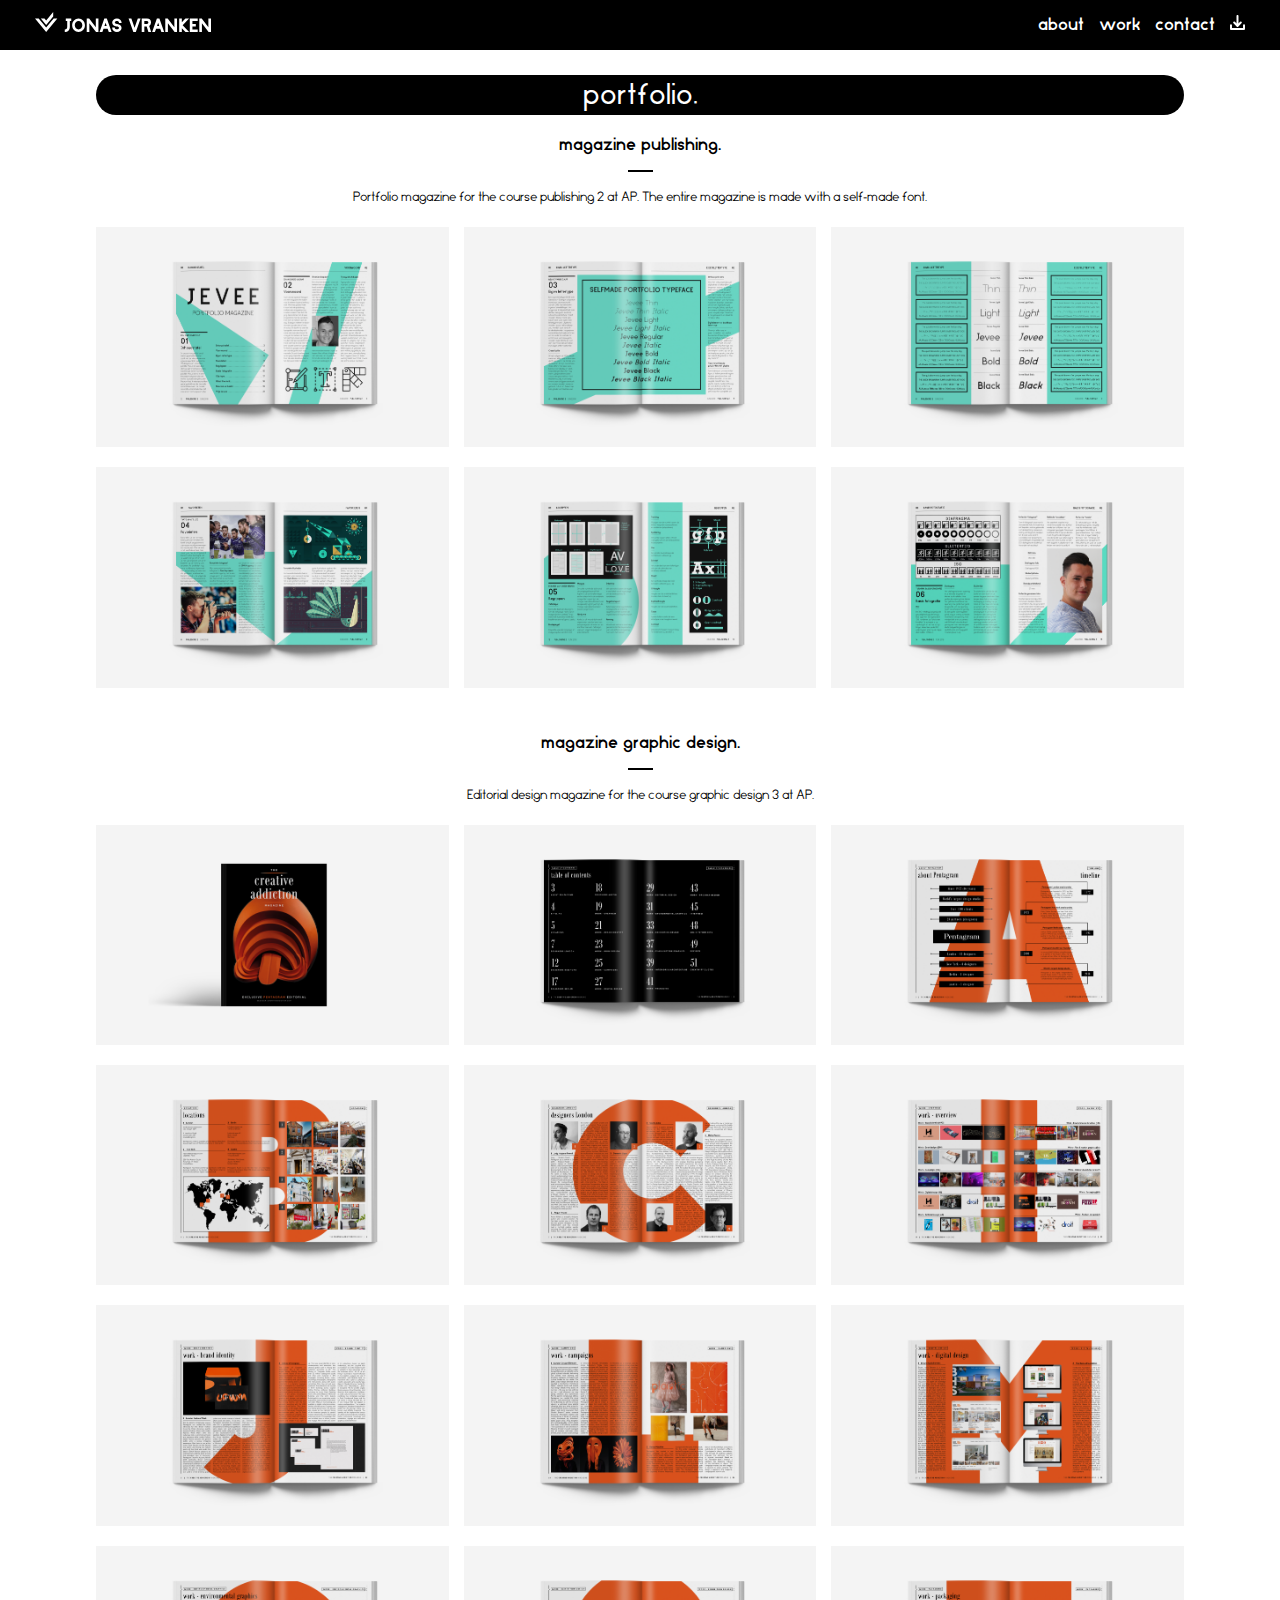
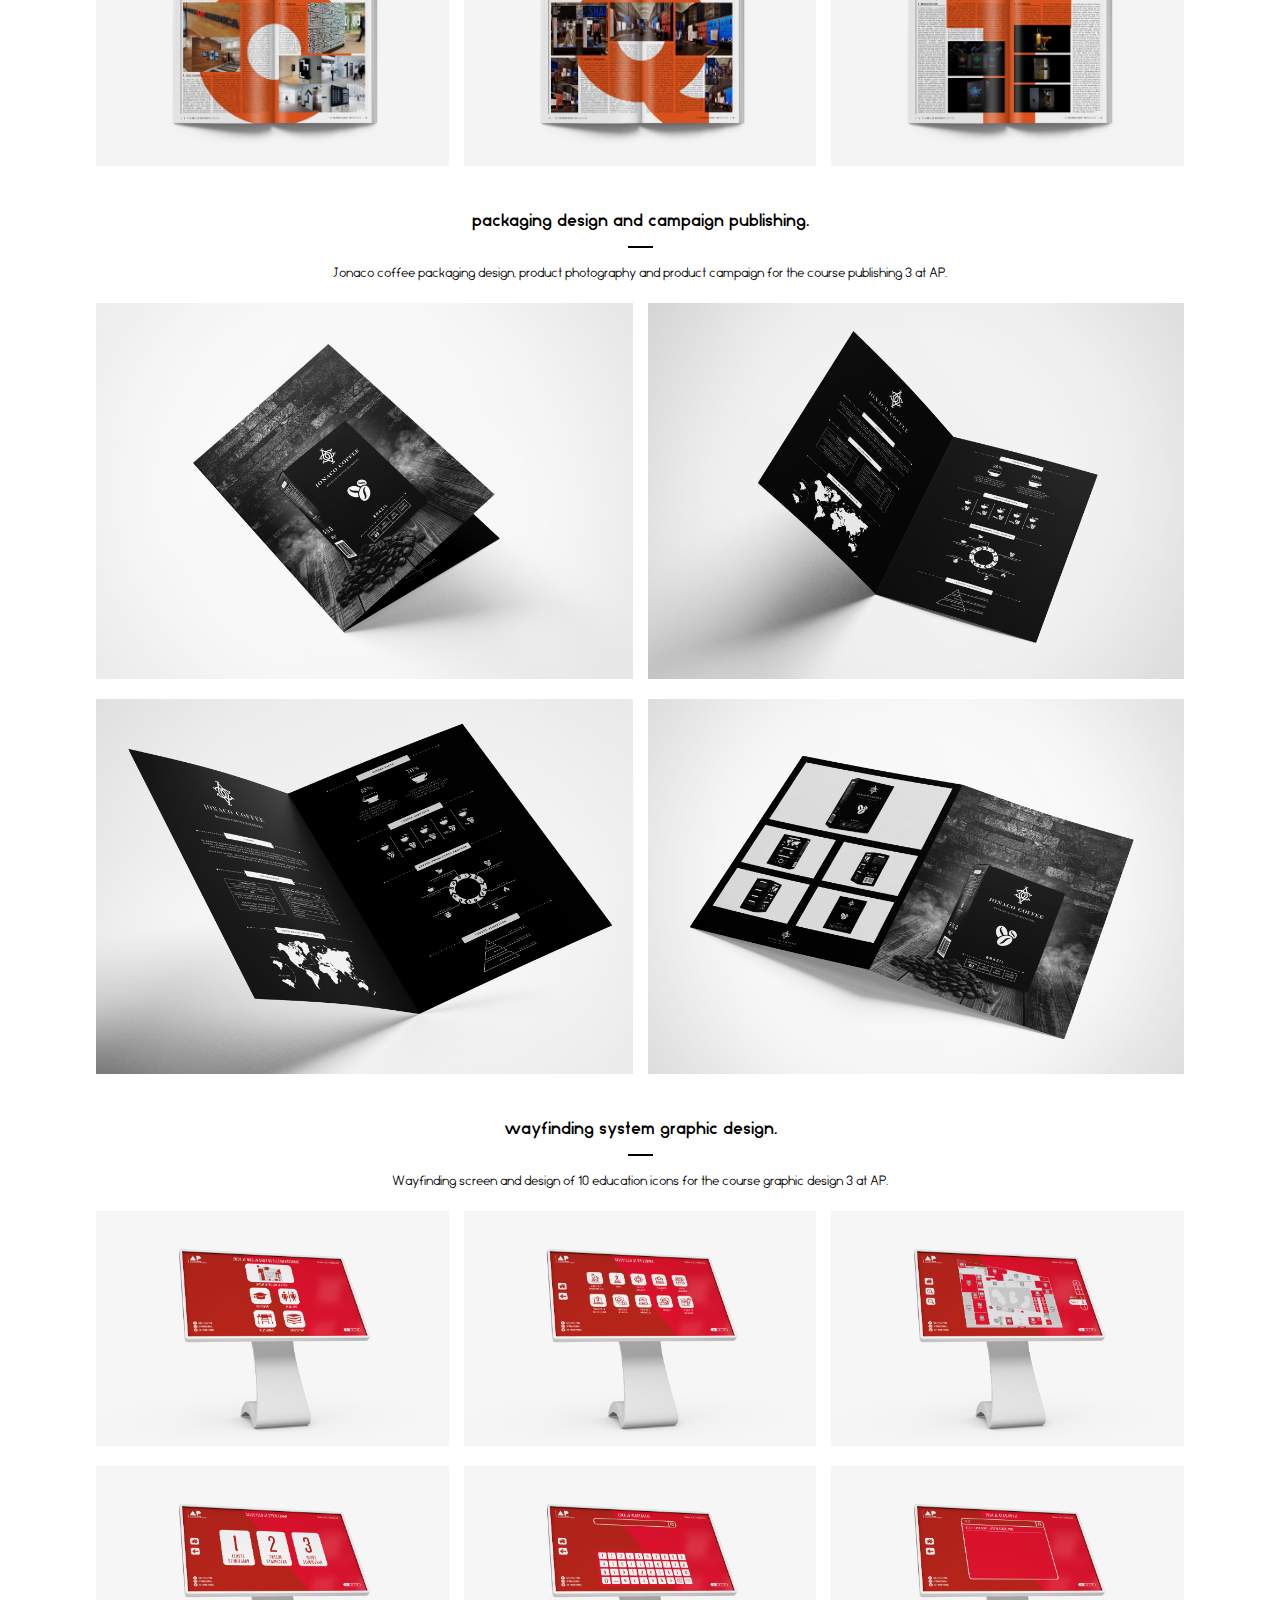
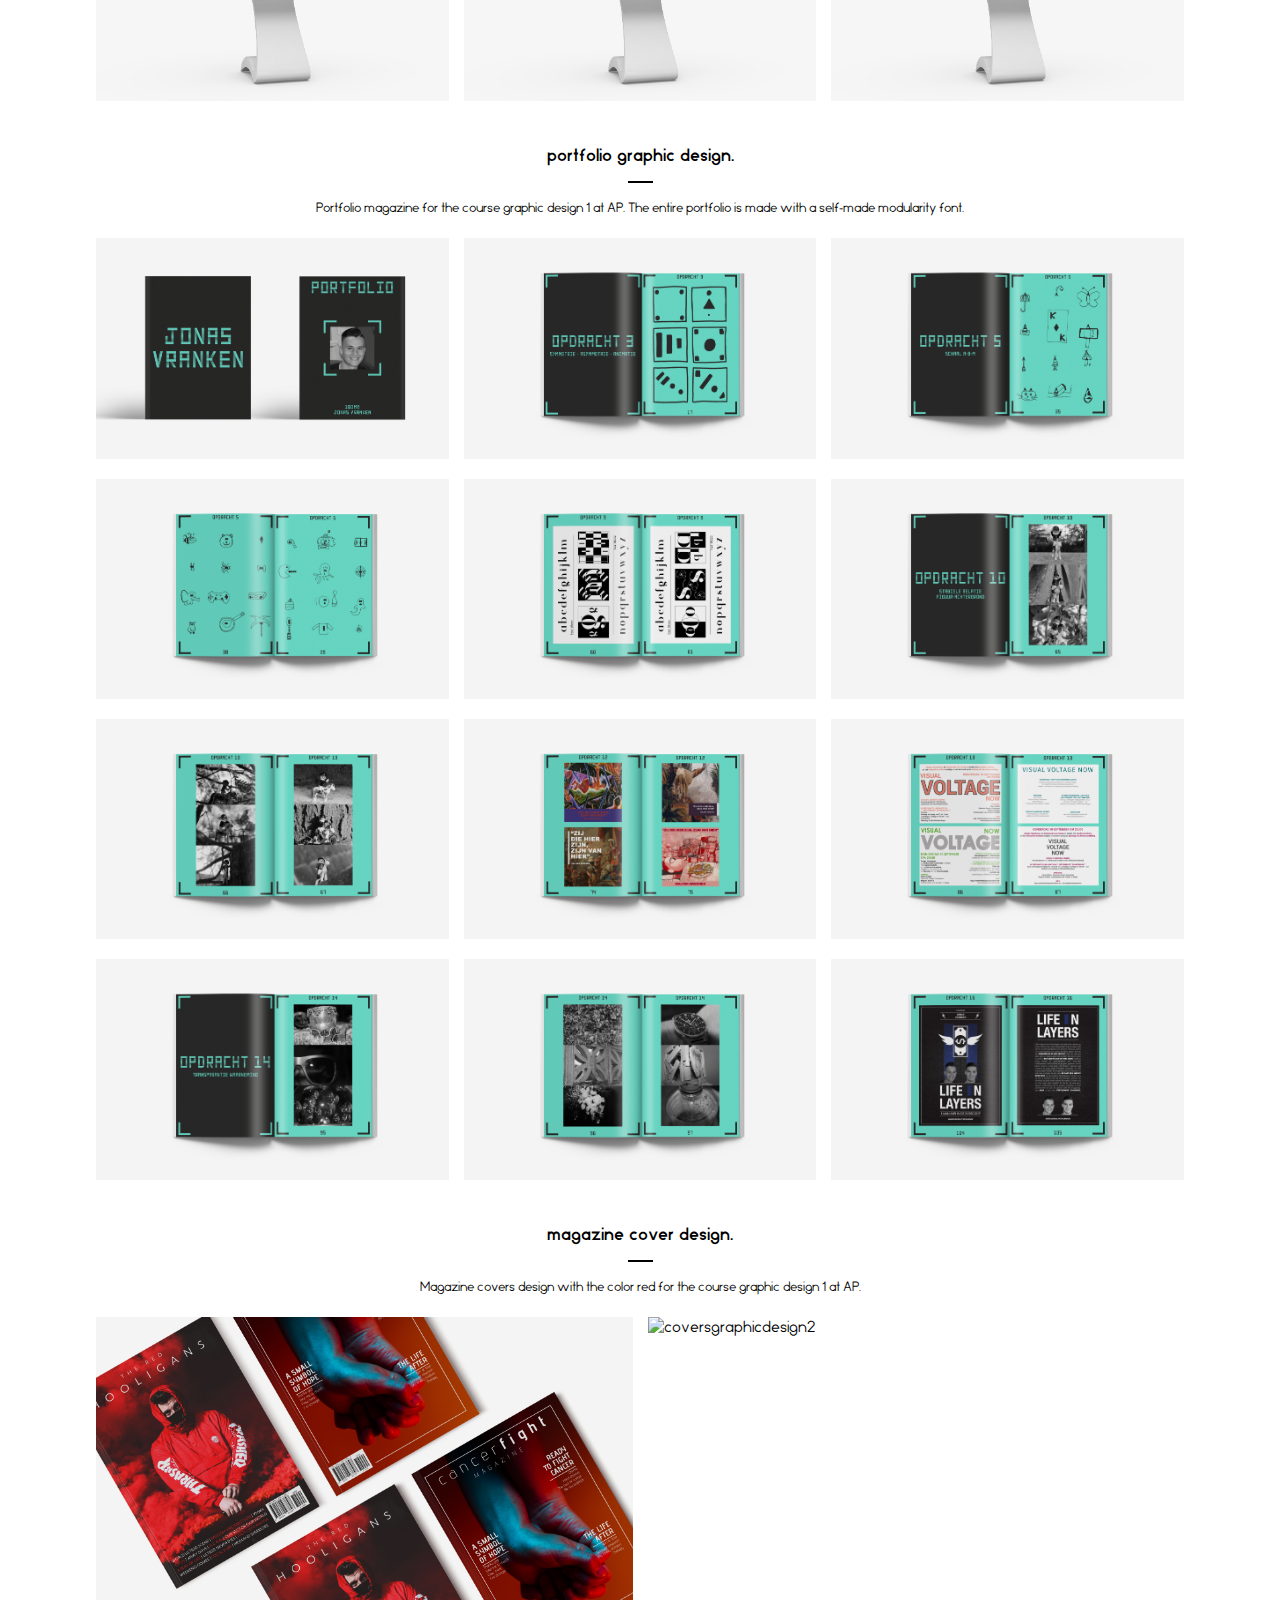
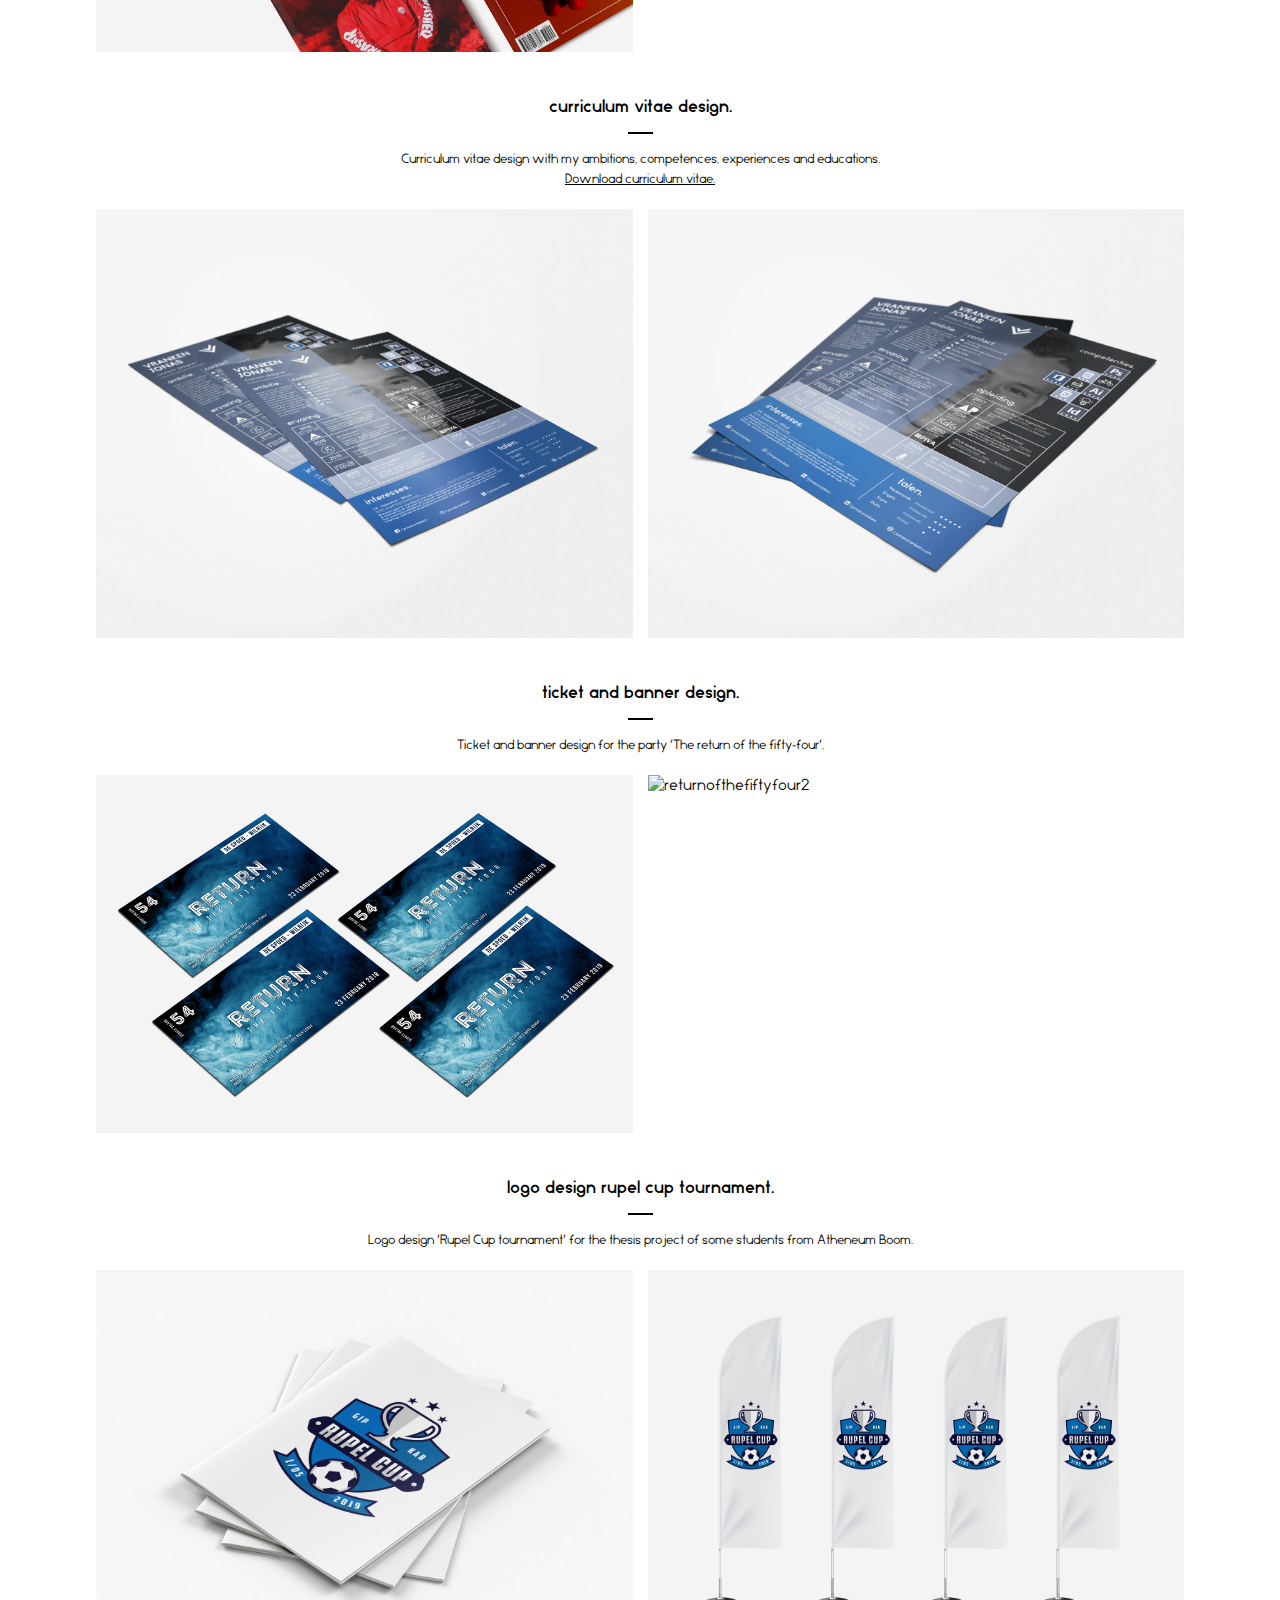
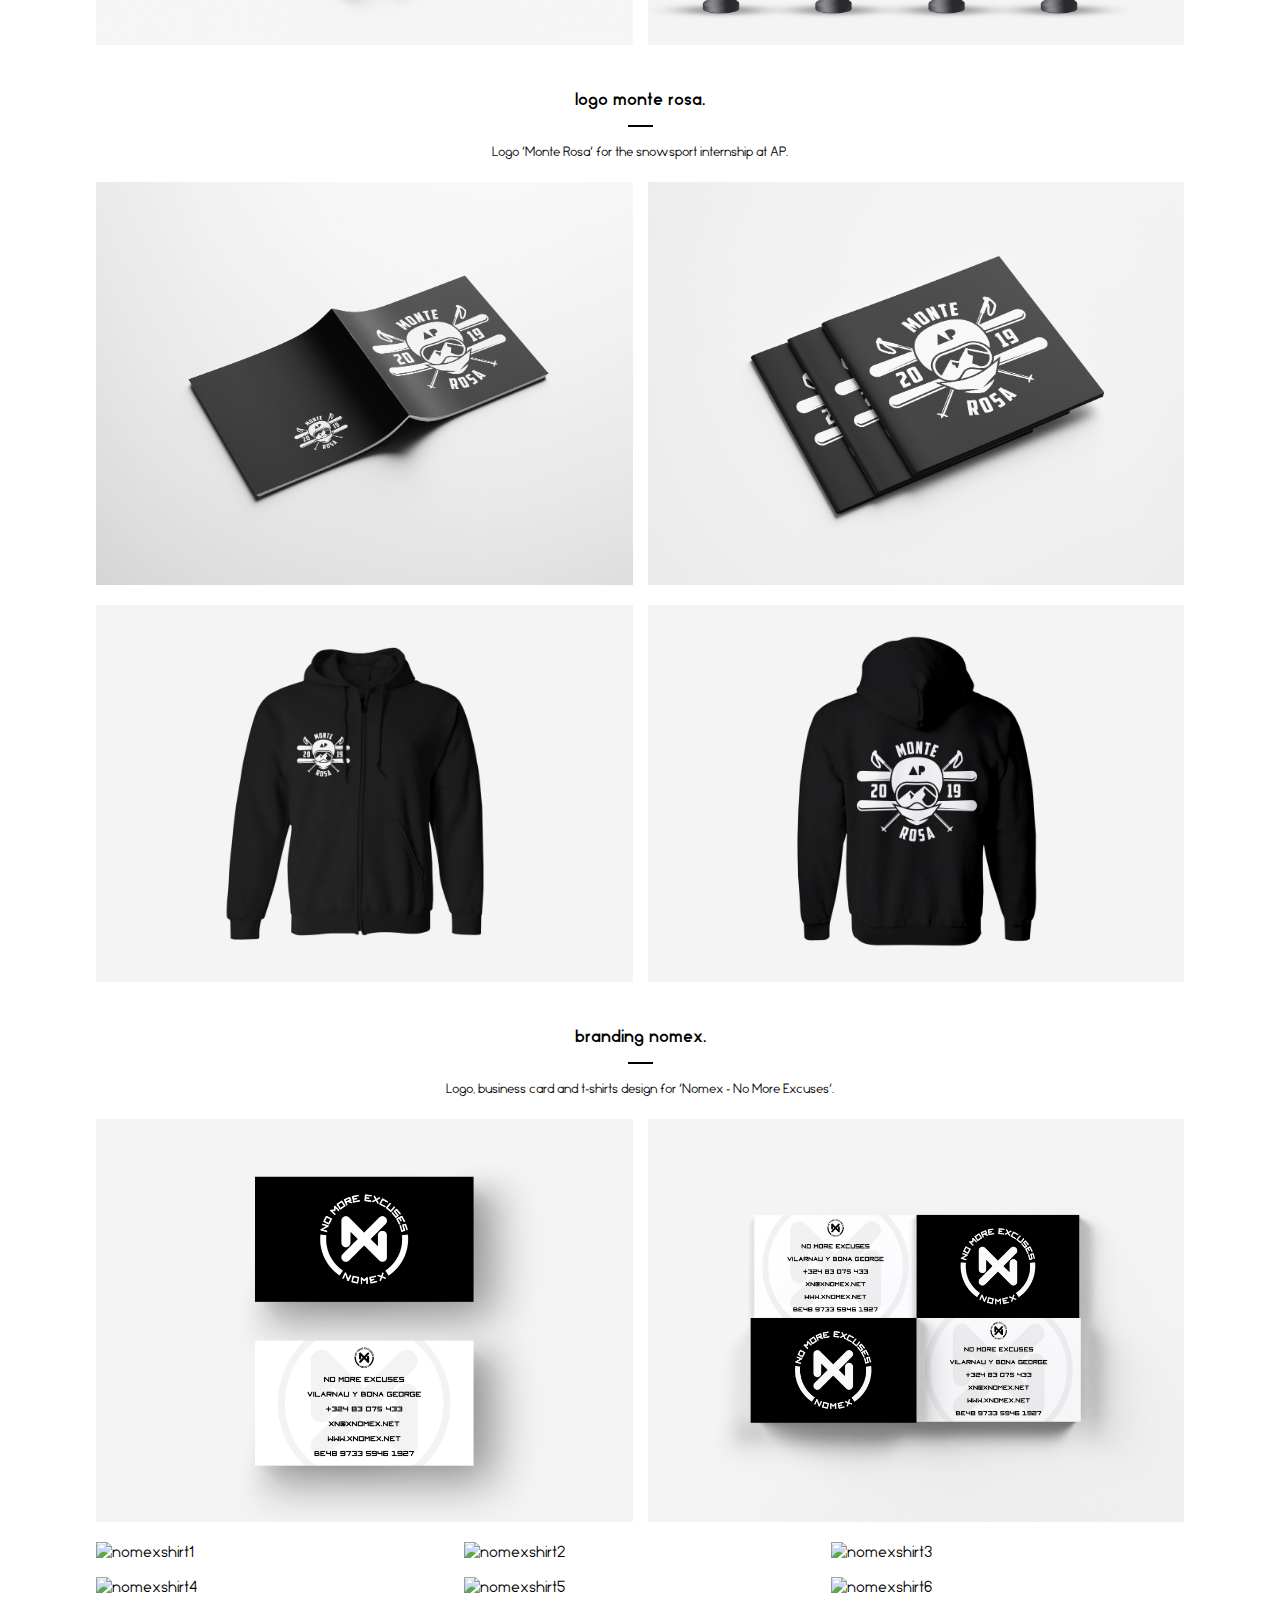
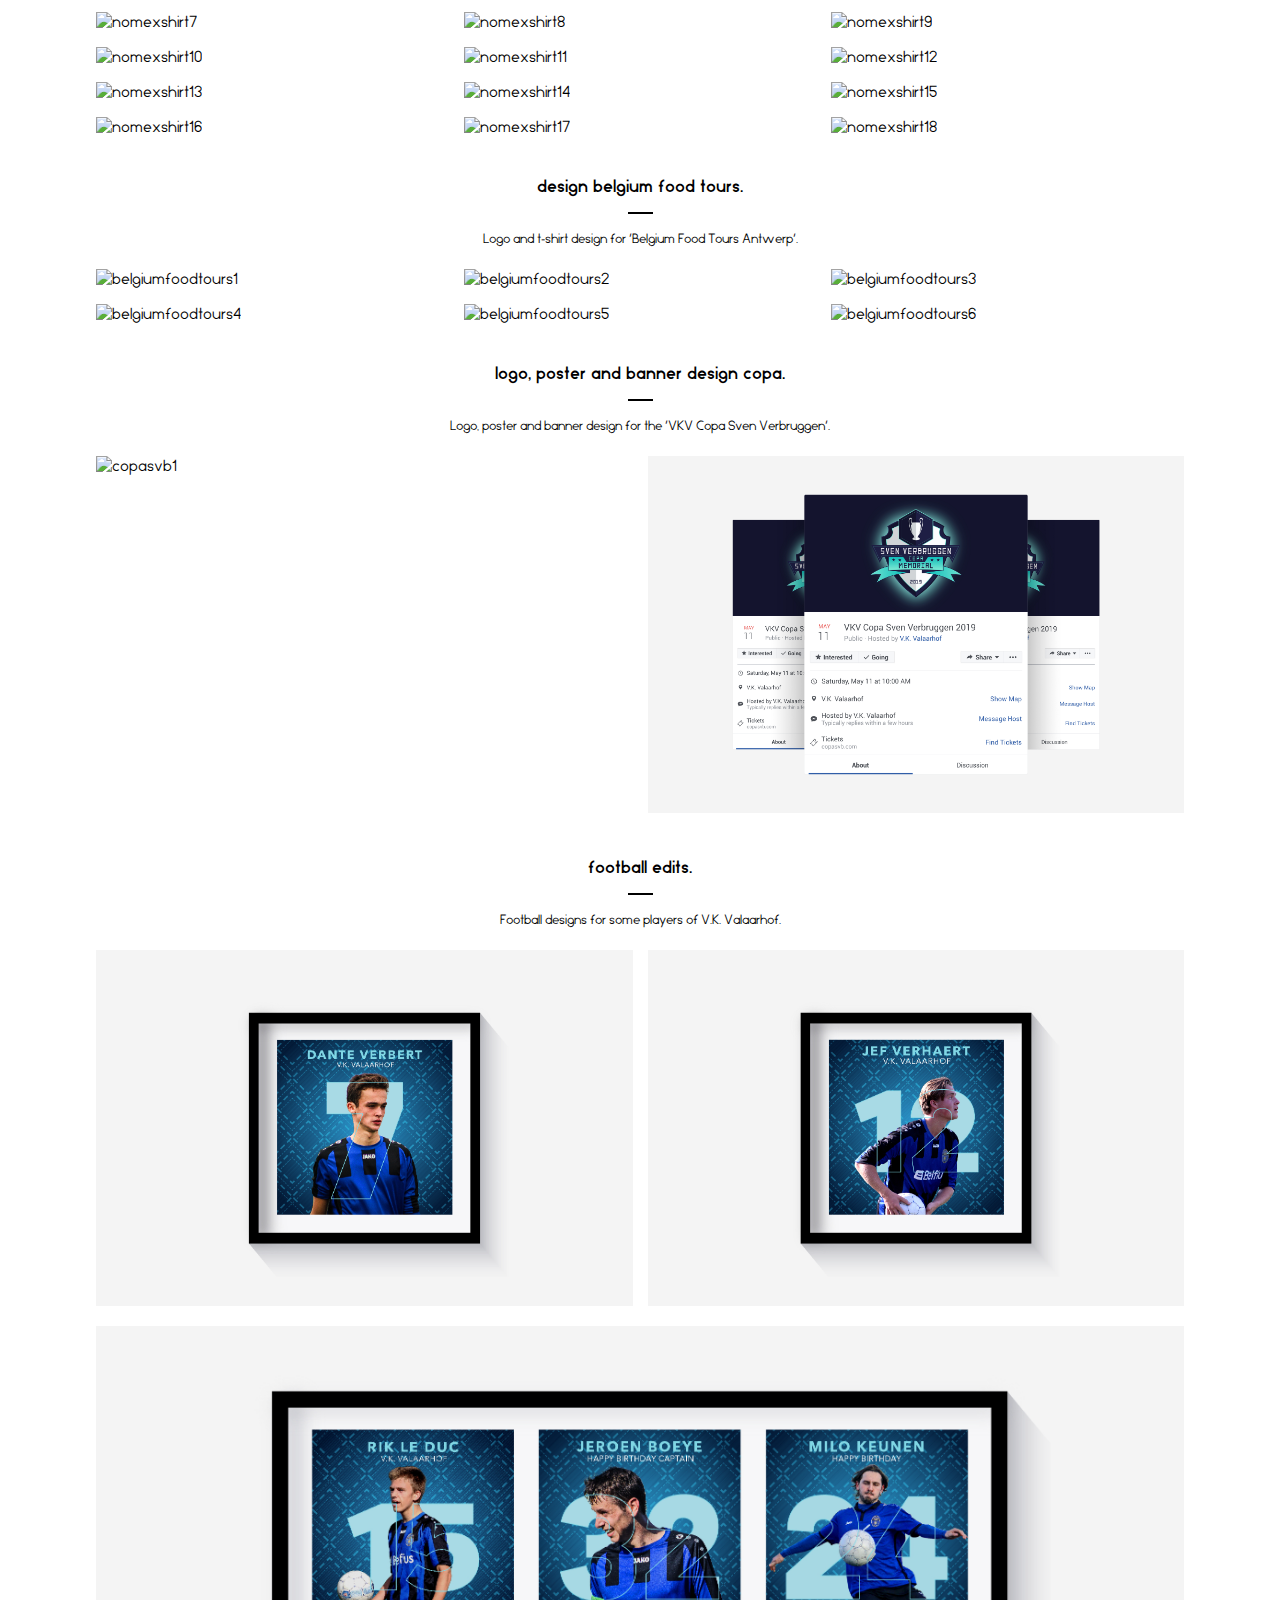
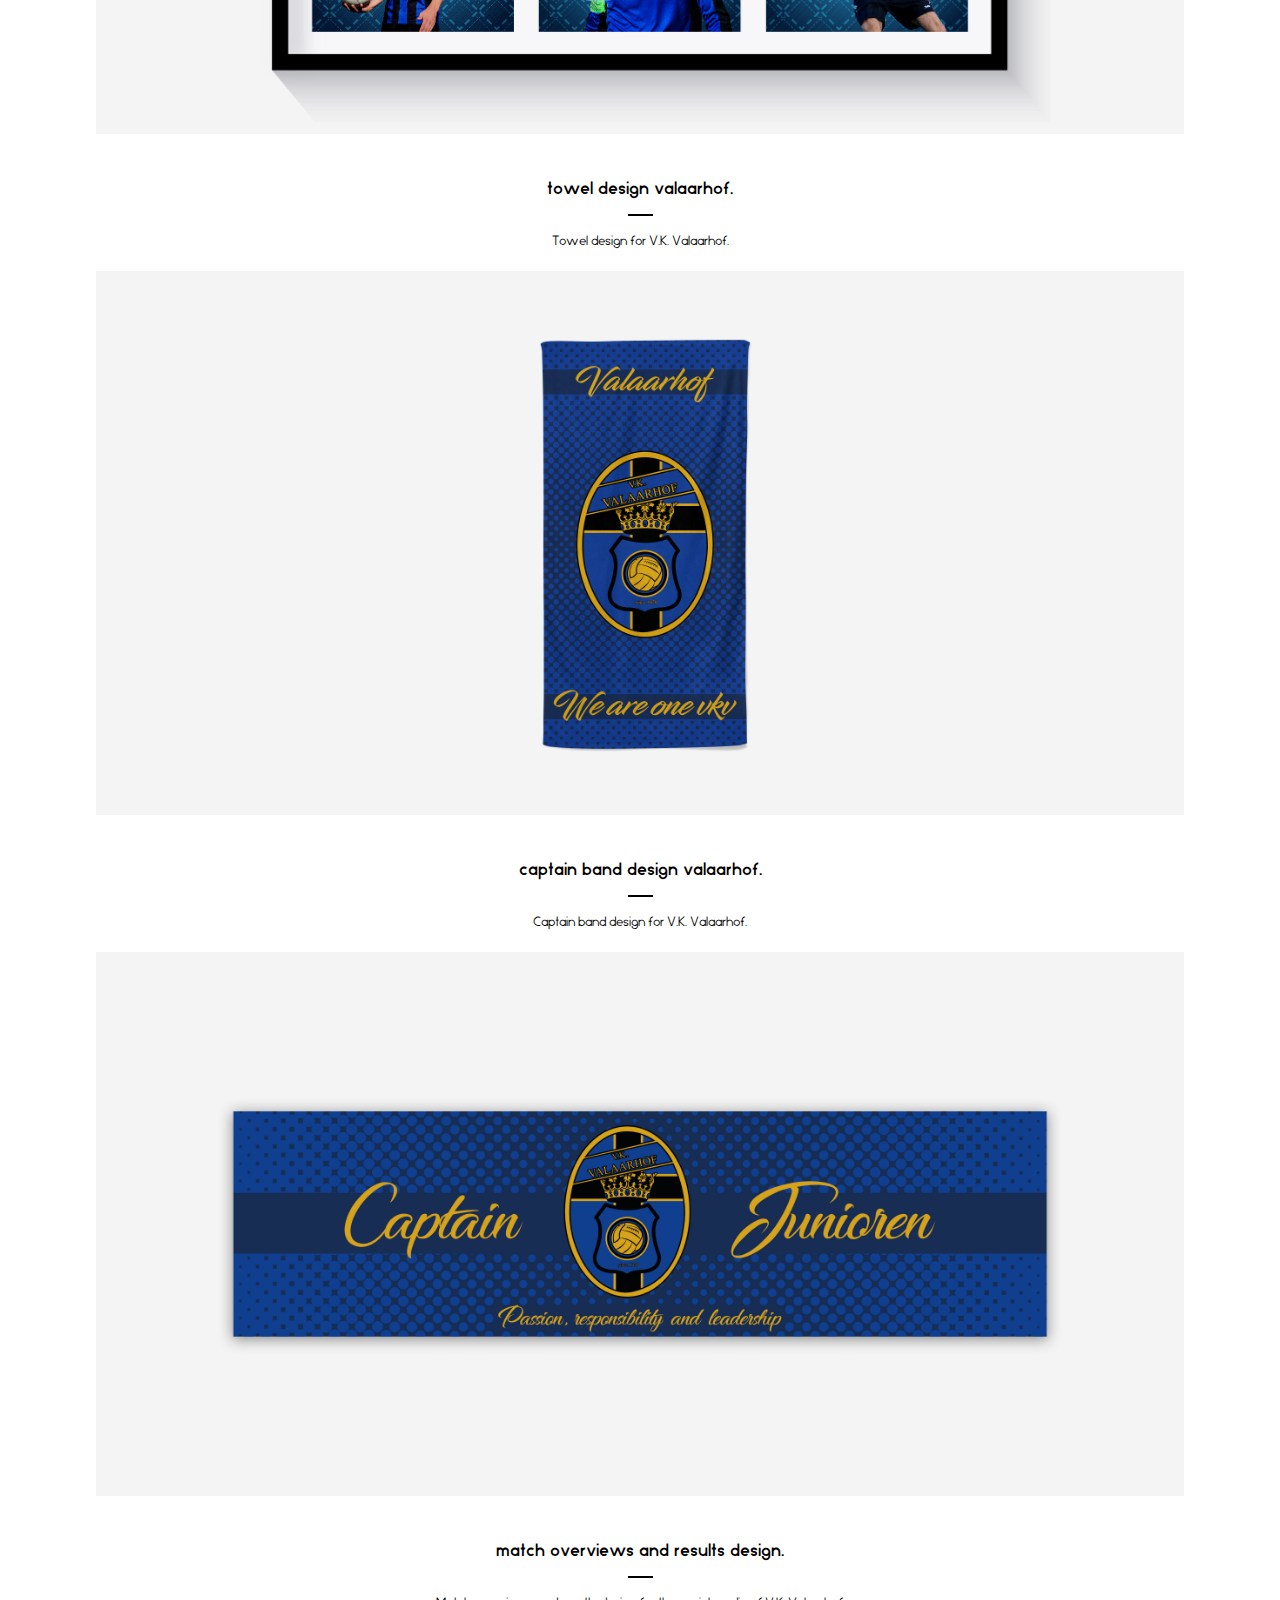
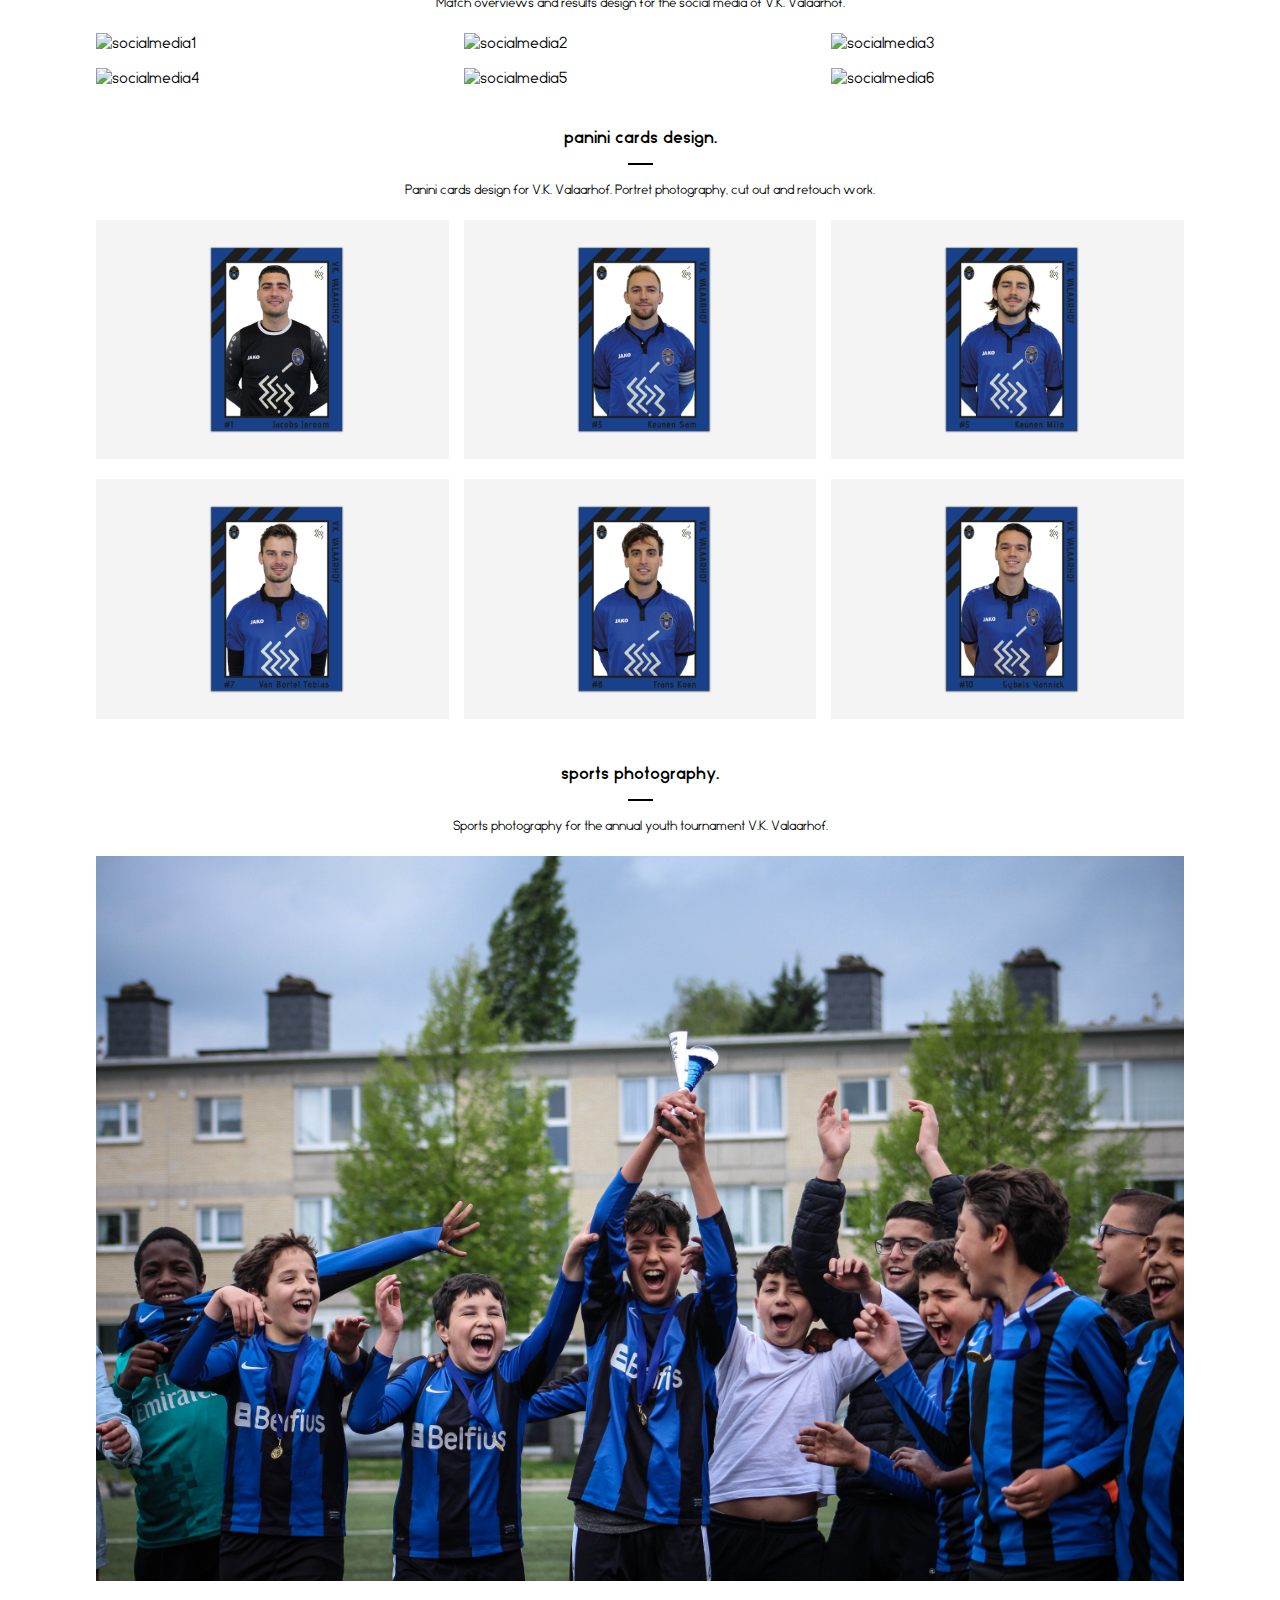
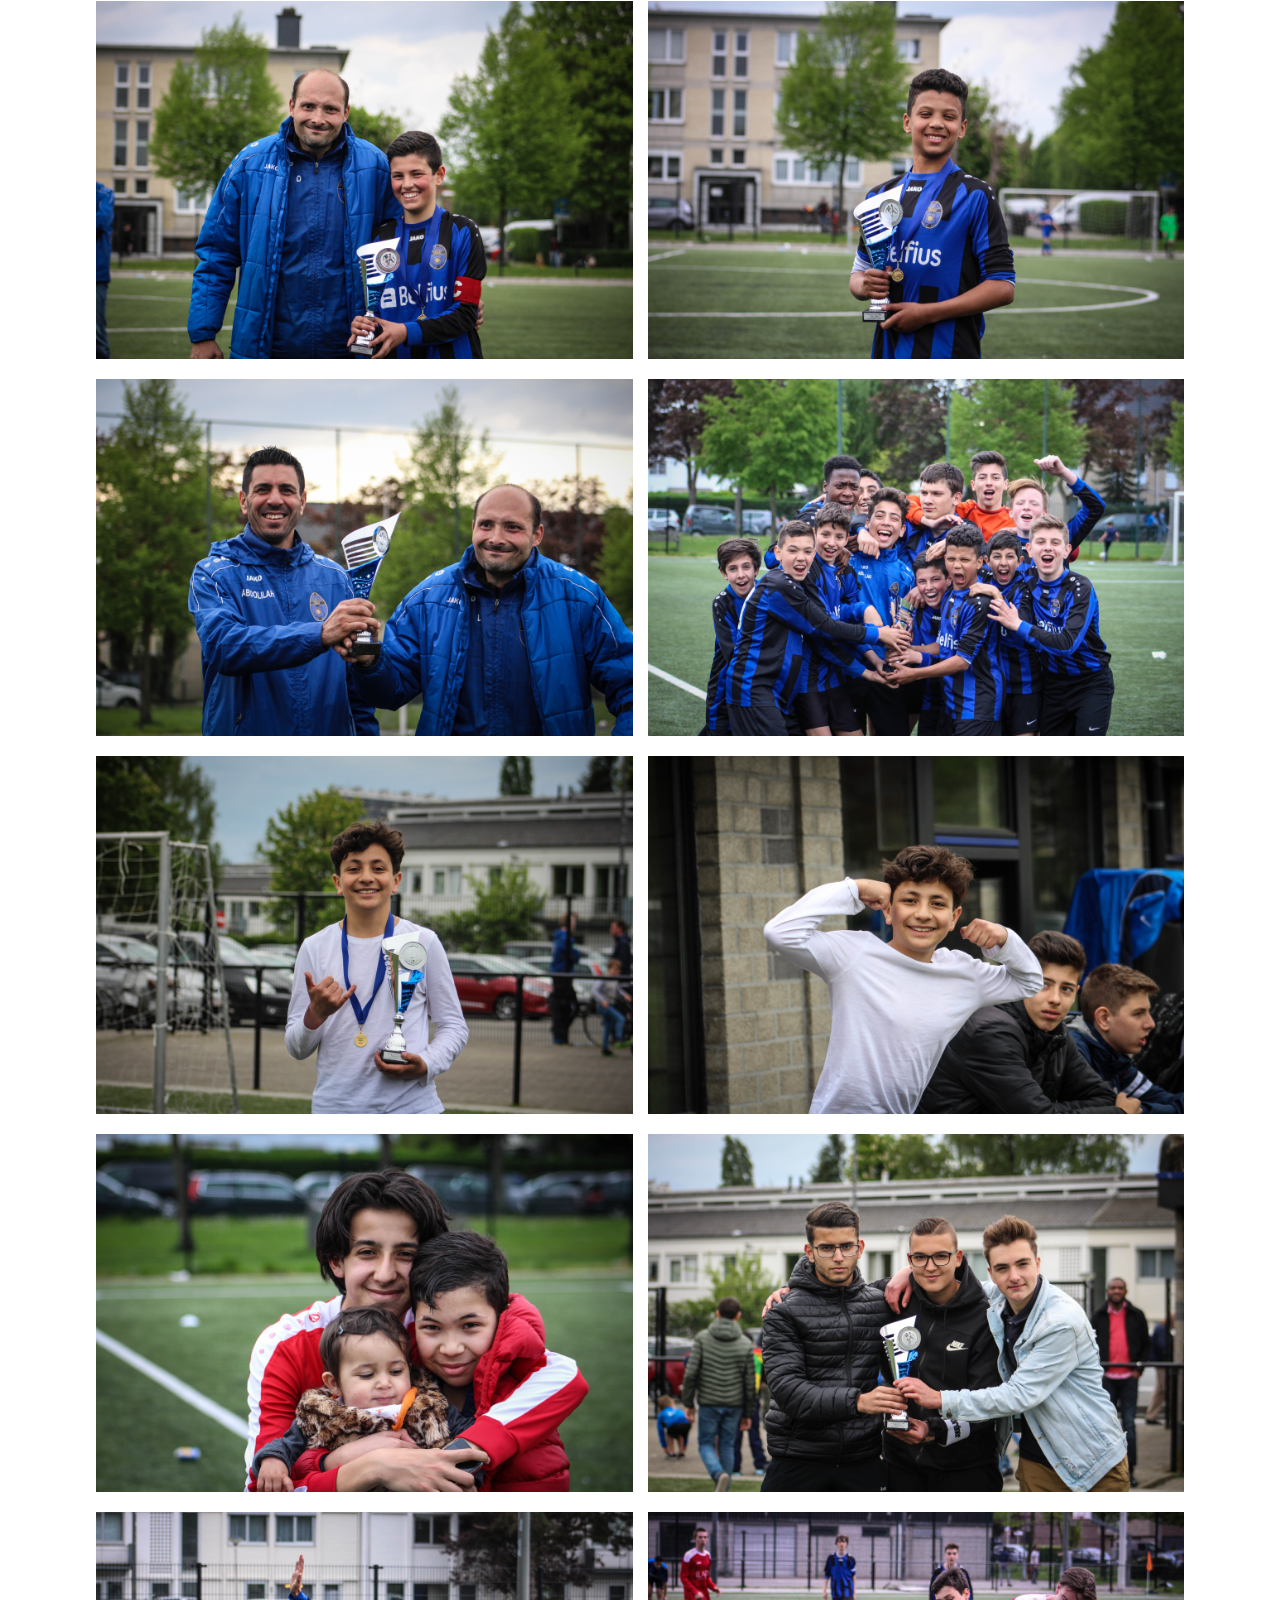
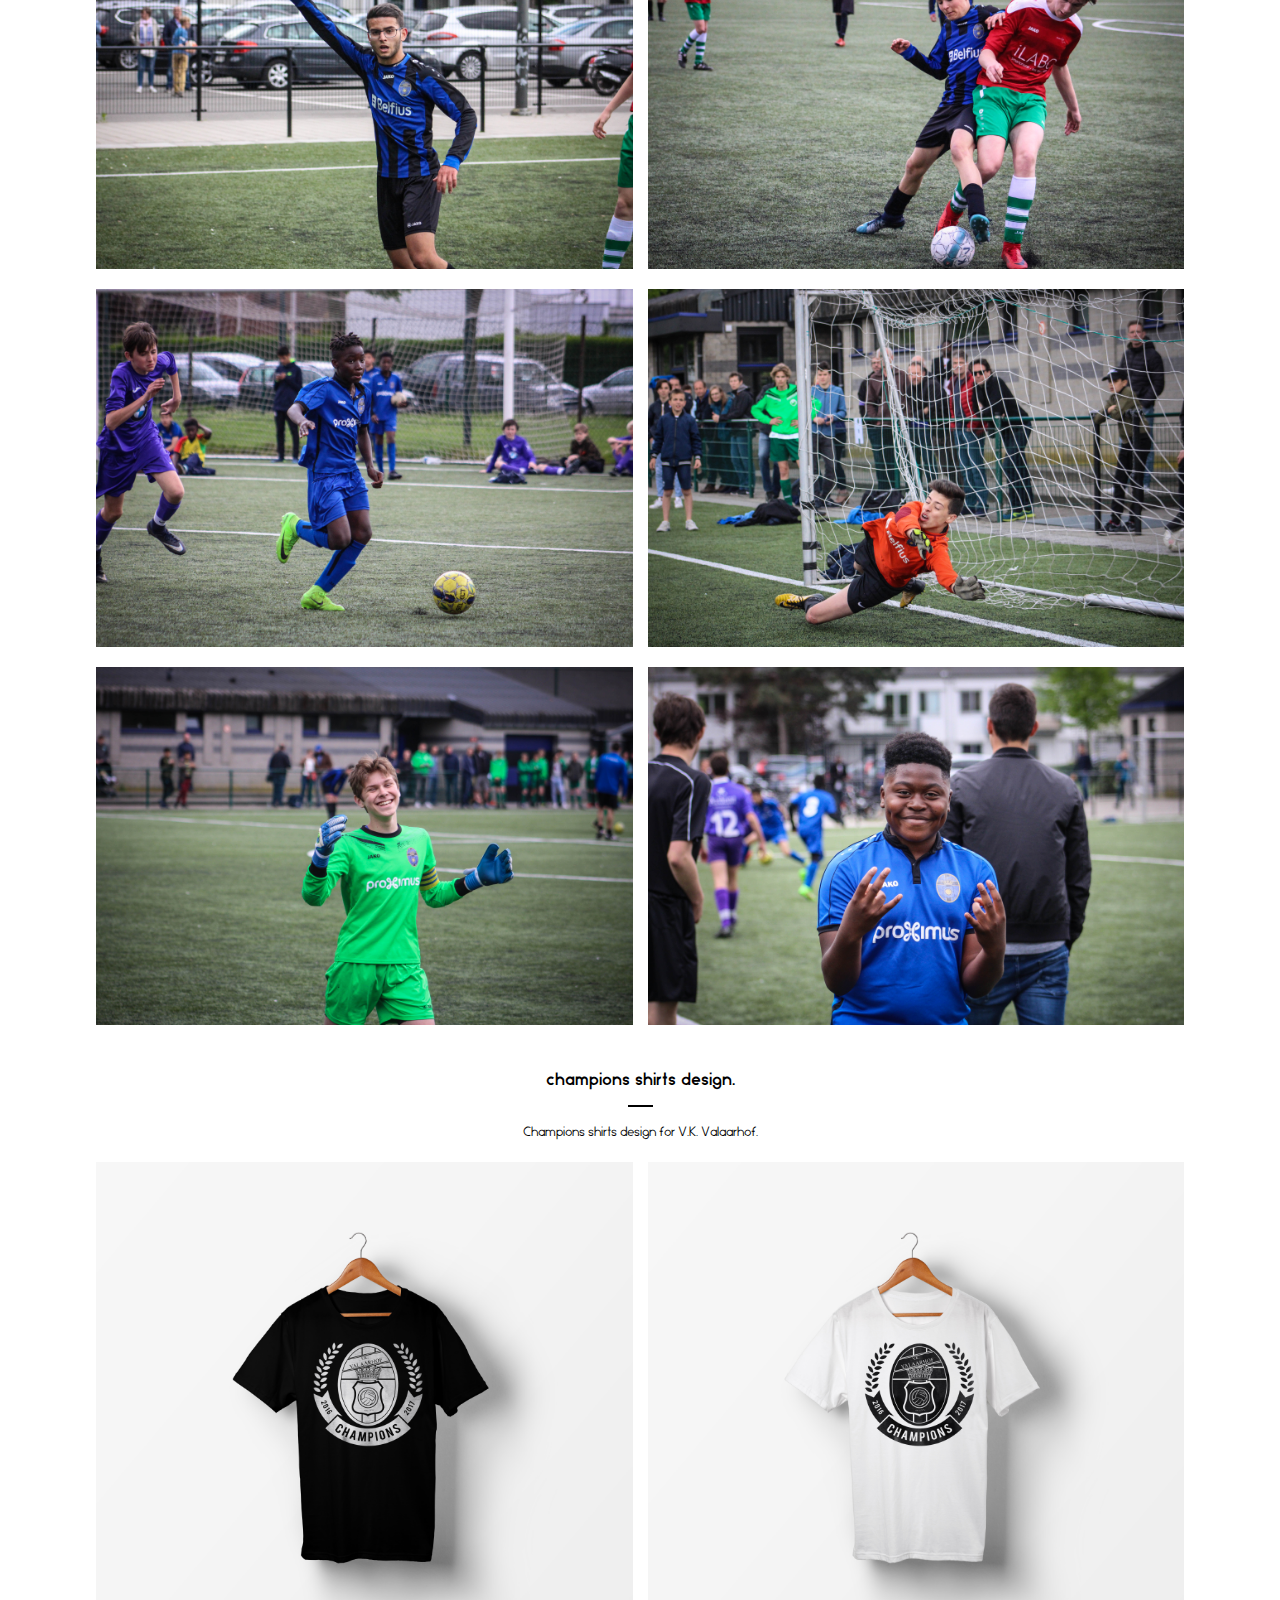
==== portfolio.html @ a748a7fc "First upload" ====
<!doctype html>
<html>
	<head>
		<title>Jonas Vranken | Portfolio</title>
		<link rel="icon" href="icon.ico" type="icon"/>
		<link rel="stylesheet" type="text/css" href="reset.css">
		<link rel="stylesheet" type="text/css" href="portfolio.css">
		<script src="jonasvranken.js" defer></script>
		<meta name="viewport" content="width=device-width, initial-scale=1">
		<meta charset="utf-8">
	</head>
	<body>
	    <header class="header">
					<div class="navigation">
							<a class="logosmall" href="index.html"><img class="grow" src="logosmall.svg" alt="logo" height="25px"></a>
							<a class="logo" href="index.html"><img class="grow2" src="logo.svg" alt="logo" height="20px"></a>
							<ul class="menu">
									<li><a class="underline" href="index.html#about">about</a></li>
									<li><a class="underline" href="index.html#work">work</a></li>
									<li><a class="underline" href="index.html#contact">contact</a></li>
									<li><a href="jonasvranken_curriculumvitae.pdf" download><img class="grow" src="download.svg" alt="download"></a></li>
							</ul>
					</div>
	    </header>
			<main>
					<div class="work">
							<h1>portfolio.</h1>
							<div class="description correction">
									<h2>magazine publishing.</h2>
									<hr>
									<p>Portfolio magazine for the course publishing 2 at AP. The entire magazine is made with a self-made font.</p>
							</div>
							<div class="allwork splitinthree">
									<div class="workelement"><img src="magazinepublishing1.jpg" alt="magazinepublishing1"></div>
									<div class="workelement"><img src="magazinepublishing2.jpg" alt="magazinepublishing2"></div>
									<div class="workelement"><img src="magazinepublishing3.jpg" alt="magazinepublishing3"></div>
									<div class="workelement"><img src="magazinepublishing4.jpg" alt="magazinepublishing4"></div>
									<div class="workelement"><img src="magazinepublishing5.jpg" alt="magazinepublishing5"></div>
									<div class="workelement"><img src="magazinepublishing6.jpg" alt="magazinepublishing6"></div>
							</div>
							<div class="description">
									<h2>magazine graphic design.</h2>
									<hr>
									<p>Editorial design magazine for the course graphic design 3 at AP.</p>
							</div>
							<div class="allwork splitinthree">
									<div class="workelement"><img src="magazinegraphicdesign1.jpg" alt="magazinegraphicdesign1"></div>
									<div class="workelement"><img src="magazinegraphicdesign2.jpg" alt="magazinegraphicdesign2"></div>
									<div class="workelement"><img src="magazinegraphicdesign3.jpg" alt="magazinegraphicdesign3"></div>
									<div class="workelement"><img src="magazinegraphicdesign4.jpg" alt="magazinegraphicdesign4"></div>
									<div class="workelement"><img src="magazinegraphicdesign5.jpg" alt="magazinegraphicdesign5"></div>
									<div class="workelement"><img src="magazinegraphicdesign6.jpg" alt="magazinegraphicdesign6"></div>
									<div class="workelement"><img src="magazinegraphicdesign7.jpg" alt="magazinegraphicdesign7"></div>
									<div class="workelement"><img src="magazinegraphicdesign8.jpg" alt="magazinegraphicdesign8"></div>
									<div class="workelement"><img src="magazinegraphicdesign9.jpg" alt="magazinegraphicdesign9"></div>
									<div class="workelement"><img src="magazinegraphicdesign10.jpg" alt="magazinegraphicdesign10"></div>
									<div class="workelement"><img src="magazinegraphicdesign11.jpg" alt="magazinegraphicdesign11"></div>
									<div class="workelement"><img src="magazinegraphicdesign12.jpg" alt="magazinegraphicdesign12"></div>
							</div>
							<div class="description">
									<h2>packaging design and campaign publishing.</h2>
									<hr>
									<p>Jonaco coffee packaging design, product photography and product campaign for the course publishing 3 at AP.</p>
							</div>
							<div class="allwork splitintwo">
									<div class="workelement"><img src="packagingpublishing1.jpg" alt="packagingpublishing1"></div>
									<div class="workelement"><img src="packagingpublishing2.jpg" alt="packagingpublishing2"></div>
									<div class="workelement"><img src="packagingpublishing3.jpg" alt="packagingpublishing3"></div>
									<div class="workelement"><img src="packagingpublishing4.jpg" alt="packagingpublishing4"></div>
							</div>
							<div class="description">
									<h2>wayfinding system graphic design.</h2>
									<hr>
									<p>Wayfinding screen and design of 10 education icons for the course graphic design 3 at AP.</p>
							</div>
							<div class="allwork splitinthree">
									<div class="workelement"><img src="wayfindingsystem1.jpg" alt="wayfindingsystem1"></div>
									<div class="workelement"><img src="wayfindingsystem2.jpg" alt="wayfindingsystem2"></div>
									<div class="workelement"><img src="wayfindingsystem3.jpg" alt="wayfindingsystem3"></div>
									<div class="workelement"><img src="wayfindingsystem4.jpg" alt="wayfindingsystem4"></div>
									<div class="workelement"><img src="wayfindingsystem5.jpg" alt="wayfindingsystem5"></div>
									<div class="workelement"><img src="wayfindingsystem6.jpg" alt="wayfindingsystem6"></div>
							</div>
							<div class="description">
									<h2>portfolio graphic design.</h2>
									<hr>
									<p>Portfolio magazine for the course graphic design 1 at AP. The entire portfolio is made with a self-made modularity font.</p>
							</div>
							<div class="allwork splitinthree">
									<div class="workelement"><img src="portfoliographicdesign1.jpg" alt="portfoliographicdesign1"></div>
									<div class="workelement"><img src="portfoliographicdesign2.jpg" alt="portfoliographicdesign2"></div>
									<div class="workelement"><img src="portfoliographicdesign3.jpg" alt="portfoliographicdesign3"></div>
									<div class="workelement"><img src="portfoliographicdesign4.jpg" alt="portfoliographicdesign4"></div>
									<div class="workelement"><img src="portfoliographicdesign5.jpg" alt="portfoliographicdesign5"></div>
									<div class="workelement"><img src="portfoliographicdesign6.jpg" alt="portfoliographicdesign6"></div>
									<div class="workelement"><img src="portfoliographicdesign7.jpg" alt="portfoliographicdesign7"></div>
									<div class="workelement"><img src="portfoliographicdesign8.jpg" alt="portfoliographicdesign8"></div>
									<div class="workelement"><img src="portfoliographicdesign9.jpg" alt="portfoliographicdesign9"></div>
									<div class="workelement"><img src="portfoliographicdesign10.jpg" alt="portfoliographicdesign10"></div>
									<div class="workelement"><img src="portfoliographicdesign11.jpg" alt="portfoliographicdesign11"></div>
									<div class="workelement"><img src="portfoliographicdesign12.jpg" alt="portfoliographicdesign12"></div>
							</div>
							<div class="description">
									<h2>magazine cover design.</h2>
									<hr>
									<p>Magazine covers design with the color red for the course graphic design 1 at AP.</p>
							</div>
							<div class="allwork splitintwo">
									<div class="workelement"><img src="coversgraphicdesign1.jpg" alt="coversgraphicdesign1"></div>
									<div class="workelement"><img src="coversgraphicdesign2.jpg" alt="coversgraphicdesign2"></div>
							</div>
							<div class="description">
									<h2>curriculum vitae design.</h2>
									<hr>
									<p>Curriculum vitae design with my ambitions, competences, experiences and educations.</p>
									<a class="sitelink" href="jonasvranken_curriculumvitae.pdf" download><p>Download curriculum vitae.</p></a>
							</div>
							<div class="allwork splitintwo">
									<div class="workelement"><img src="curriculumvitae1.jpg" alt="curriculumvitae1"></div>
									<div class="workelement"><img src="curriculumvitae2.jpg" alt="curriculumvitae2"></div>
							</div>
							<div class="description">
									<h2>ticket and banner design.</h2>
									<hr>
									<p>Ticket and banner design for the party 'The return of the fifty-four'.</p>
							</div>
							<div class="allwork splitintwo">
									<div class="workelement"><img src="returnofthefiftyfour1.jpg" alt="returnofthefiftyfour1"></div>
									<div class="workelement"><img src="returnofthefiftyfour2.jpg" alt="returnofthefiftyfour2"></div>
							</div>
							<div class="description">
									<h2>logo design rupel cup tournament.</h2>
									<hr>
									<p>Logo design 'Rupel Cup tournament' for the thesis project of some students from Atheneum Boom.</p>
							</div>
							<div class="allwork splitintwo">
									<div class="workelement"><img src="rupelcup1.jpg" alt="rupelcup1"></div>
									<div class="workelement"><img src="rupelcup2.jpg" alt="rupelcup2"></div>
							</div>
							<div class="description">
									<h2>logo monte rosa.</h2>
									<hr>
									<p>Logo 'Monte Rosa' for the snowsport internship at AP.</p>
							</div>
							<div class="allwork splitintwo">
									<div class="workelement"><img src="monterosa1.jpg" alt="monterosa1"></div>
									<div class="workelement"><img src="monterosa2.jpg" alt="monterosa2"></div>
									<div class="workelement"><img src="monterosa3.jpg" alt="monterosa3"></div>
									<div class="workelement"><img src="monterosa4.jpg" alt="monterosa4"></div>
							</div>
							<div class="description">
									<h2>branding nomex.</h2>
									<hr>
									<p>Logo, business card and t-shirts design for 'Nomex - No More Excuses'.</p>
							</div>
							<div class="allwork splitintwo nomex">
									<div class="workelement"><img src="nomexcards1.jpg" alt="nomexcards1"></div>
									<div class="workelement"><img src="nomexcards2.jpg" alt="nomexcards2"></div>
							</div>
							<div class="allwork splitinthree">
									<div class="workelement"><img src="nomexshirt1.jpg" alt="nomexshirt1"></div>
									<div class="workelement"><img src="nomexshirt2.jpg" alt="nomexshirt2"></div>
									<div class="workelement"><img src="nomexshirt3.jpg" alt="nomexshirt3"></div>
									<div class="workelement"><img src="nomexshirt4.jpg" alt="nomexshirt4"></div>
									<div class="workelement"><img src="nomexshirt5.jpg" alt="nomexshirt5"></div>
									<div class="workelement"><img src="nomexshirt6.jpg" alt="nomexshirt6"></div>
									<div class="workelement"><img src="nomexshirt7.jpg" alt="nomexshirt7"></div>
									<div class="workelement"><img src="nomexshirt8.jpg" alt="nomexshirt8"></div>
									<div class="workelement"><img src="nomexshirt9.jpg" alt="nomexshirt9"></div>
									<div class="workelement"><img src="nomexshirt10.jpg" alt="nomexshirt10"></div>
									<div class="workelement"><img src="nomexshirt11.jpg" alt="nomexshirt11"></div>
									<div class="workelement"><img src="nomexshirt12.jpg" alt="nomexshirt12"></div>
									<div class="workelement"><img src="nomexshirt13.jpg" alt="nomexshirt13"></div>
									<div class="workelement"><img src="nomexshirt14.jpg" alt="nomexshirt14"></div>
									<div class="workelement"><img src="nomexshirt15.jpg" alt="nomexshirt15"></div>
									<div class="workelement"><img src="nomexshirt16.jpg" alt="nomexshirt16"></div>
									<div class="workelement"><img src="nomexshirt17.jpg" alt="nomexshirt17"></div>
									<div class="workelement"><img src="nomexshirt18.jpg" alt="nomexshirt18"></div>
							</div>
							<div class="description">
									<h2>design belgium food tours.</h2>
									<hr>
									<p>Logo and t-shirt design for 'Belgium Food Tours Antwerp'.</p>
							</div>
							<div class="allwork splitinthree">
									<div class="workelement"><img src="belgiumfoodtours1.jpg" alt="belgiumfoodtours1"></div>
									<div class="workelement"><img src="belgiumfoodtours2.jpg" alt="belgiumfoodtours2"></div>
									<div class="workelement"><img src="belgiumfoodtours3.jpg" alt="belgiumfoodtours3"></div>
									<div class="workelement"><img src="belgiumfoodtours4.jpg" alt="belgiumfoodtours4"></div>
									<div class="workelement"><img src="belgiumfoodtours5.jpg" alt="belgiumfoodtours5"></div>
									<div class="workelement"><img src="belgiumfoodtours6.jpg" alt="belgiumfoodtours6"></div>
							</div>
							<div class="description">
									<h2>logo, poster and banner design copa.</h2>
									<hr>
									<p>Logo, poster and banner design for the 'VKV Copa Sven Verbruggen'.</p>
							</div>
							<div class="allwork splitintwo">
									<div class="workelement"><img src="copasvb1.jpg" alt="copasvb1"></div>
									<div class="workelement"><img src="copasvb2.jpg" alt="copasvb2"></div>
							</div>
							<div class="description">
									<h2>football edits.</h2>
									<hr>
									<p>Football designs for some players of V.K. Valaarhof.</p>
							</div>
							<div class="allwork splitintwo">
									<div class="workelement"><img src="footballedit1.jpg" alt="footballedit1"></div>
									<div class="workelement"><img src="footballedit2.jpg" alt="footballedit2"></div>
									<div class="workelement span"><img src="footballedit3.jpg" alt="footballedit3"></div>
							</div>
							<div class="description">
									<h2>towel design valaarhof.</h2>
									<hr>
									<p>Towel design for V.K. Valaarhof.</p>
							</div>
							<div class="allwork">
									<div class="workelement"><img src="handdoekvkv1.jpg" alt="handdoekvkv1"></div>
							</div>
							<div class="description">
									<h2>captain band design valaarhof.</h2>
									<hr>
									<p>Captain band design for V.K. Valaarhof.</p>
							</div>
							<div class="allwork">
									<div class="workelement"><img src="kapiteinsband1.jpg" alt="kapiteinsband1"></div>
							</div>
							<div class="description">
									<h2>match overviews and results design.</h2>
									<hr>
									<p>Match overviews and results design for the social media of V.K. Valaarhof.</p>
							</div>
							<div class="allwork splitinthree">
									<div class="workelement"><img src="socialmedia1.jpg" alt="socialmedia1"></div>
									<div class="workelement"><img src="socialmedia2.jpg" alt="socialmedia2"></div>
									<div class="workelement"><img src="socialmedia3.jpg" alt="socialmedia3"></div>
									<div class="workelement"><img src="socialmedia4.jpg" alt="socialmedia4"></div>
									<div class="workelement"><img src="socialmedia5.jpg" alt="socialmedia5"></div>
									<div class="workelement"><img src="socialmedia6.jpg" alt="socialmedia6"></div>
							</div>
							<div class="description">
									<h2>panini cards design.</h2>
									<hr>
									<p>Panini cards design for V.K. Valaarhof. Portret photography, cut out and retouch work.</p>
							</div>
							<div class="allwork splitinthree">
									<div class="workelement"><img src="paninicards1.jpg" alt="paninicards1"></div>
									<div class="workelement"><img src="paninicards2.jpg" alt="paninicards2"></div>
									<div class="workelement"><img src="paninicards3.jpg" alt="paninicards3"></div>
									<div class="workelement"><img src="paninicards4.jpg" alt="paninicards4"></div>
									<div class="workelement"><img src="paninicards5.jpg" alt="paninicards5"></div>
									<div class="workelement"><img src="paninicards6.jpg" alt="paninicards6"></div>
							</div>
							<div class="description">
									<h2>sports photography.</h2>
									<hr>
									<p>Sports photography for the annual youth tournament V.K. Valaarhof.</p>
							</div>
							<div class="allwork splitintwo">
									<div class="workelement span"><img src="photography1.jpg" alt="photography1"></div>
									<div class="workelement"><img src="photography2.jpg" alt="photography2"></div>
									<div class="workelement"><img src="photography3.jpg" alt="photography3"></div>
									<div class="workelement"><img src="photography4.jpg" alt="photography4"></div>
									<div class="workelement"><img src="photography5.jpg" alt="photography5"></div>
									<div class="workelement"><img src="photography6.jpg" alt="photography6"></div>
									<div class="workelement"><img src="photography7.jpg" alt="photography7"></div>
									<div class="workelement"><img src="photography8.jpg" alt="photography8"></div>
									<div class="workelement"><img src="photography9.jpg" alt="photography9"></div>
									<div class="workelement"><img src="photography10.jpg" alt="photography10"></div>
									<div class="workelement"><img src="photography11.jpg" alt="photography11"></div>
									<div class="workelement"><img src="photography12.jpg" alt="photography12"></div>
									<div class="workelement"><img src="photography13.jpg" alt="photography13"></div>
									<div class="workelement"><img src="photography14.jpg" alt="photography14"></div>
									<div class="workelement"><img src="photography15.jpg" alt="photography15"></div>
							</div>
							<div class="description">
									<h2>champions shirts design.</h2>
									<hr>
									<p>Champions shirts design for V.K. Valaarhof.</p>
							</div>
							<div class="allwork splitintwo">
									<div class="workelement"><img src="champions1.jpg" alt="champions1"></div>
									<div class="workelement"><img src="champions2.jpg" alt="champions2"></div>
							</div>
							<div class="description">
									<h2>vinyl covers and website oriënterend project.</h2>
									<hr>
									<p>Vinyl covers and website design of our own record label for the course oriënterend project 2 at AP.
									<a class="sitelink" href="https://jonasvranken.github.io/alphaglamrecords/home.html" target="blank"><p>View full website.</p></a>
							</div>
							<div class="allwork splitintwo">
									<div class="workelement"><img src="opcovers1.jpg" alt="opcovers1"></div>
									<div class="workelement"><img src="opcovers2.jpg" alt="opcovers2"></div>
									<div class="workelement"><img src="opcovers3.jpg" alt="opcovers3"></div>
									<div class="workelement"><img src="opcovers4.jpg" alt="opcovers4"></div>
									<div class="workelement"><img src="opsite1.jpg" alt="opsite1"></div>
									<div class="workelement"><img src="opsite2.jpg" alt="opsite2"></div>
									<div class="workelement span"><img src="opsite3.jpg" alt="opsite3"></div>
							</div>
							<div class="description">
									<h2>tattoo design.</h2>
									<hr>
									<p>Tattoo design for a libra.</p>
							</div>
							<div class="allwork">
									<div class="workelement"><img src="tattoo1.jpg" alt="tattoo1"></div>
							</div>
							<div class="description">
									<h2>logo design frikandellemans.</h2>
									<hr>
									<p>Logo design for 'Frikandellemans en vrienden'.</p>
							</div>
							<div class="allwork">
									<div class="workelement"><img src="frikandellemans1.jpg" alt="frikandellemans1"></div>
							</div>
							<div class="description">
									<h2>card design.</h2>
									<hr>
									<p>Lover and birthday card design.</p>
							</div>
							<div class="allwork splitintwo">
									<div class="workelement"><img src="carddesign1.jpg" alt="carddesign1"></div>
									<div class="workelement"><img src="carddesign2.jpg" alt="carddesign2"></div>
							</div>
							<div class="description">
									<h2>logo and giftcard design gellyns.</h2>
									<hr>
									<p>Logo and giftcard design for nails specialst 'Gellyns'.</p>
							</div>
							<div class="allwork splitintwo">
									<div class="workelement"><img src="gellyns1.jpg" alt="gellyns1"></div>
									<div class="workelement"><img src="gellyns2.jpg" alt="gellyns2"></div>
									<div class="workelement"><img src="gellyns3.jpg" alt="gellyns3"></div>
									<div class="workelement"><img src="gellyns4.jpg" alt="gellyns4"></div>
									<div class="workelement"><img src="gellyns5.jpg" alt="gellyns5"></div>
									<div class="workelement"><img src="gellyns6.jpg" alt="gellyns6"></div>
							</div>
							<div class="description">
									<h2>multiple page layout.</h2>
									<hr>
									<p>The five big truths of Lynsey Bytrap.</p>
							</div>
							<div class="allwork splitinthree">
									<div class="workelement"><img src="fivetruths1.jpg" alt="fivetruths1"></div>
									<div class="workelement"><img src="fivetruths2.jpg" alt="fivetruths2"></div>
									<div class="workelement"><img src="fivetruths3.jpg" alt="fivetruths3"></div>
									<div class="workelement"><img src="fivetruths4.jpg" alt="fivetruths4"></div>
									<div class="workelement"><img src="fivetruths5.jpg" alt="fivetruths5"></div>
									<div class="workelement"><img src="fivetruths6.jpg" alt="fivetruths6"></div>
							</div>
							<div class="description">
									<h2>poster and banner design aper'eau.</h2>
									<hr>
									<p>Poster and banner design for the third edition of 'VKV Aper'eau'.</p>
							</div>
							<div class="allwork splitintwo">
									<div class="workelement"><img src="apereau1.jpg" alt="apereau1"></div>
									<div class="workelement"><img src="apereau2.jpg" alt="apereau2"></div>
							</div>
							<div class="description">
									<h2>poster and banner design brunch.</h2>
									<hr>
									<p>Poster and banner design for the 'VKV Brunch'.</p>
							</div>
							<div class="allwork splitintwo">
									<div class="workelement"><img src="brunch1.jpg" alt="brunch1"></div>
									<div class="workelement"><img src="brunch2.jpg" alt="brunch2"></div>
							</div>
							<div class="description">
									<h2>moving card design.</h2>
									<hr>
									<p>Moving card design and photography for my grandparents.</p>
							</div>
							<div class="allwork splitintwo">
									<div class="workelement"><img src="eennieuwethuis1.jpg" alt="eennieuwethuis1"></div>
									<div class="workelement"><img src="eennieuwethuis2.jpg" alt="eennieuwethuis2"></div>
							</div>
							<div class="description">
									<h2>movie design.</h2>
									<hr>
									<p>Posters, blu-ray cover and popcorn box design for the course graphic design 2 at AP.</p>
							</div>
							<div class="allwork splitintwo">
									<div class="workelement"><img src="atruethrillerstory1.jpg" alt="atruethrillerstory1"></div>
									<div class="workelement"><img src="atruethrillerstory2.jpg" alt="atruethrillerstory2"></div>
									<div class="workelement"><img src="atruethrillerstory3.jpg" alt="atruethrillerstory3"></div>
									<div class="workelement"><img src="atruethrillerstory4.jpg" alt="atruethrillerstory4"></div>
							</div>
							<div class="description">
									<h2>poster company match.</h2>
									<hr>
									<p>A poster for a friend's school project for the course research skills at KdG - Human Resources.</p>
							</div>
							<div class="allwork">
									<div class="workelement"><img src="companymatchunique1.jpg" alt="companymatchunique1"></div>
							</div>
							<div class="description">
									<h2>folder solidariteit voor het gezin.</h2>
									<hr>
									<p>Tasks homecare folder proposal for 'Solidariteit voor het Gezin'.</p>
							</div>
							<div class="allwork splitintwo">
									<div class="workelement"><img src="solidariteit1.jpg" alt="solidariteit1"></div>
									<div class="workelement"><img src="solidariteit2.jpg" alt="solidariteit2"></div>
							</div>
							<div class="description">
									<h2>logo and banner design eprokings.</h2>
									<hr>
									<p>logo and banner design for online gaming platform 'Eprokings'.</p>
							</div>
							<div class="allwork">
									<div class="workelement"><img src="eprokings1.jpg" alt="eprokings1"></div>
							</div>
							<div class="description">
									<h2>poster and banner design closet sale.</h2>
									<hr>
									<p>Poster and banner design for the 'Closet Sale' in Wilrijk.</p>
							</div>
							<div class="allwork splitintwo">
									<div class="workelement"><img src="closetsale1.jpg" alt="closetsale1"></div>
									<div class="workelement"><img src="closetsale2.jpg" alt="closetsale2"></div>
									<div class="workelement"><img src="closetsale3.jpg" alt="closetsale3"></div>
									<div class="workelement"><img src="closetsale4.jpg" alt="closetsale4"></div>
							</div>
							<div class="description">
									<h2>quiz cards design.</h2>
									<hr>
									<p>Quiz cards design 'de slimste sneeuwsporter in Monte Rosa' for the snowsport internship at AP.</p>
							</div>
							<div class="allwork splitintwo">
									<div class="workelement"><img src="slimstesneeuwsporter1.jpg" alt="slimstesneeuwsporter1"></div>
									<div class="workelement"><img src="slimstesneeuwsporter2.jpg" alt="slimstesneeuwsporter2"></div>
							</div>
							<div class="description">
									<h2>photoshop morphing technique.</h2>
									<hr>
									<p>Photoshop morphing technique for the course software 1 at AP.</p>
							</div>
							<div class="allwork splitintwo">
									<div class="workelement"><img src="photoshop1.jpg" alt="photoshop1"></div>
									<div class="workelement"><img src="photoshop2.jpg" alt="photoshop2"></div>
							</div>
							<div class="description">
									<h2>logo design abba queens.</h2>
									<hr>
									<p>Logo design for the coverband 'Abba Queens'.</p>
							</div>
							<div class="allwork">
									<div class="workelement"><img src="abbaqueens1.jpg" alt="abbaqueens1"></div>
							</div>
							<div class="description">
									<h2>money wallpaper design.</h2>
									<hr>
									<p>The 'if i was rich man' money wallpaper design.</p>
							</div>
							<div class="allwork splitintwo">
									<div class="workelement"><img src="wallpaper1.jpg" alt="wallpaper1"></div>
									<div class="workelement"><img src="wallpaper2.jpg" alt="wallpaper2"></div>
							</div>
							<div class="description">
									<h2>poster tussen nu en morgen.</h2>
									<hr>
									<p>Poster proposal for the short film 'Tussen nu en morgen'.</p>
							</div>
							<div class="allwork">
									<div class="workelement"><img src="tussennuenmorgen1.jpg" alt="tussennuenmorgen1"></div>
							</div>
							<div class="description">
									<h2>poster design degrees of comparison.</h2>
									<hr>
									<p>Poster design 'degrees of comparison' positive, comparative and superlative.</p>
							</div>
							<div class="allwork">
									<div class="workelement"><img src="trappenvanvergelijking1.jpg" alt="trappenvanvergelijking1"></div>
							</div>
							<div class="description">
									<h2>scientific poster design.</h2>
									<hr>
									<p>Scientific poster design about curiosity research.</p>
							</div>
							<div class="allwork">
									<div class="workelement"><img src="wetenschappelijkeposter1.jpg" alt="wetenschappelijkeposter1"></div>
							</div>
							<div class="description">
									<h2>workflow poster design.</h2>
									<hr>
									<p>Workflow poster design for the course workflow 3 at AP.</p>
							</div>
							<div class="allwork">
									<div class="workelement"><img src="workflowposter1.jpg" alt="workflowposter1"></div>
							</div>
							<div class="description">
									<h2>workflow schedule design.</h2>
									<hr>
									<p>Workflow schedule design for the course workflow 2 at AP.</p>
							</div>
							<div class="allwork">
									<div class="workelement"><img src="workflowschema1.jpg" alt="workflowschema1"></div>
							</div>
							<div class="description">
									<h2>poster design raven.</h2>
									<hr>
									<p>Poster design illustration of 'Raven' from Teen Titans Go .</p>
							</div>
							<div class="allwork">
									<div class="workelement"><img src="posterraven1.jpg" alt="posterraven1"></div>
							</div>
					</div>
			</main>
			<footer class="footer">
					<h2>jonasvranken.</h2>
					<hr>
					<p>&copy; Copyright 2019 - All rights reserved</p>
					<div class="footericons">
										<div class="footericonssocial">
										<a href="https://www.facebook.com/jonasvranken"><img class="grow" src="facebookwhite.svg" alt="facebookwhite"></a>
										<a href="https://www.instagram.com/jonasvranken"><img class="grow" src="instagramwhite.svg" alt="instagramwhite"></a>
										<a href="https://www.linkedin.com/in/jonasvranken"><img class="grow" src="linkedinwhite.svg" alt="linkedinwhite"></a>
										<a href="https://www.behance.net/jonasvranken"><img class="behance grow" src="behancewhite.svg" alt="behancewhite"></a>
							</div>
					</div>
			</footer>
	</body>
</html>
---- portfolio.css ----
/* ALGEMENE STYLING*/
/* ALGEMENE STYLING*/
/* ALGEMENE STYLING*/
          @font-face {
                font-family: Jevee-Black;
                src: url('Jevee-Black.otf');
          }

          @font-face {
                font-family: Jevee-Regular;
                src: url('Jevee.otf');
          }

          @font-face {
                font-family: Jevee-Bold;
                src: url('Jevee-Bold.otf');
          }

          * {
                box-sizing: border-box;
                font-family: 'Jevee-Regular', sans-serif;
                line-height: 125%;
          }

          a {
                text-decoration: none;
                color: white;
          }

          p {
                text-align: center;
                font-size: 13.5px;
                font-family: 'Jevee-Regular', sans-serif;
          }

          h1 {
                text-align: center;
                font-family: 'Jevee-Bold', sans-serif;
                font-size: 30px;
                display: block;
                background-color: black;
                color: white;
                padding: 10px;
                border-radius: 100px;
          }

          h2 {
                text-align: center;
                font-family: 'Jevee-Black', sans-serif;
                font-size: 18px;
          }

          hr {
                width: 25px;
                color: black;
                background-color: black;
                border: 0;
                border-top: 2px solid black;
                margin: 15px auto;
          }

/* HEADER STYLING*/
/* HEADER STYLING*/
/* HEADER STYLING*/
          header {
                width: 100%;
                background-color: black;
                font-family: 'Jevee-Black', sans-serif;
                font-size: 18px;
          }

          .navigation {
                display: block;
                margin: 0 auto;
                height: 100%;
          }

          .logo {
                display: none;
          }

          .logosmall {
                display: block;
                padding: 15px 25px;
                margin: 0 auto;
          }

          .logo img, .logosmall img {
                display: block;
                margin: 0 auto;
          }

          header ul {
                display: none;
          }

          .banner {
                height: 250px;
                background-image: url(banner.jpg);
                background-size: 450px;
                background-position: bottom center;
                background-repeat: no-repeat;
          }

          .navigation {
                top: 0;
                width: 100%;
                position: fixed;
                z-index: 1;
                background-color: black;
                height: 50px;
          }


/* MAIN STYLING*/
/* MAIN STYLING*/
/* MAIN STYLING*/
          main {
                width: 85%;
                margin: 0 auto;
          }

          .about, .work, .contact {
                padding-top: 75px;
          }

          .ambition, .personality, .competences, .contactkeys, .workall, .description {
                padding: 40px 0 20px;
          }

          .about img {
                display: block;
                margin: 10px auto 25px auto;
                height: 75px;
          }

          .illustrator img, .photoshop img, .indesign img, .lightroom img {
                height: 65px;
          }

          .buttonlink {
                display: block;
                margin: 20px auto 40px;
                text-align: center;
          }

          .button {
                font-family: 'Jevee-Black', sans-serif;
                line-height: 100%;
                font-size: 18px;
                background-color: black;
                color: white;
                border: 3px solid black;
                padding: 5px 30px;
                display: inline;
                text-align: center;
                border-radius: 100px;
          }

          .button:hover {
                background-color: white;
                color: black;
                cursor: pointer;
          }

          .button {
                transform: perspective(1px) translateZ(0);
                overflow: hidden;
                transition-duration: 0.4s;
                transition-property: color, background-color;
          }

          .workall {
                width: 100%;
                margin: 0 auto;
                display: grid;
                grid-template-columns: 1fr;
                grid-gap: 15px;
          }

          .workelement {
                width: 100%;
          }

          .workelement img {
                width: 100%;
          }

          .work {
                padding-bottom: 35px;
          }

/*PORTFOLIO*/
/*PORTFOLIO*/
/*PORTFOLIO*/
/*PORTFOLIO*/
/*PORTFOLIO*/
/*PORTFOLIO*/
/*PORTFOLIO*/
/*PORTFOLIO*/
/*PORTFOLIO*/
/*PORTFOLIO*/
/*PORTFOLIO*/
/*PORTFOLIO*/
/*PORTFOLIO*/
/*PORTFOLIO*/
/*PORTFOLIO*/
          .correction {
                padding: 20px 0;
          }

          .span {
                grid-column: 1 / 3;
          }

          .sitelink {
                color: black;
                text-decoration: underline;
          }

          .nomex {
                margin-bottom: 15px;
          }


/* FOOTER STYLING*/
/* FOOTER STYLING*/
/* FOOTER STYLING*/
          .footer {
                width: 100%;
                background-color: black;
                color: white;
                padding: 25px 0;
                margin: 0 auto;
          }

          .footer hr {
                color: white;
                background-color: white;
                border-top: 2px solid white;
          }

          .contactkeysinfo img {
                display: block;
                margin: 0 auto;
                height: 15px;
                margin: 10px auto;
          }

          .telephone, .mail {
                margin-bottom: 25px;
          }


          .contacticons, .footericons {
                display: inline;
                width: 100%;
                margin: auto;
                align-items: center;
                text-align: center;
          }

          .contacticons a, .footericons a {
                display: inline;
                width: 100%;
                margin: 0 auto;
                align-items: center;
                text-align: center;
          }

          .contacticons img, .footericons img {
                height: 15px;
                display: inline;
                margin: 0 auto;
                align-items: center;
                text-align: center;
                margin: 5px 10px;
          }

          .contacticons .behance, .footericons .behance {
                height: 13px;
          }

          .footericonssocial {
                margin: 25px auto 5px;
          }

/* BREAKPOINT STYLING 300px*/
/* BREAKPOINT STYLING 300px*/
/* BREAKPOINT STYLING 300px*/
          @media (min-width: 300px) {
                .logosmall {
                      display: none;
                }

                .logo {
                      display: block;
                      padding: 12px 35px 18px 35px;
                      margin: 0 auto;
                }

                .personalitykeys, .competenceskeys {
                      display: grid;
                      grid-template-columns: 1fr 1fr;
                }
          }


/* BREAKPOINT STYLING 350px*/
/* BREAKPOINT STYLING 350px*/
/* BREAKPOINT STYLING 350px*/
          @media (min-width: 350px) {
                .workall {
                      grid-template-columns: 1fr 1fr;
                }
          }

/* BREAKPOINT STYLING 450px*/
/* BREAKPOINT STYLING 450px*/
/* BREAKPOINT STYLING 450px*/
          @media (min-width: 450px) {
                .banner {
                      height: 350px;
                      background-size: 690px;
                }

                .personalitykeys, .competenceskeys {
                      display: grid;
                      grid-template-columns: 1fr 1fr 1fr;
                }
          }


/* BREAKPOINT STYLING 650px*/
/* BREAKPOINT STYLING 650px*/
/* BREAKPOINT STYLING 650px*/
          @media (min-width: 650px) {
                .banner {
                      height: 450px;
                      background-size: 900px;
                }

                .contactkeysinfo {
                      display: grid;
                      grid-template-columns: 1fr 1fr 1fr;
                }

                .workall {
                      grid-template-columns: 1fr 1fr 1fr;
                }
          }


/* BREAKPOINT STYLING 700px*/
/* BREAKPOINT STYLING 700px*/
/* BREAKPOINT STYLING 700px*/
          @media (min-width: 700px) {
                .header ul {
                      display: inline;
                      padding: 15px 35px;
                      text-align: right;

                }

                .header ul li {
                      display: inline;
                      margin-left: 10px;
                }

                .header ul li {
                      display: inline;
                      margin-left: 10px;
                }

                .header ul li img {
                      height: 15px;
                }

                .navigation {
                      display: grid;
                      grid-template-columns: 1fr 1fr;
                }

                .logo, .logo img {
                      margin: 0;
                }

                .splitintwo {
                      display: grid;
                      grid-template-columns: 1fr 1fr;
                      grid-gap: 15px;
                }

                .splitinthree {
                      display: grid;
                      grid-template-columns: 1fr 1fr;
                      grid-gap: 15px;
                }
          }

/* BREAKPOINT STYLING 850px*/
/* BREAKPOINT STYLING 850px*/
/* BREAKPOINT STYLING 850px*/
          @media (min-width: 850px) {
                .workall {
                      grid-template-columns: 1fr 1fr 1fr 1fr;
                }
          }

/* BREAKPOINT STYLING 1000px*/
/* BREAKPOINT STYLING 1000px*/
/* BREAKPOINT STYLING 1000px*/
          @media (min-width: 1000px) {
                .banner {
                      height: 550px;
                      background-size: 1150px;
                }

                .about img {
                      margin: 10px auto 0 auto;
                }

                .personalitykeys, .competenceskeys {
                      display: grid;
                      grid-template-columns: 1fr 1fr 1fr 1fr 1fr 1fr;
                }
          }

/* BREAKPOINT STYLING 1150px*/
/* BREAKPOINT STYLING 1150px*/
/* BREAKPOINT STYLING 1150px*/
          @media (min-width: 1150px) {
                .workall {
                      grid-template-columns: 1fr 1fr 1fr 1fr 1fr 1fr;
                }

                .splitinthree {
                      grid-template-columns: 1fr 1fr 1fr;
                }
          }

  /* BREAKPOINT STYLING 1350px*/
  /* BREAKPOINT STYLING 1350px*/
  /* BREAKPOINT STYLING 1350px*/
            @media (min-width: 1350px) {
                  .workall {
                        grid-template-columns: 1fr 1fr 1fr 1fr 1fr 1fr;
                  }
            }


/* ANIMATIE UNDERLINE STYLING*/
/* ANIMATIE UNDERLINE STYLING*/
/* ANIMATIE UNDERLINE STYLING*/
          .underline:after {
                content: '';
                display: inline-block;
                height: 2px;
                width: 0px;
                background: transparent;
                transition: width .5s ease, background-color .5s ease;
          }

          .underline:hover:after {
                width: 25px;
                background: white;
          }

/* ANIMATIE GROW STYLING*/
/* ANIMATIE GROW STYLING*/
/* ANIMATIE GROW STYLING*/
          .grow {
                transform: perspective(1px) translateZ(0);
                transition-duration: 0.4s;
                transition-property: transform;
          }

          .grow:hover {
                transform: scale(1.25);
          }

          .grow2 {
                transform: perspective(1) translateZ(0);
                transition-duration: 0.4s;
                transition-property: transform;
          }

          .grow2:hover {
                transform: scale(1.05);
          }

          .grow3 {
                transform: perspective(1) translateZ(0);
                transition-duration: 0.3s;
                transition-property: transform;
          }

          .grow3:hover {
                transform: scale(1.10);
          }

/* ANIMATIE SHAKE STYLING*/
/* ANIMATIE SHAKE STYLING*/
/* ANIMATIE SHAKE STYLING*/
          @keyframes shake {
            16.65% {
              -webkit-transform: translateX(8px);
              transform: translateX(8px);
            }
            33.3% {
              -webkit-transform: translateX(-6px);
              transform: translateX(-6px);
            }
            49.95% {
              -webkit-transform: translateX(4px);
              transform: translateX(4px);
            }
            66.6% {
              -webkit-transform: translateX(-2px);
              transform: translateX(-2px);
            }
            83.25% {
              -webkit-transform: translateX(1px);
              transform: translateX(1px);
            }
            100% {
              -webkit-transform: translateX(0);
              transform: translateX(0);
            }
          }
          .artistlogo img {
            transform: perspective(1px) translateZ(0);
          }
          .about img:hover, .about img:focus, .about img:active {
            animation-name: shake;
            animation-duration: 1s;
            animation-timing-function: ease-in-out;
            animation-iteration-count: 1;
          }
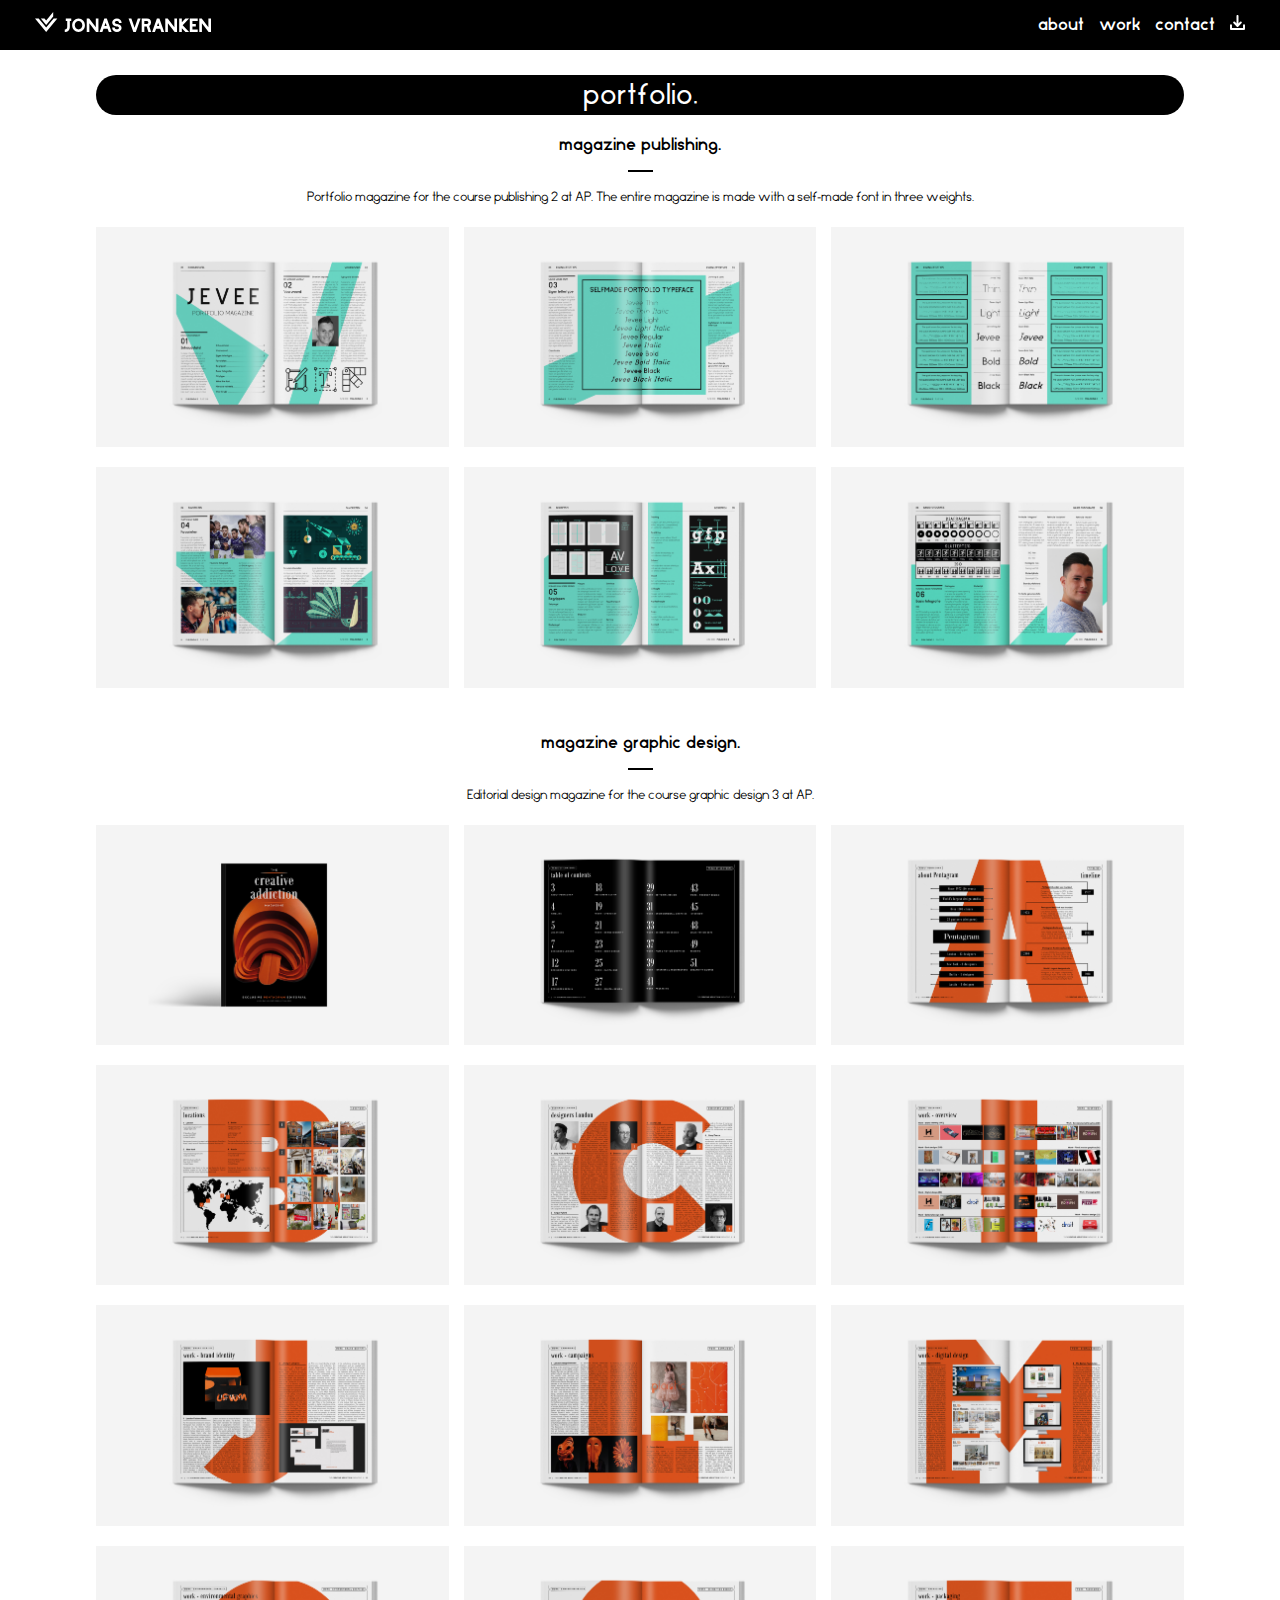
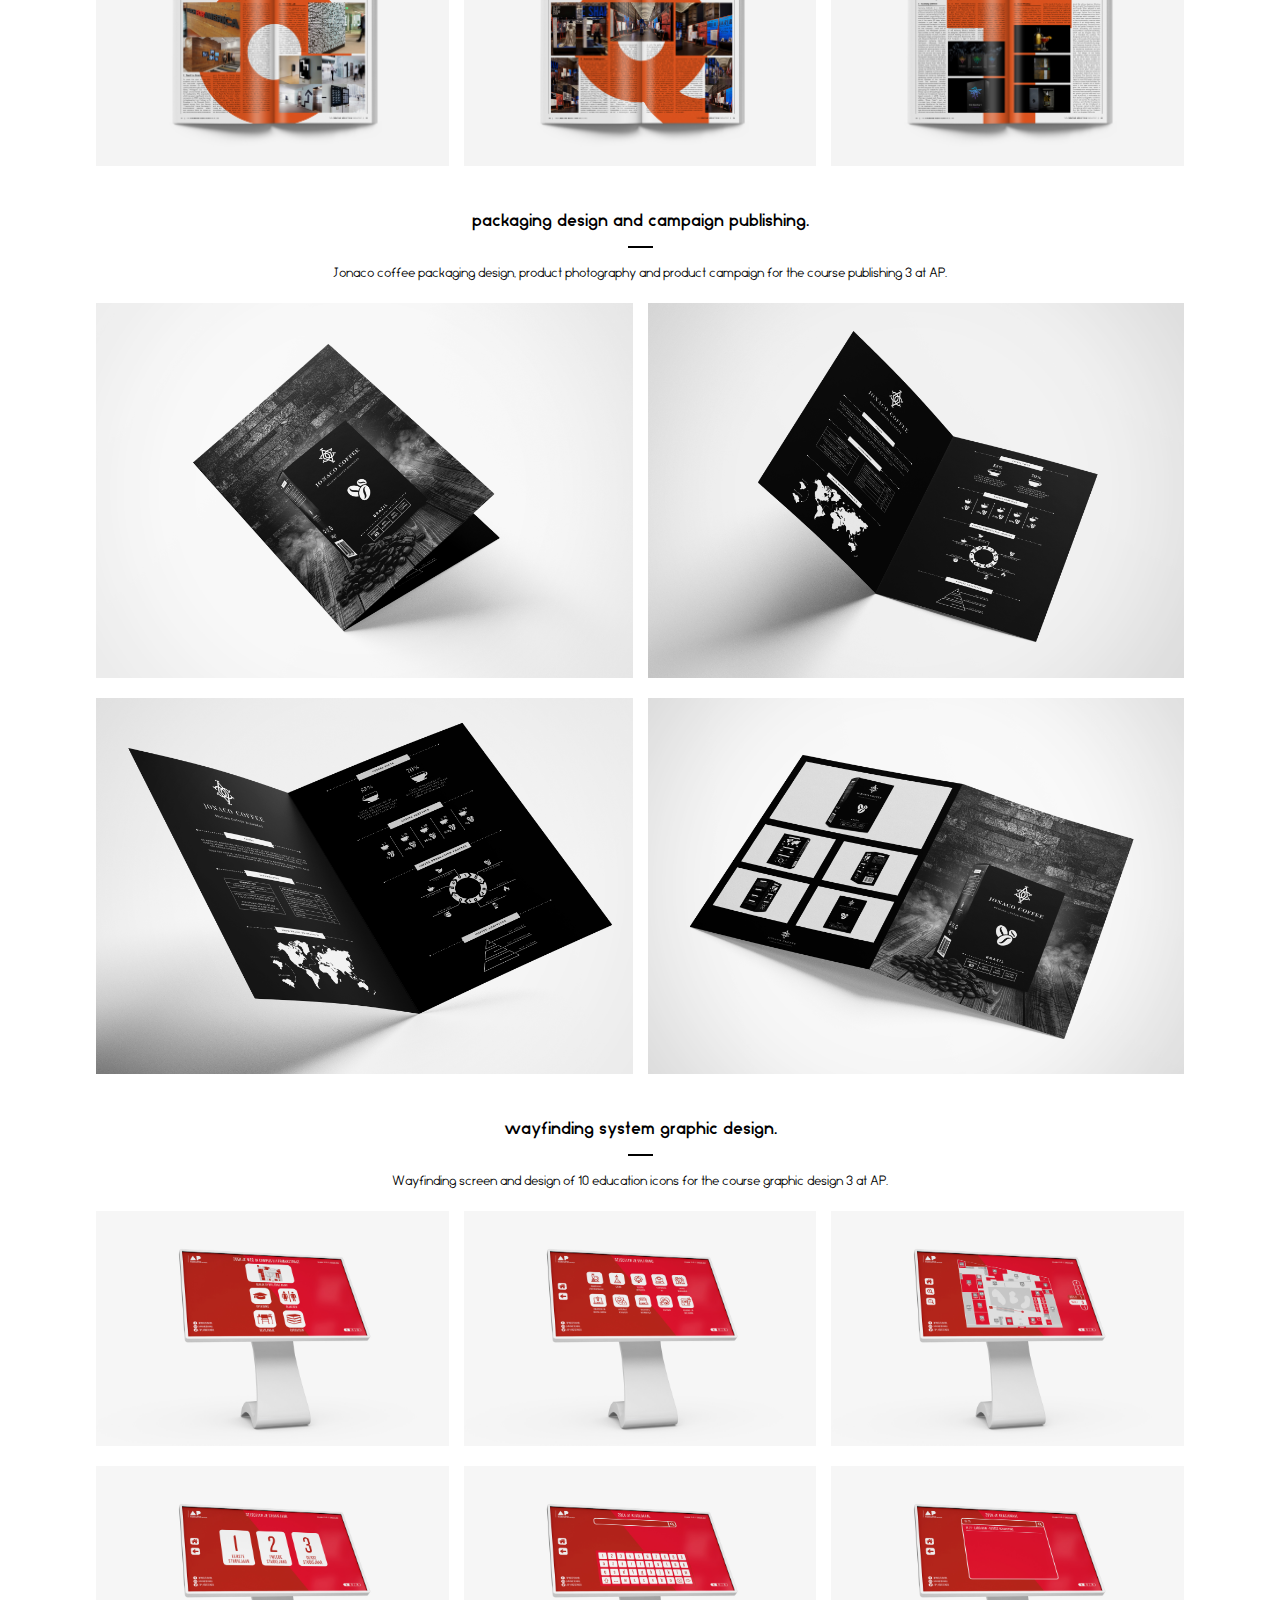
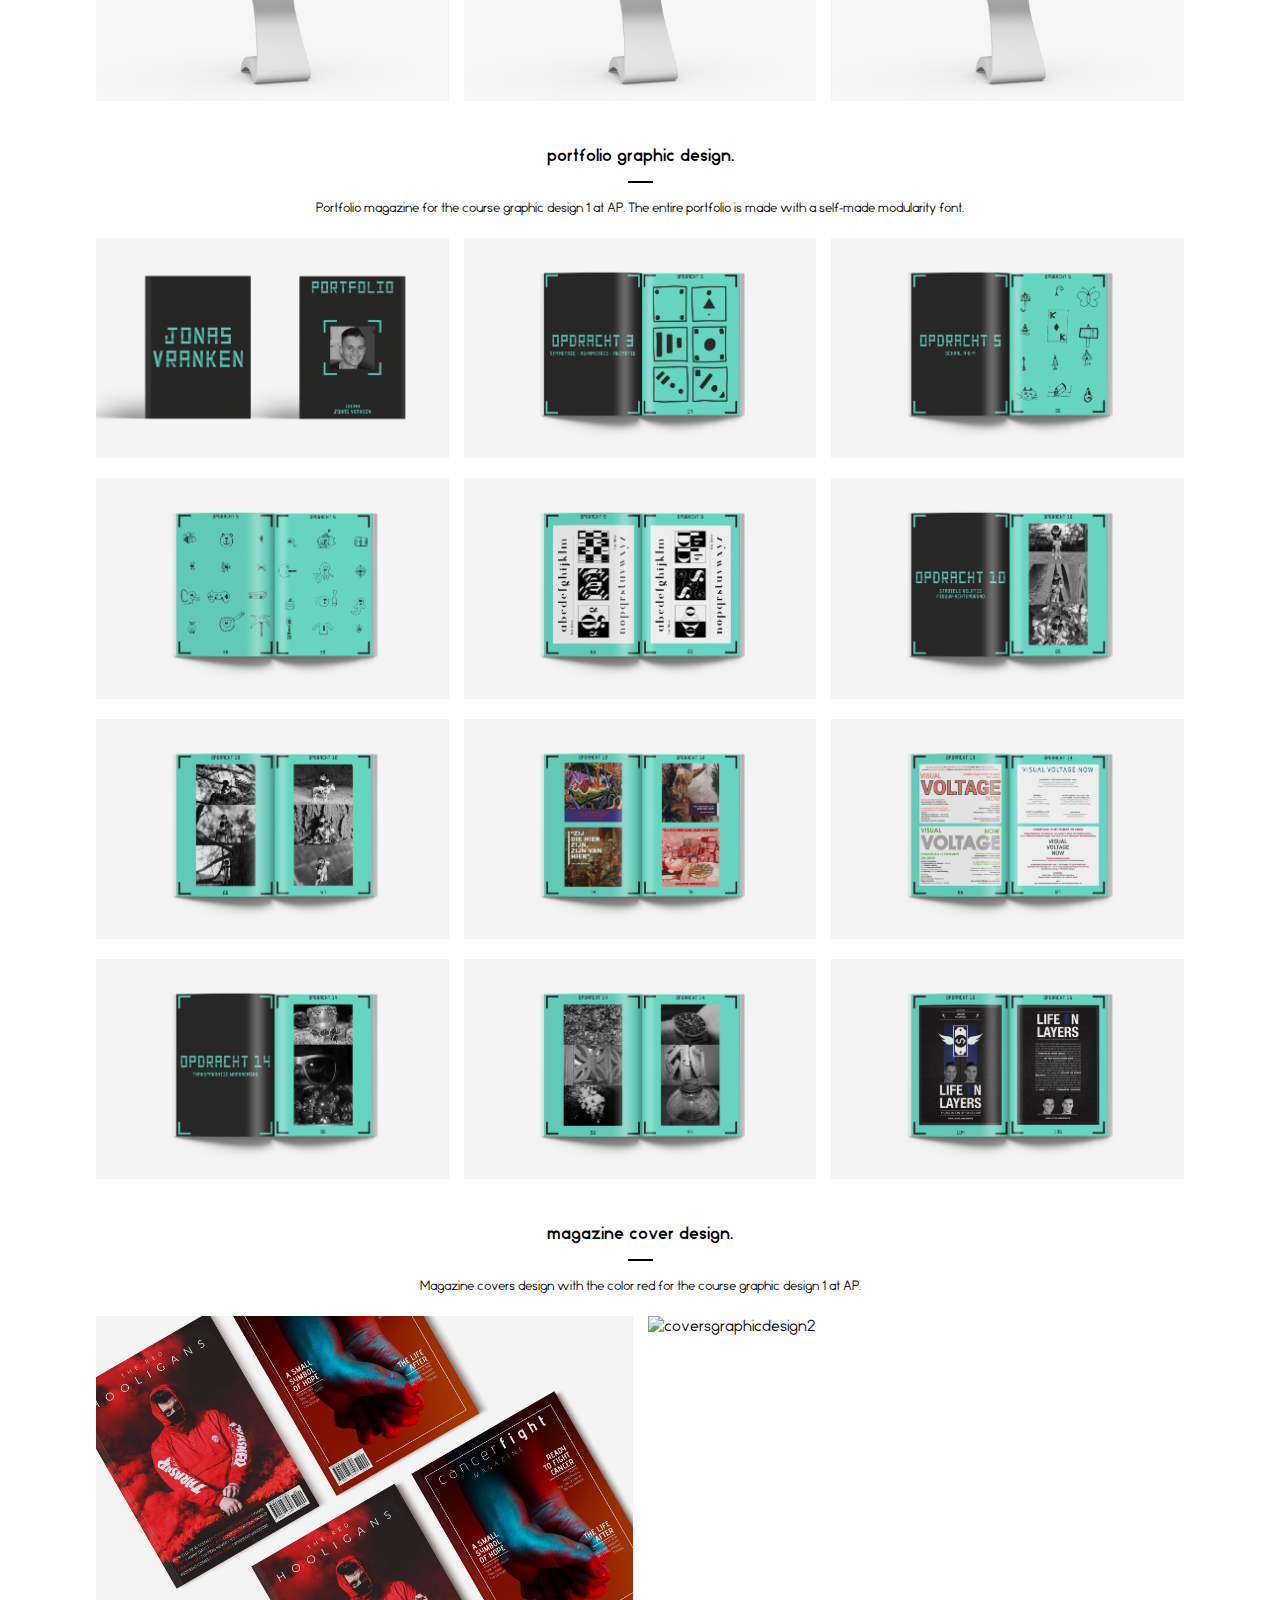
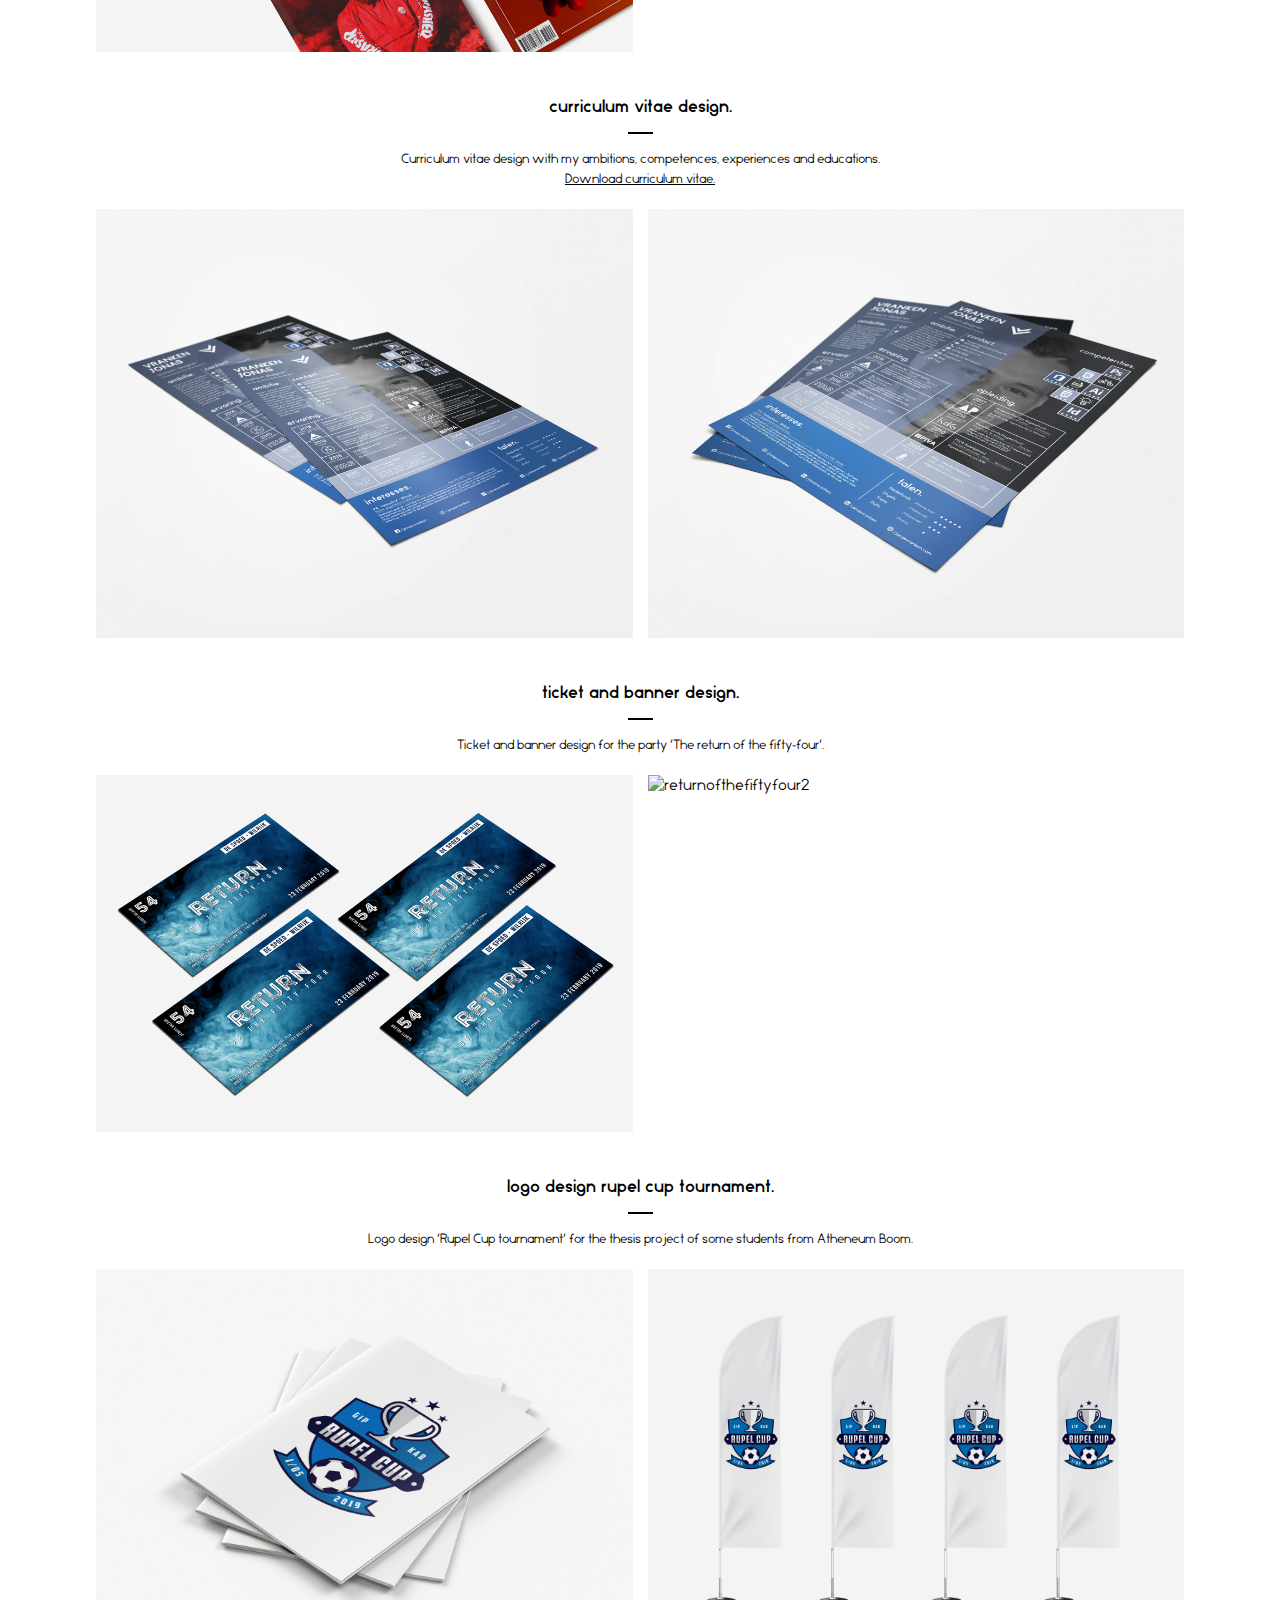
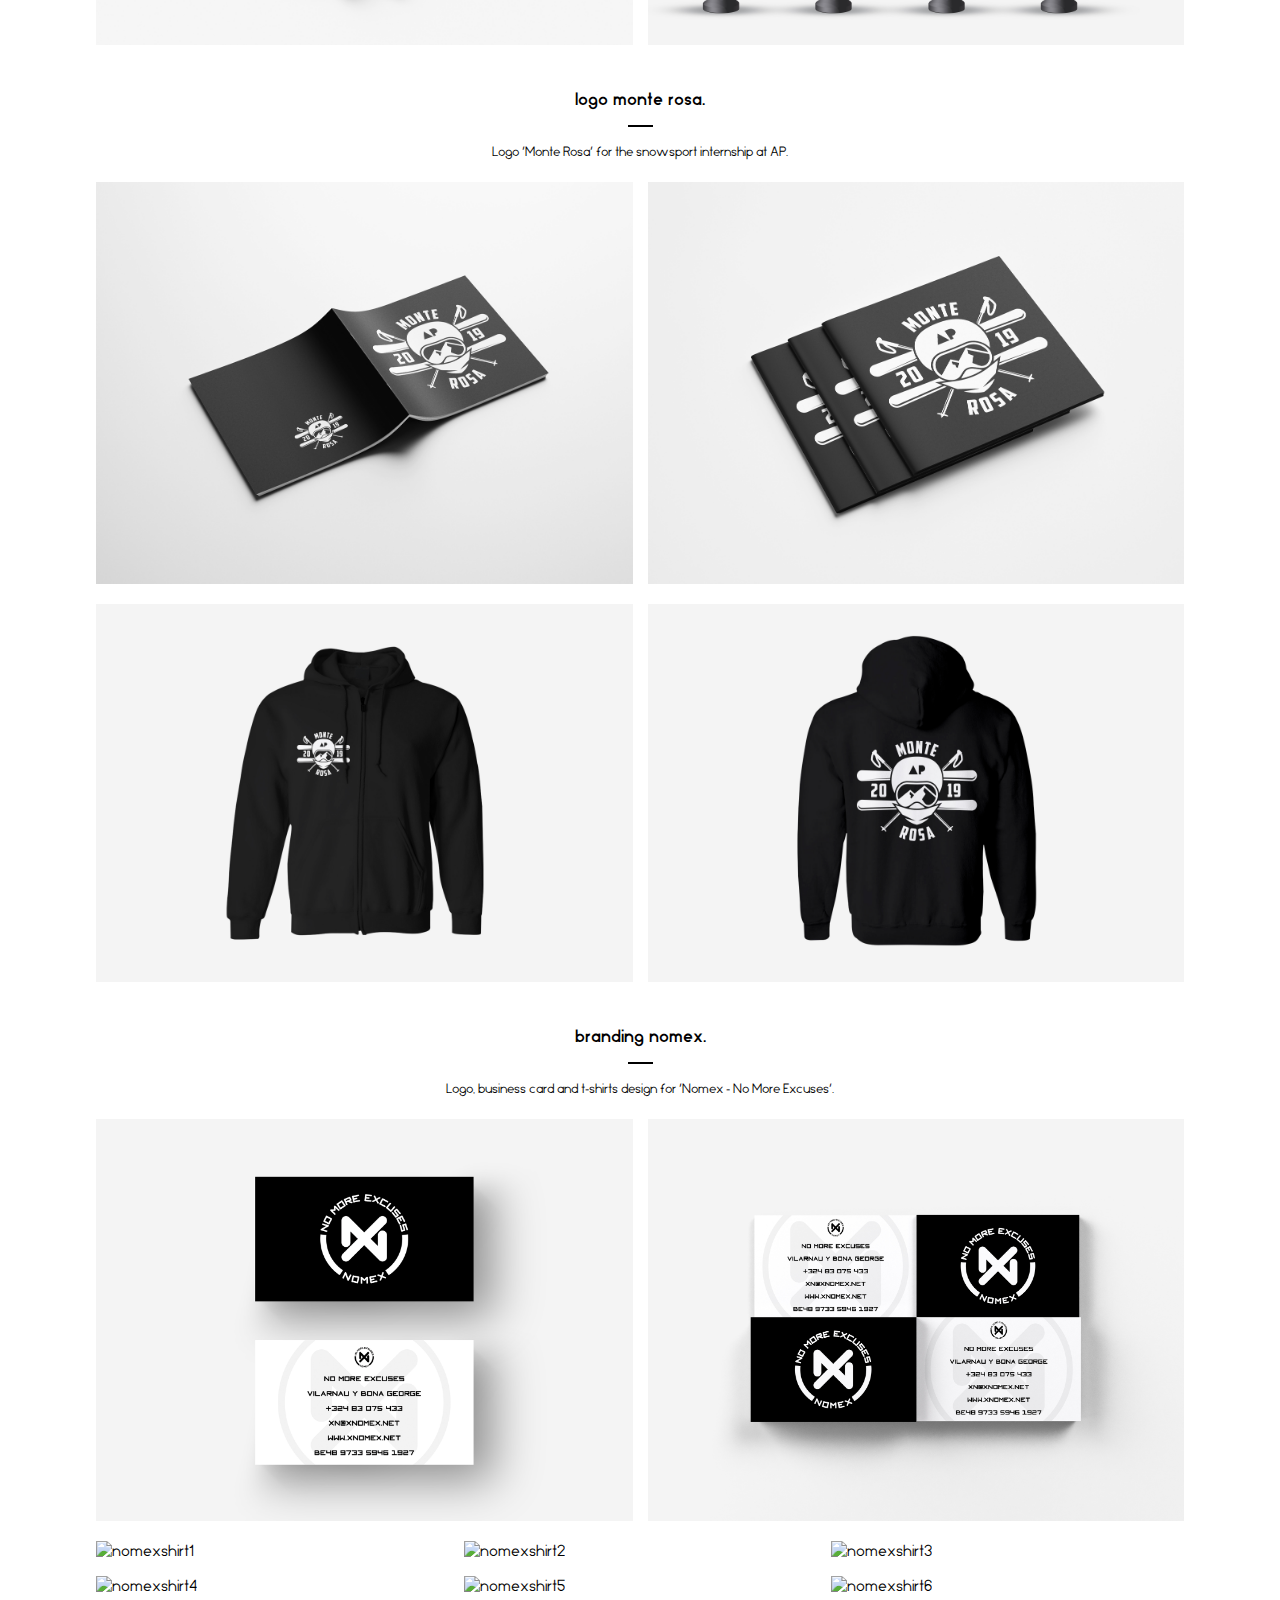
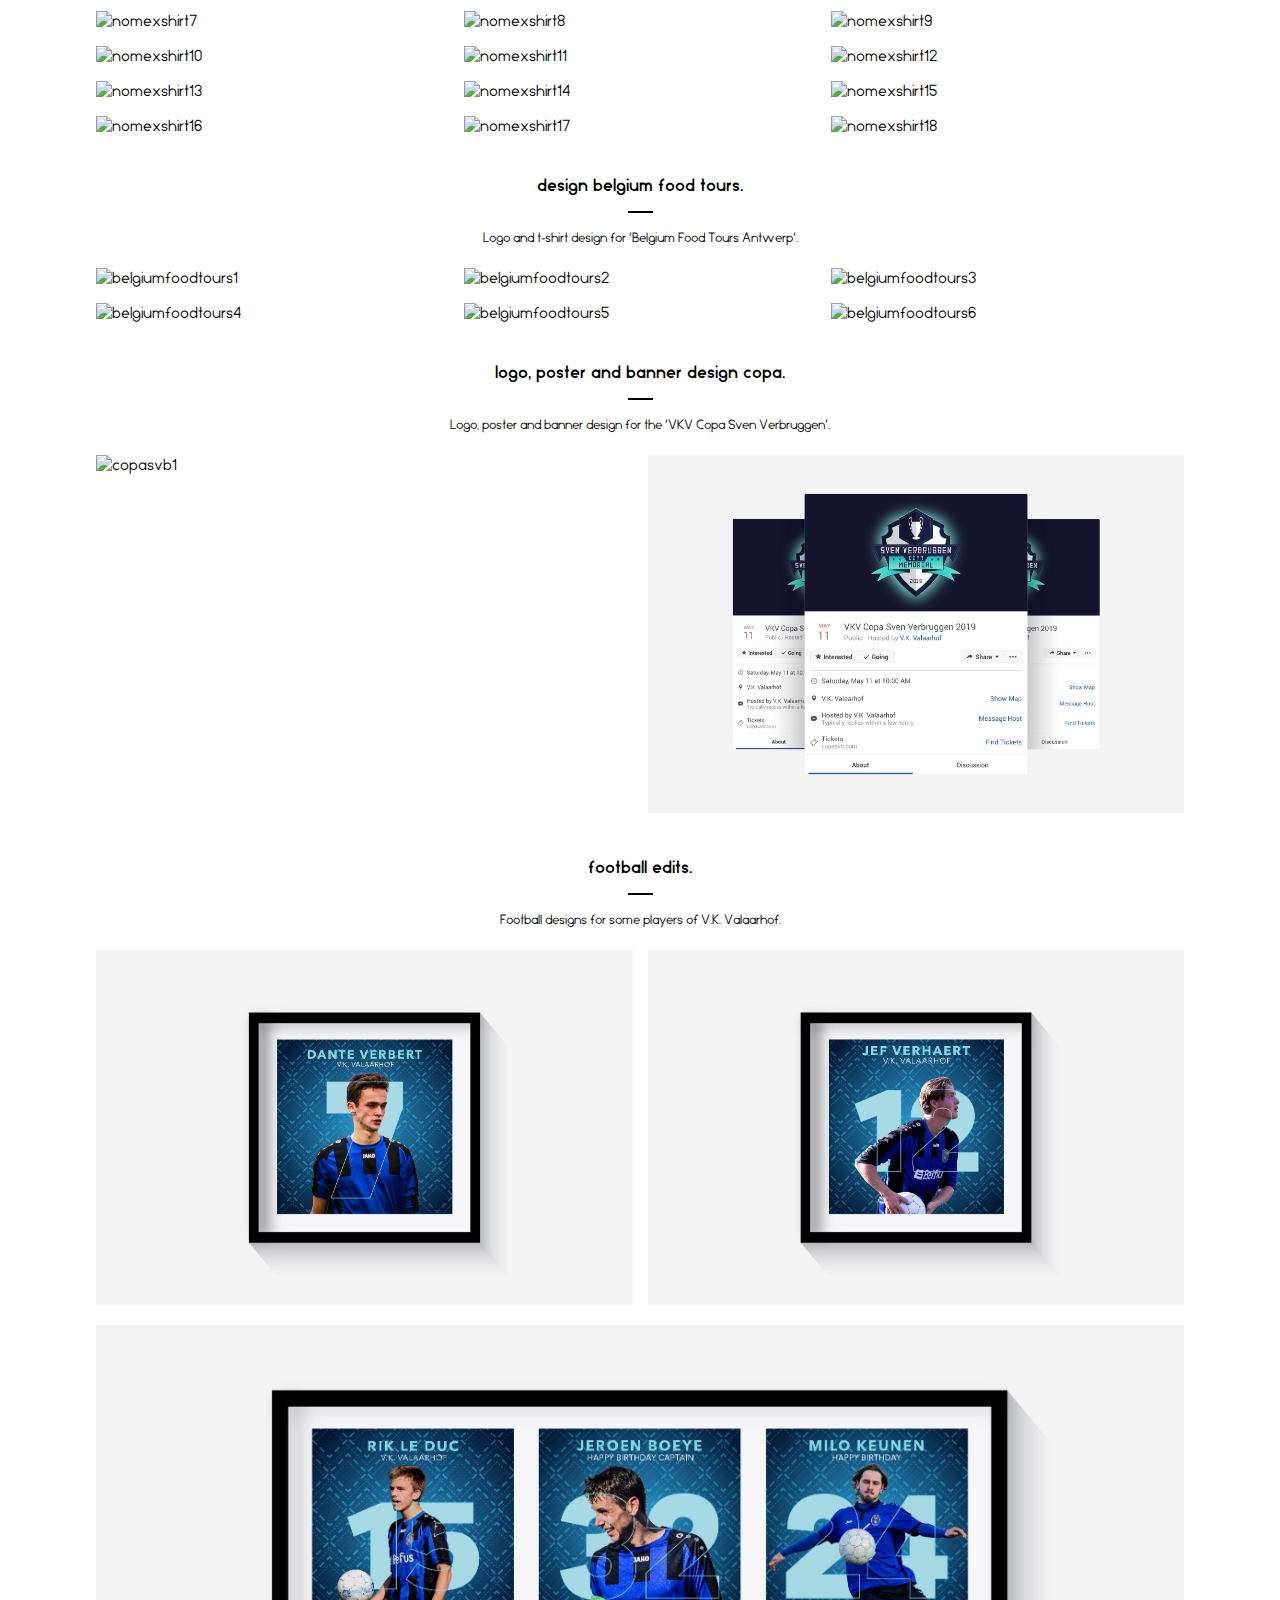
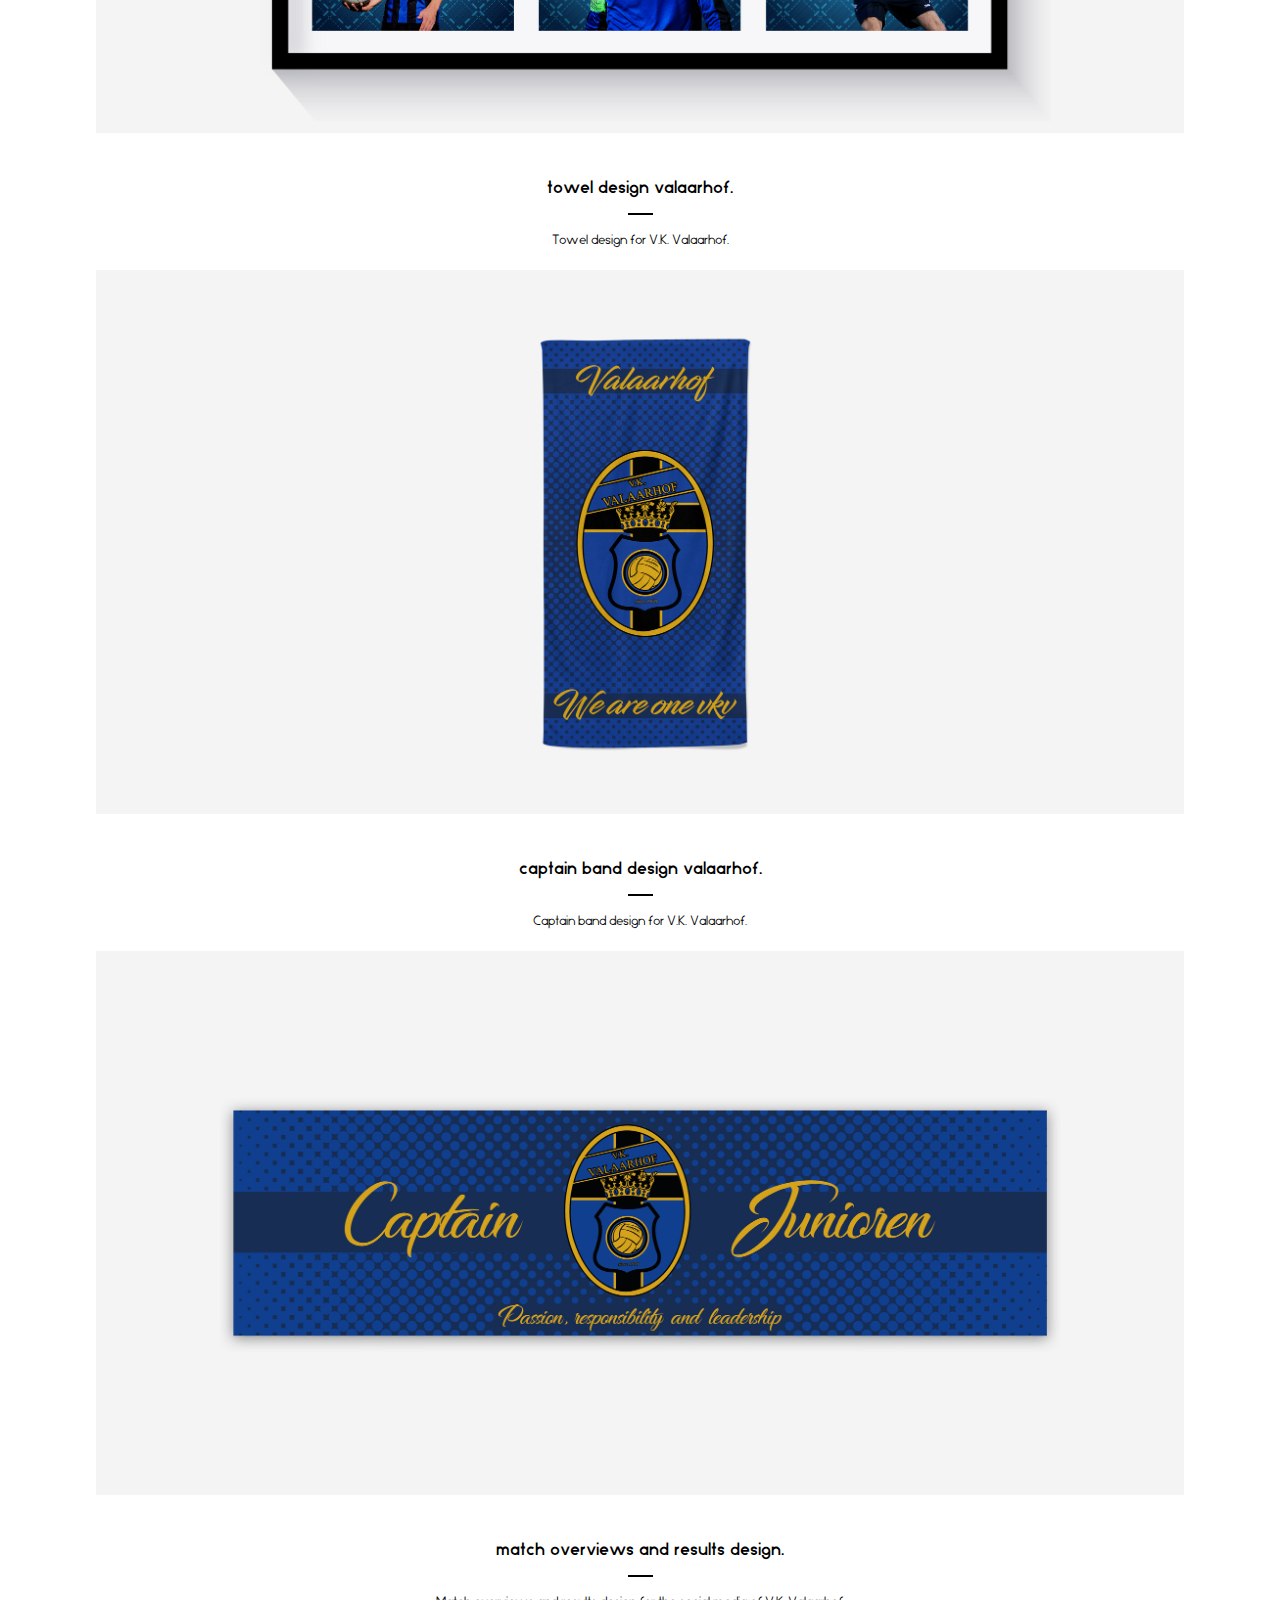
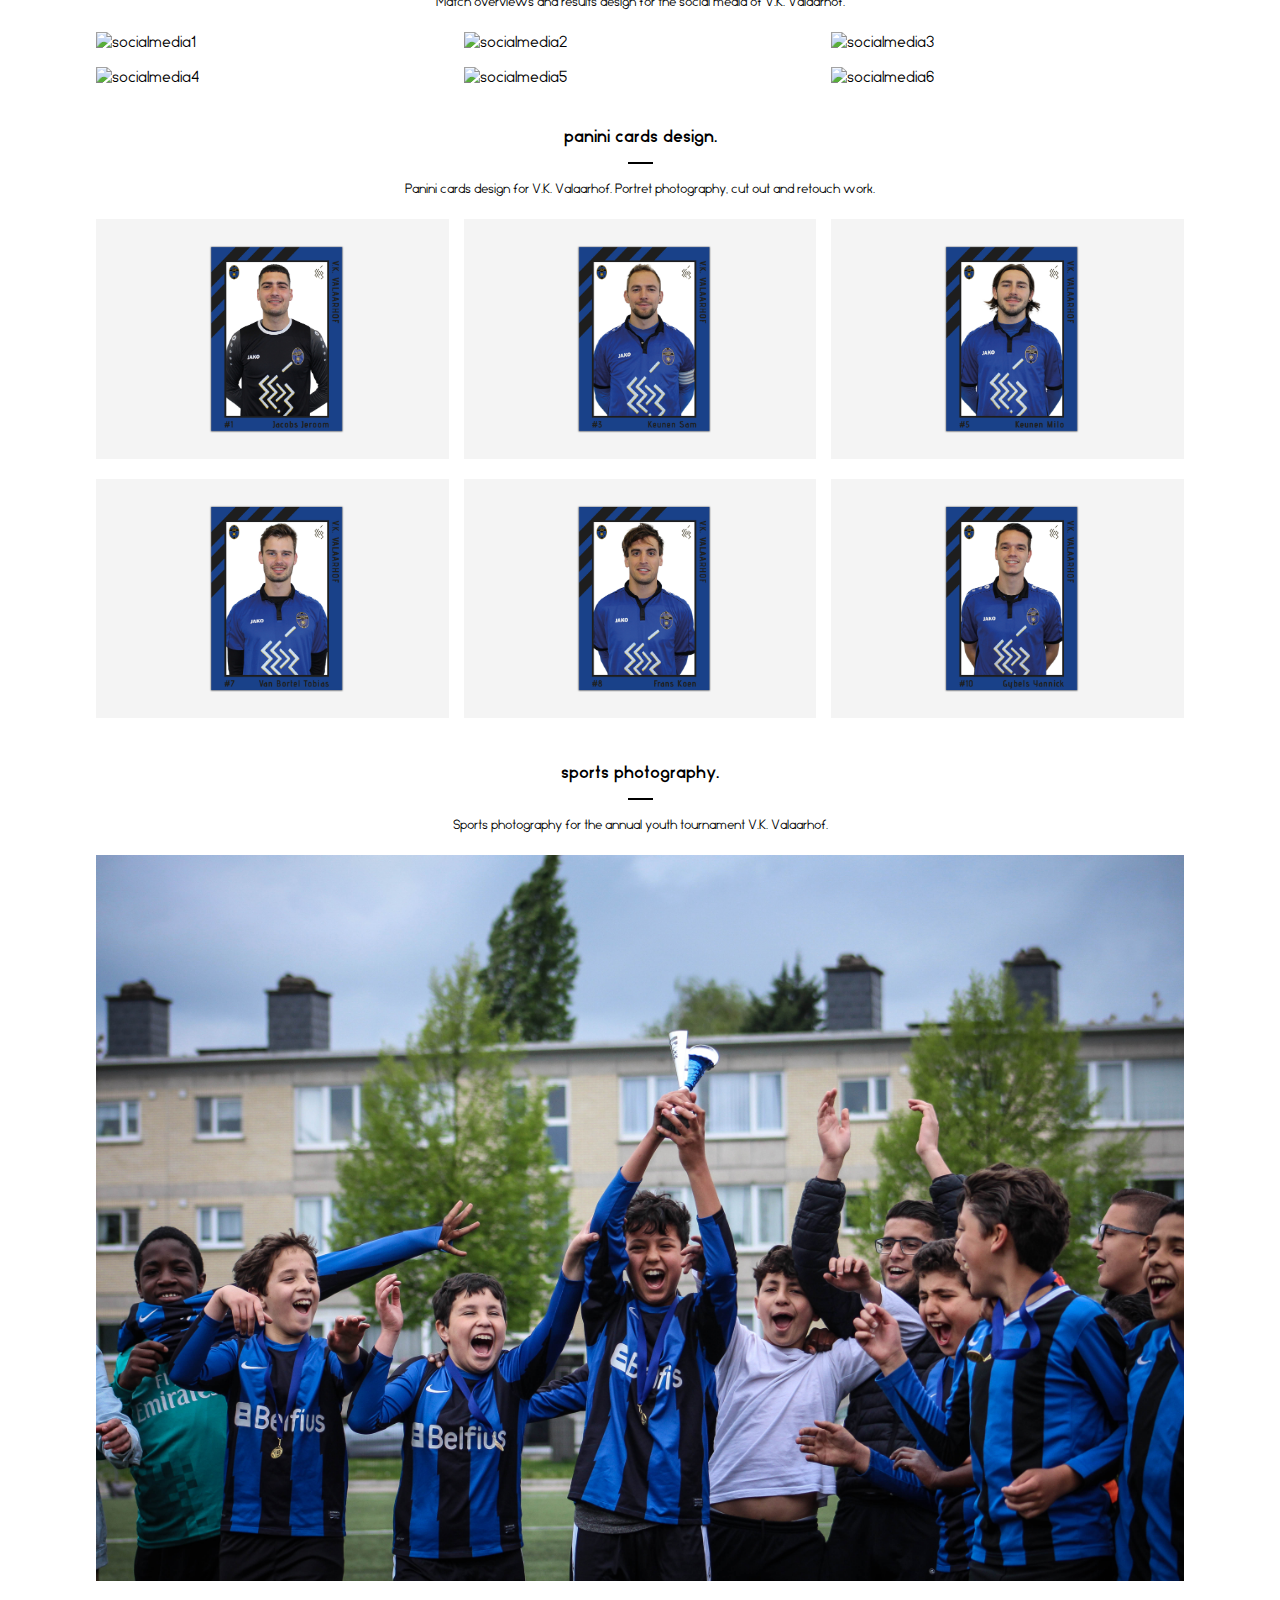
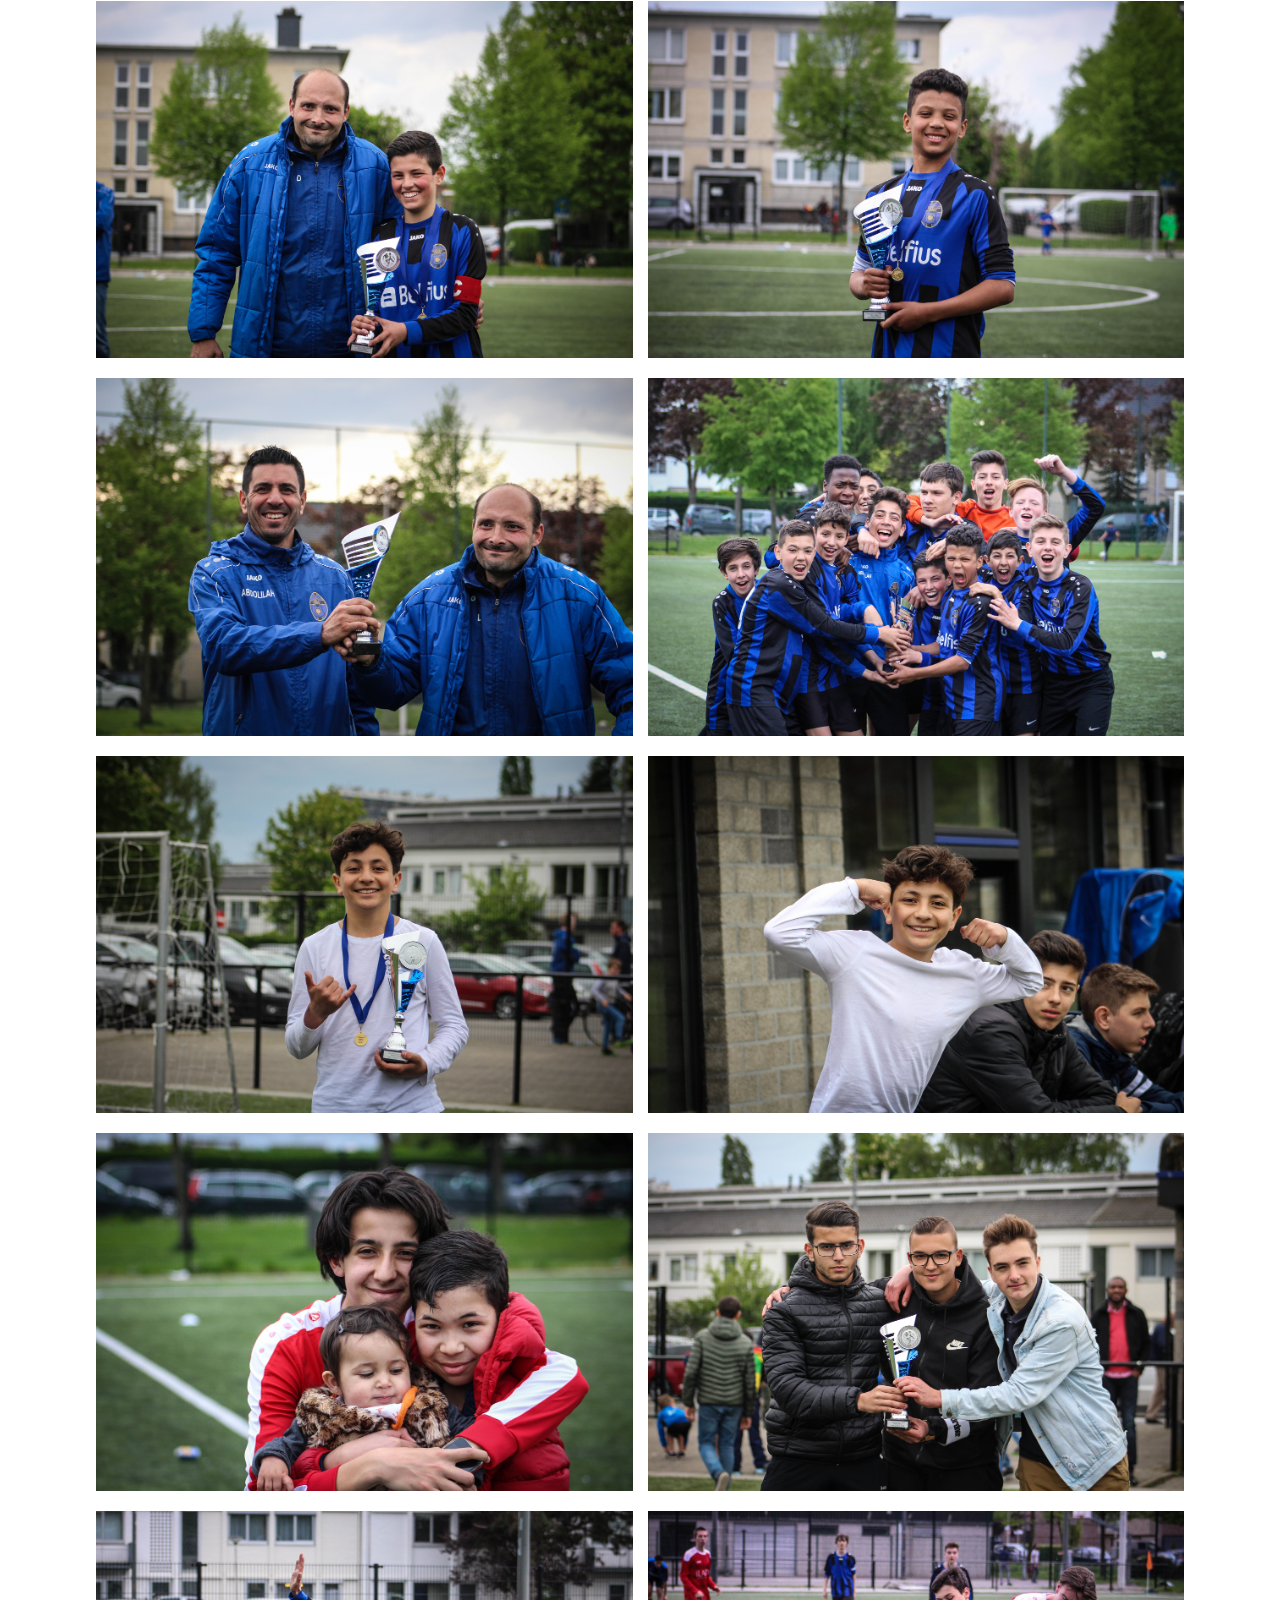
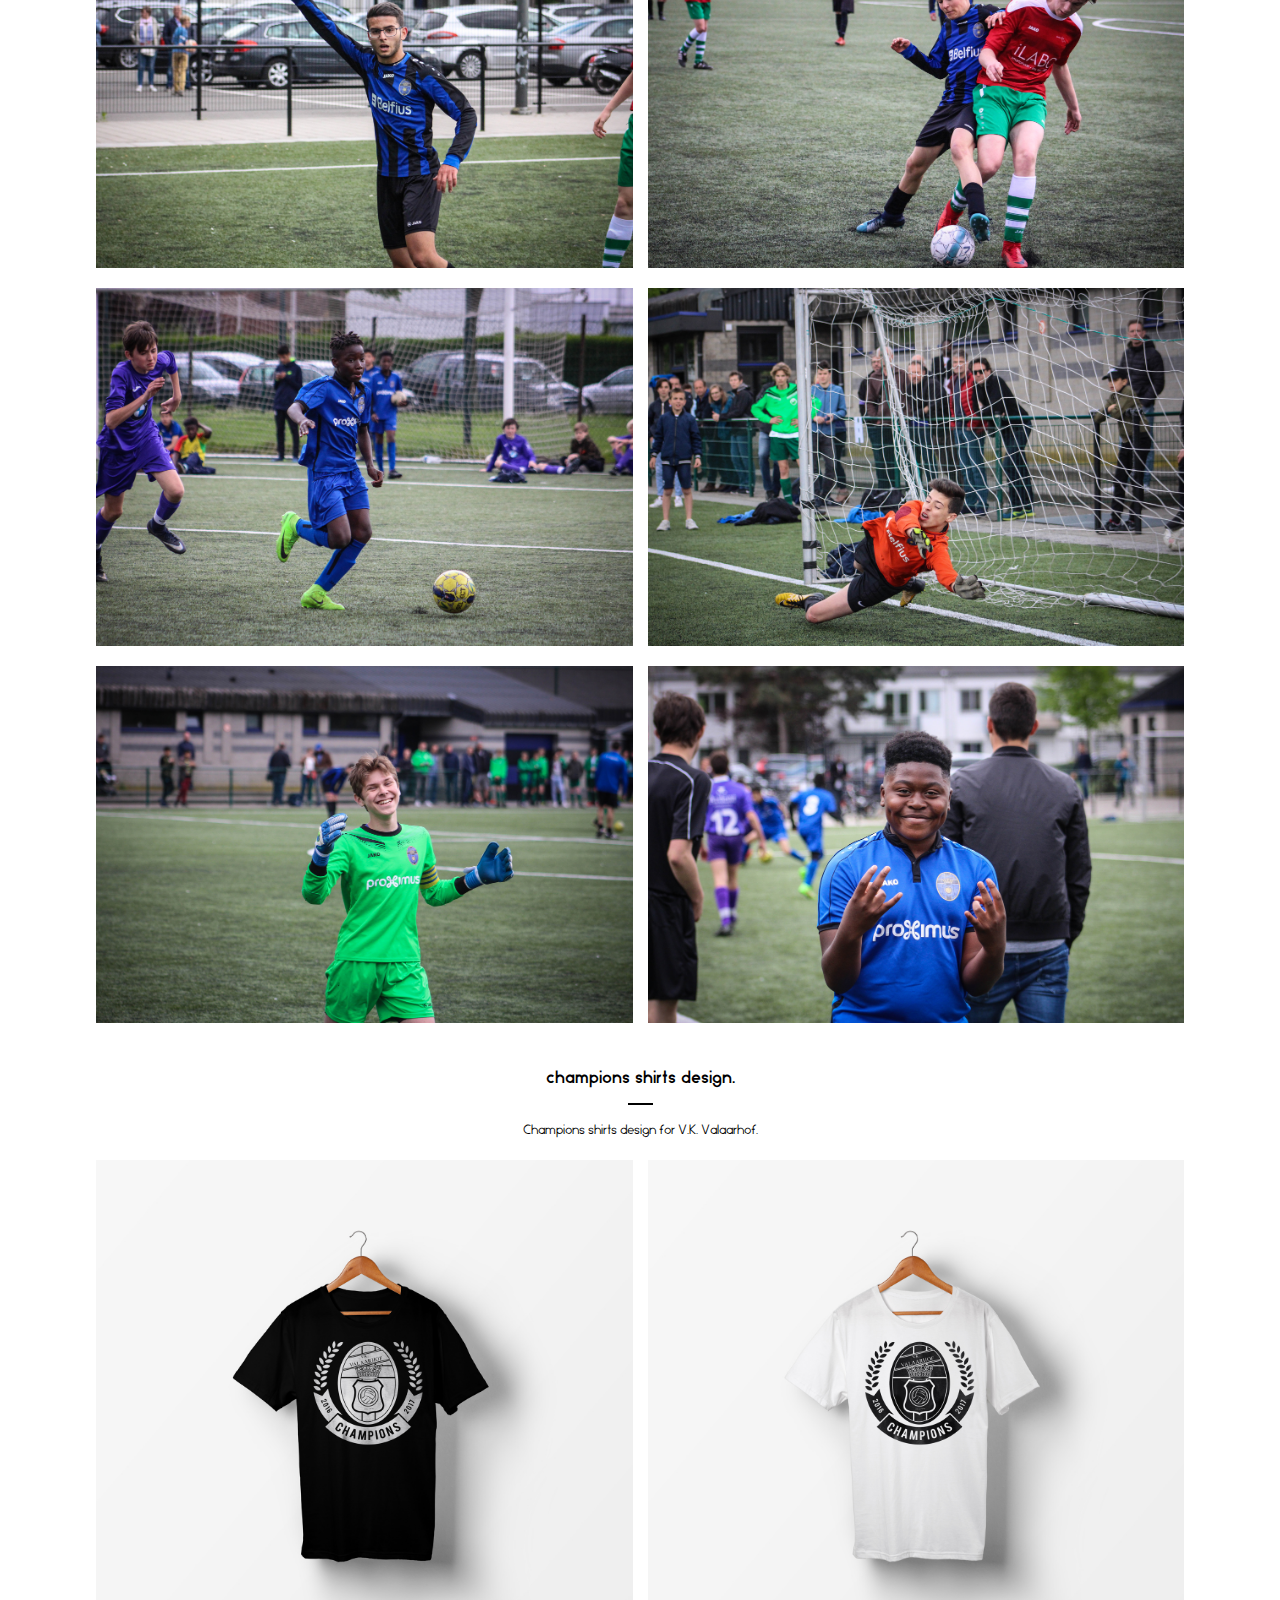
==== commit 2c382662: "Images for web version" ====
--- a/portfolio.html
+++ b/portfolio.html
@@ -28,7 +28,7 @@
 							<div class="description correction">
 									<h2>magazine publishing.</h2>
 									<hr>
-									<p>Portfolio magazine for the course publishing 2 at AP. The entire magazine is made with a self-made font.</p>
+									<p>Portfolio magazine for the course publishing 2 at AP. The entire magazine is made with a self-made font in three weights.</p>
 							</div>
 							<div class="allwork splitinthree">
 									<div class="workelement"><img src="magazinepublishing1.jpg" alt="magazinepublishing1"></div>
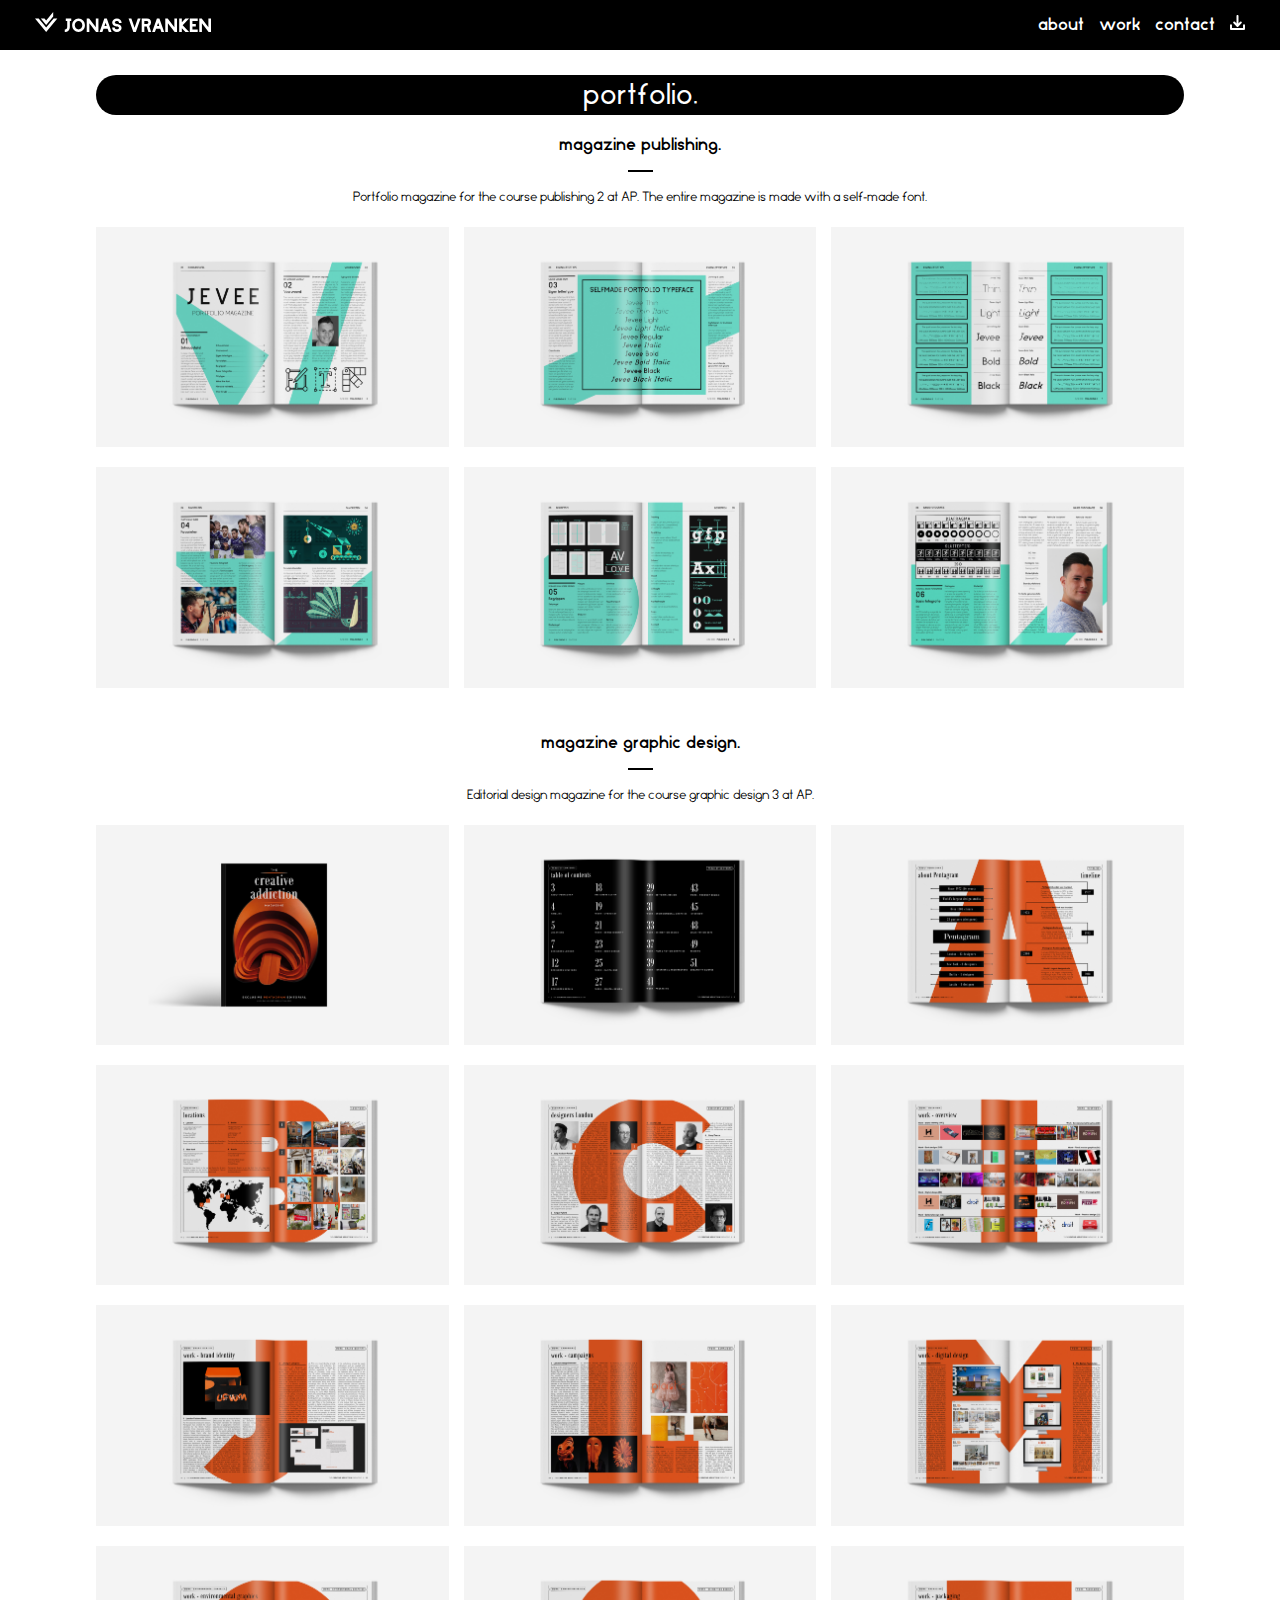
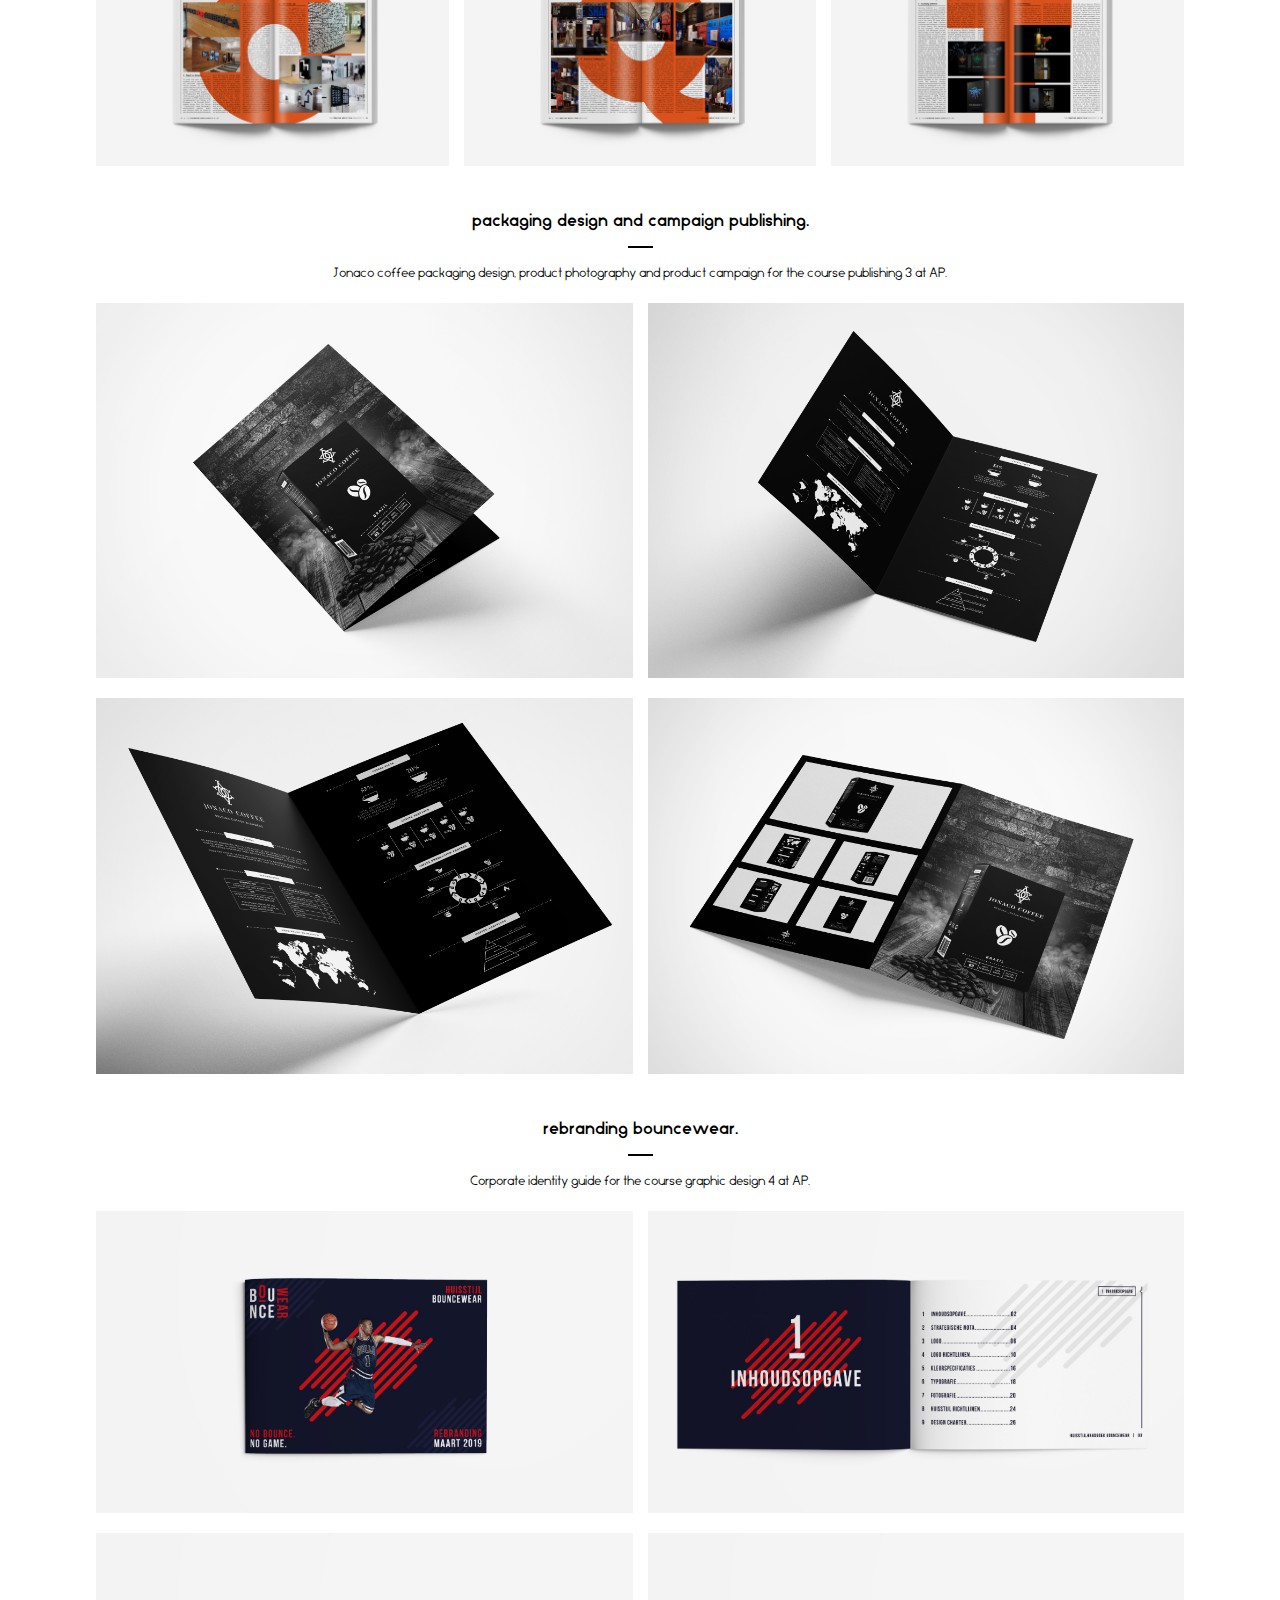
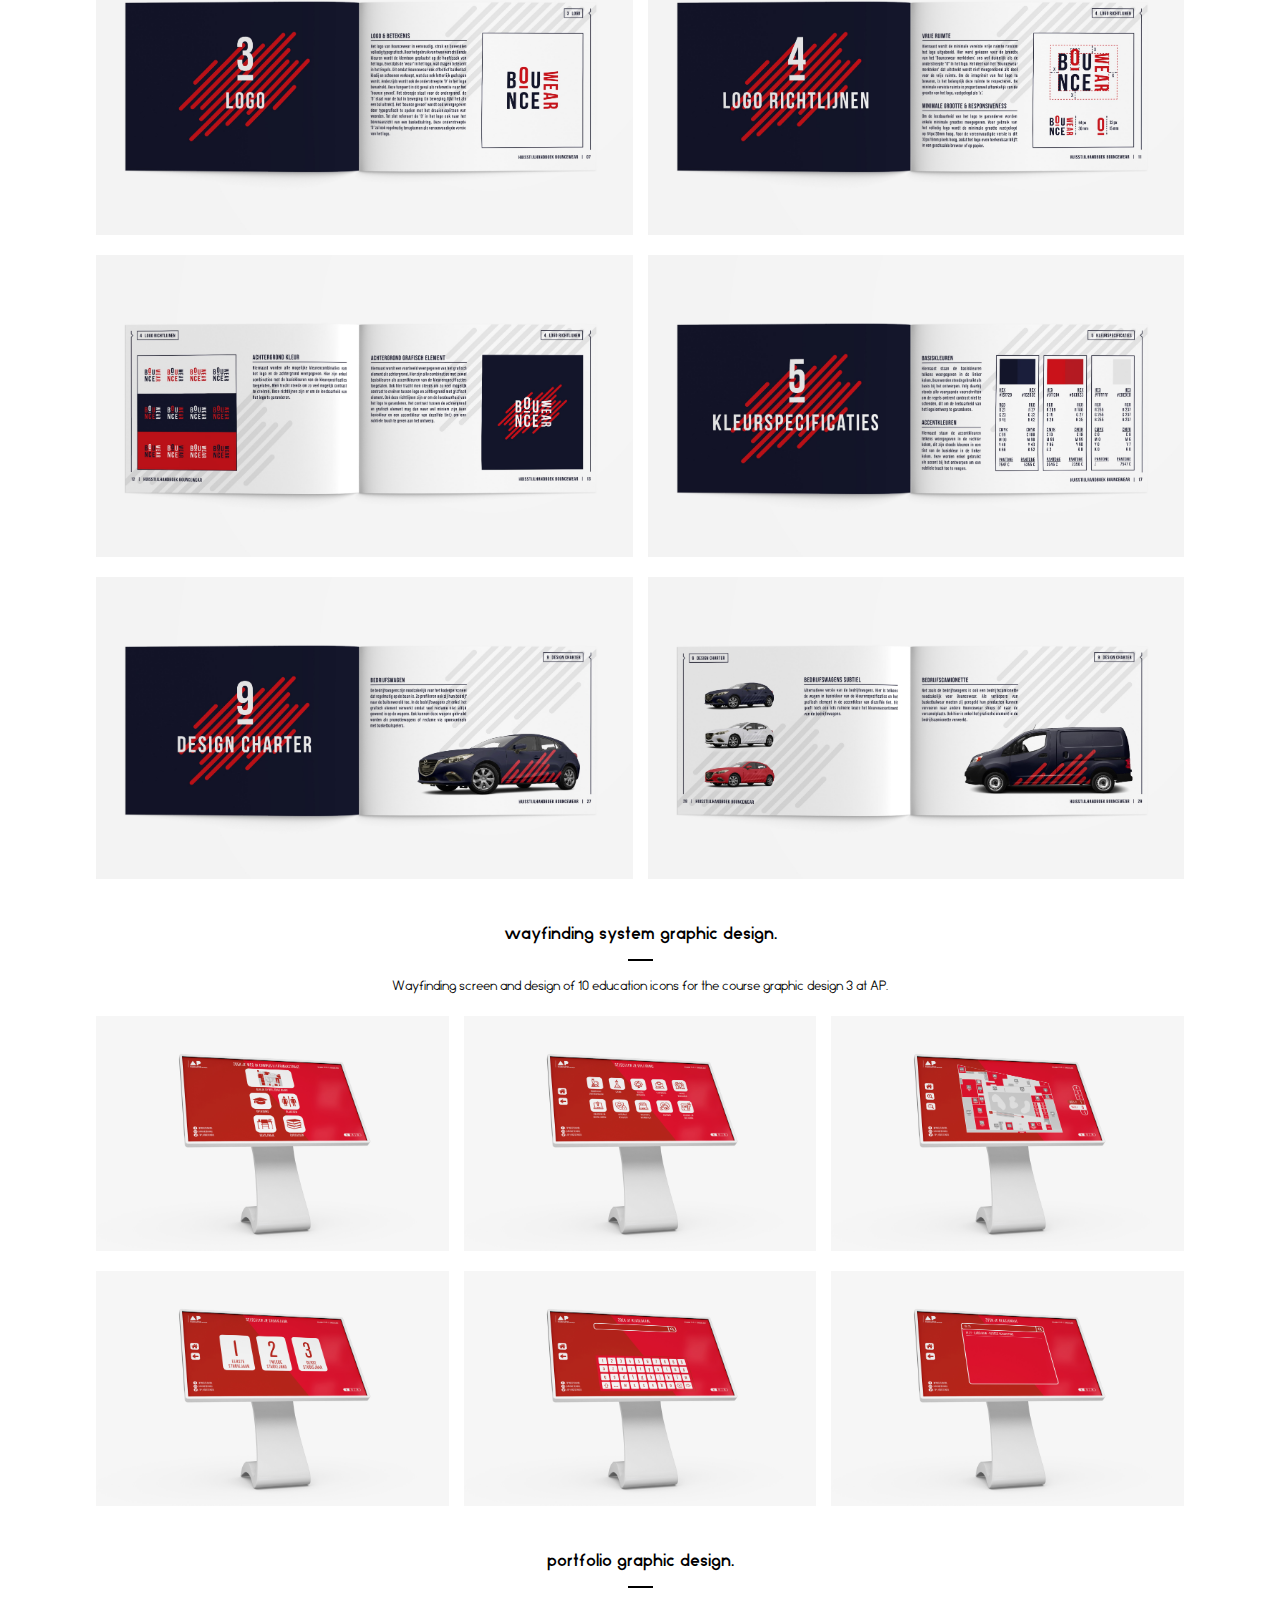
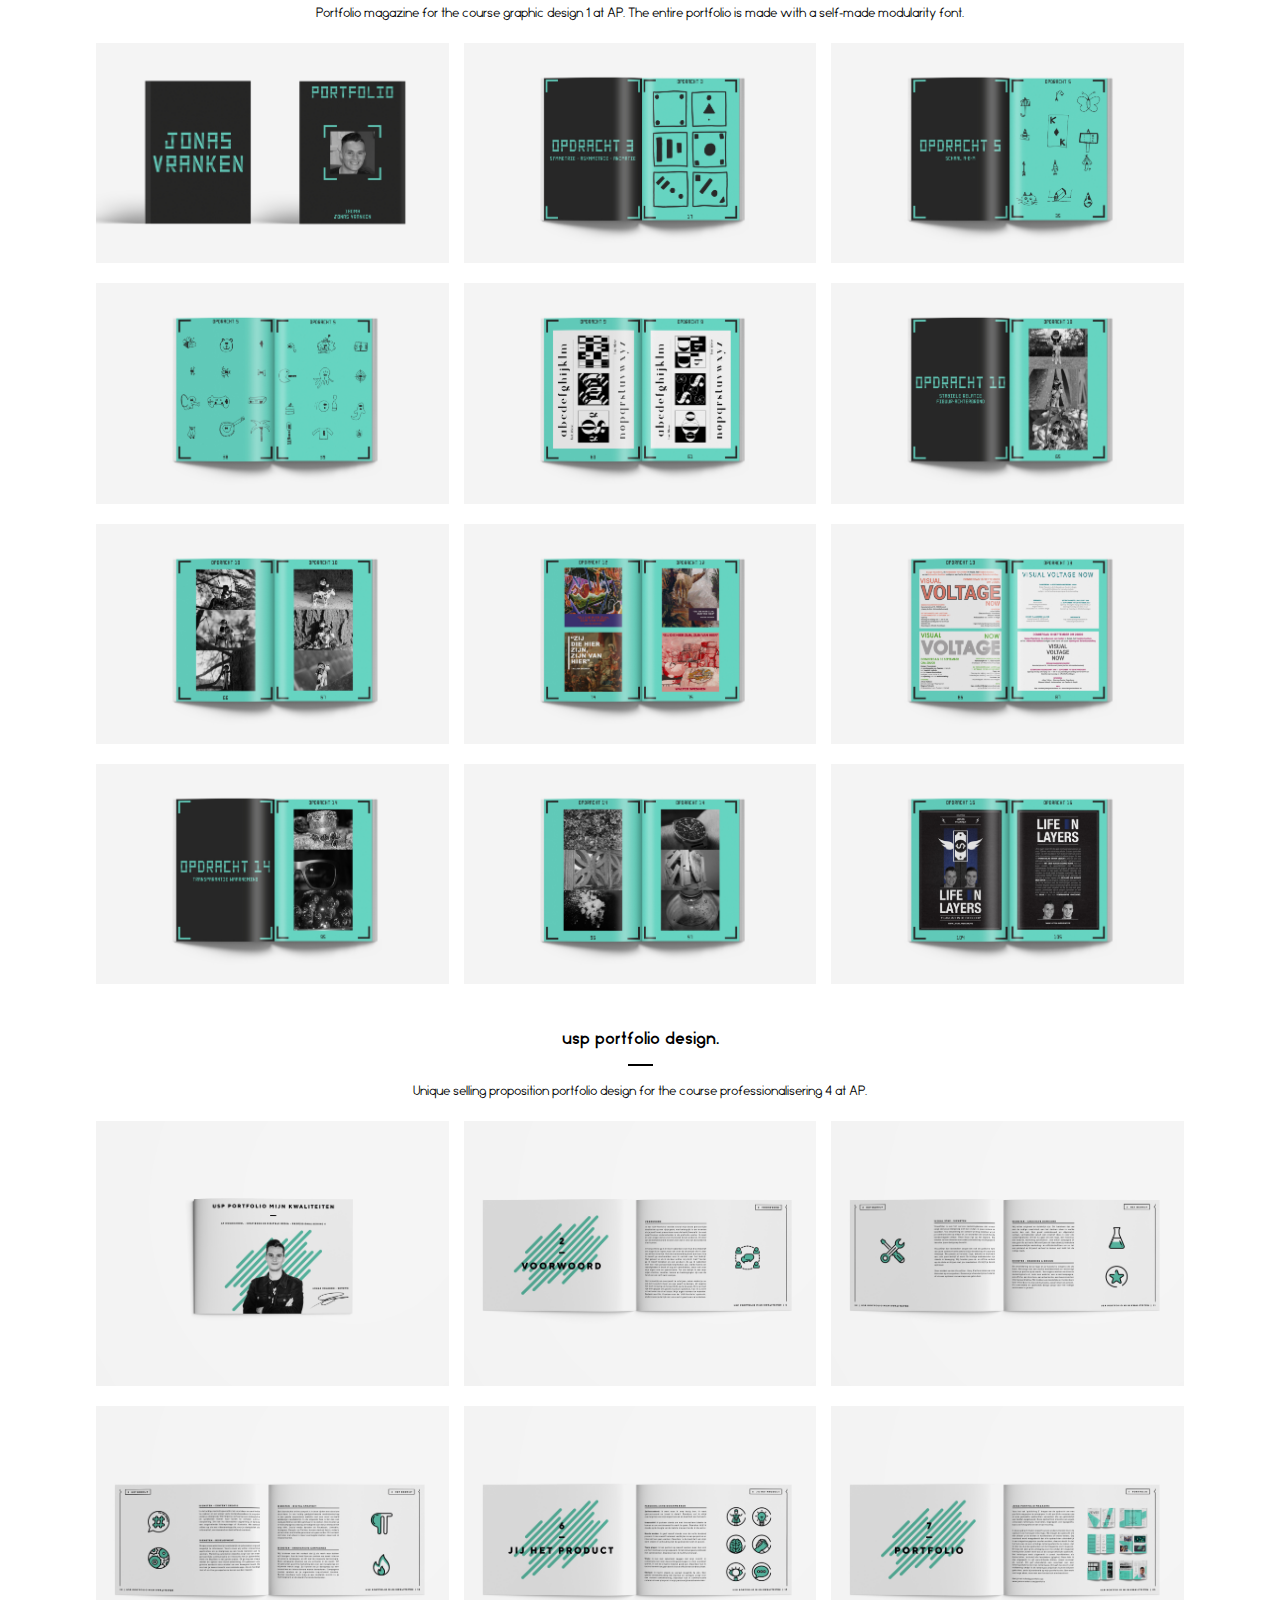
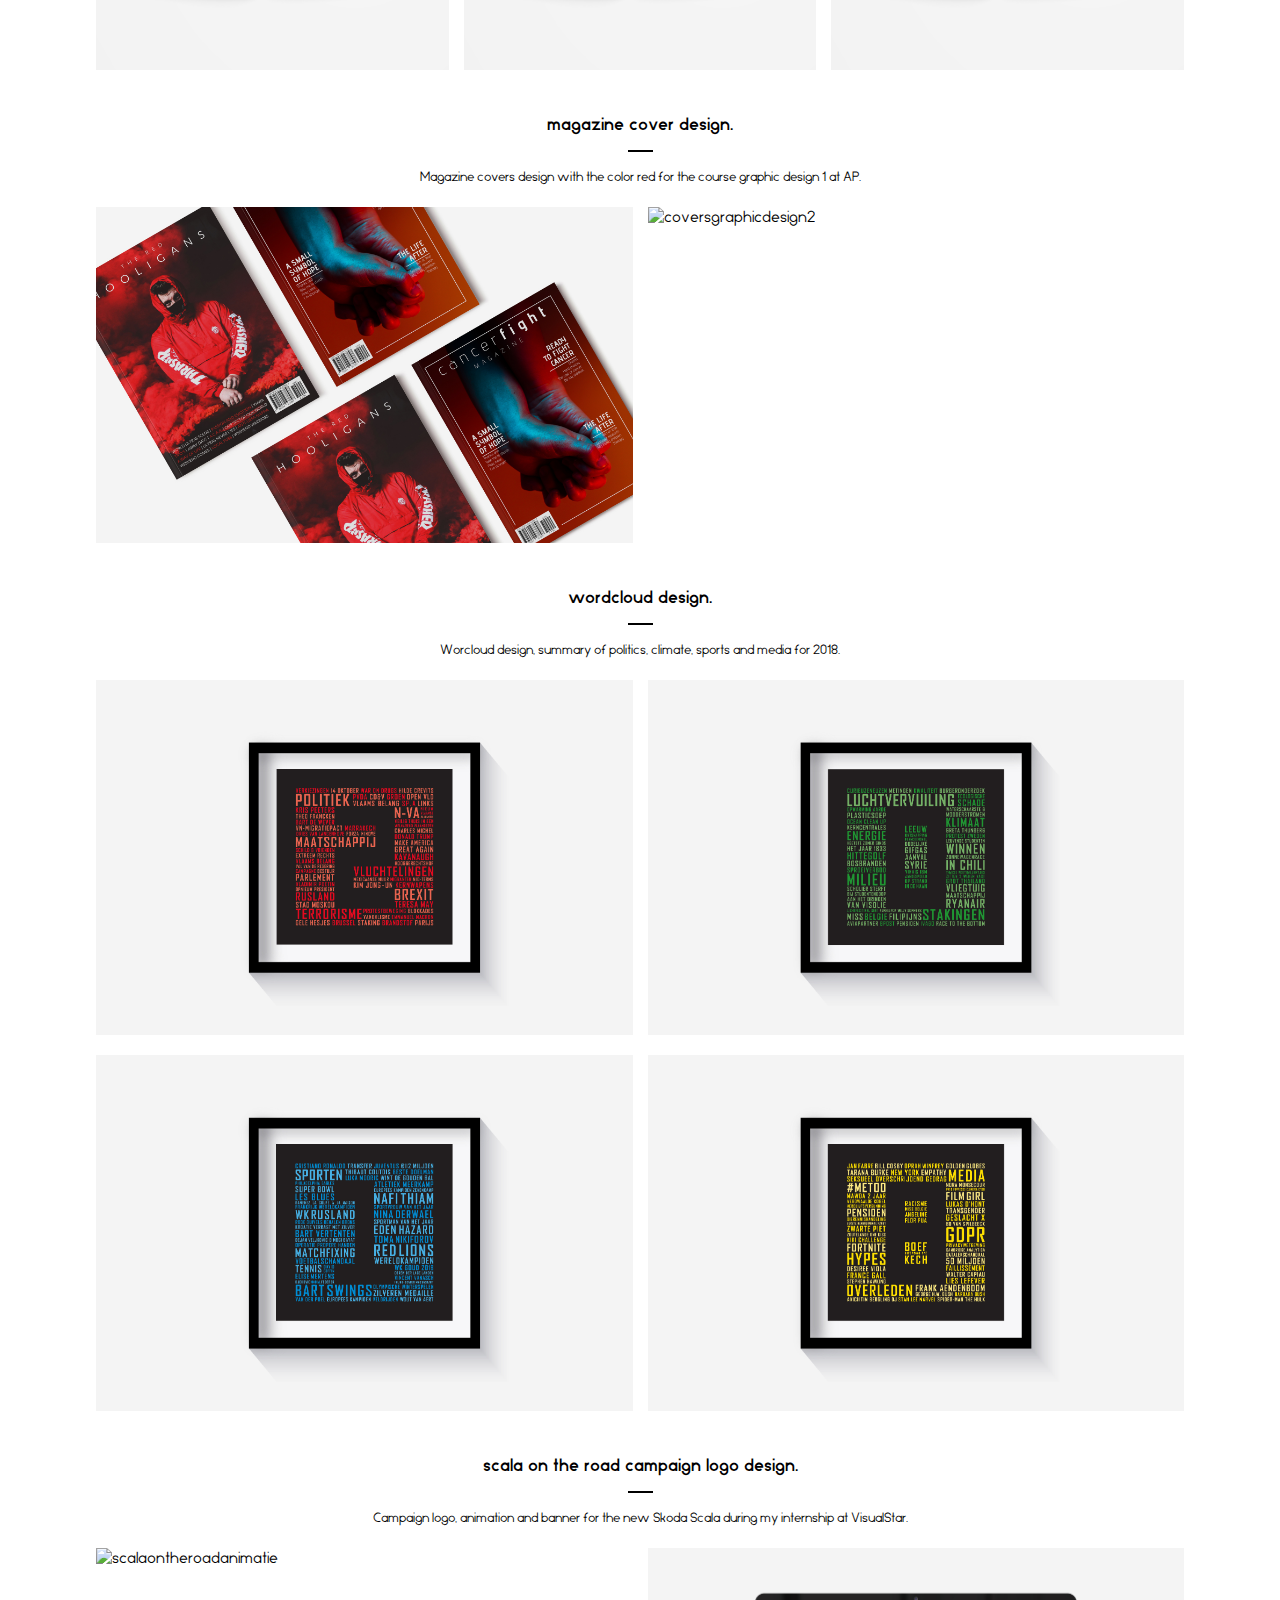
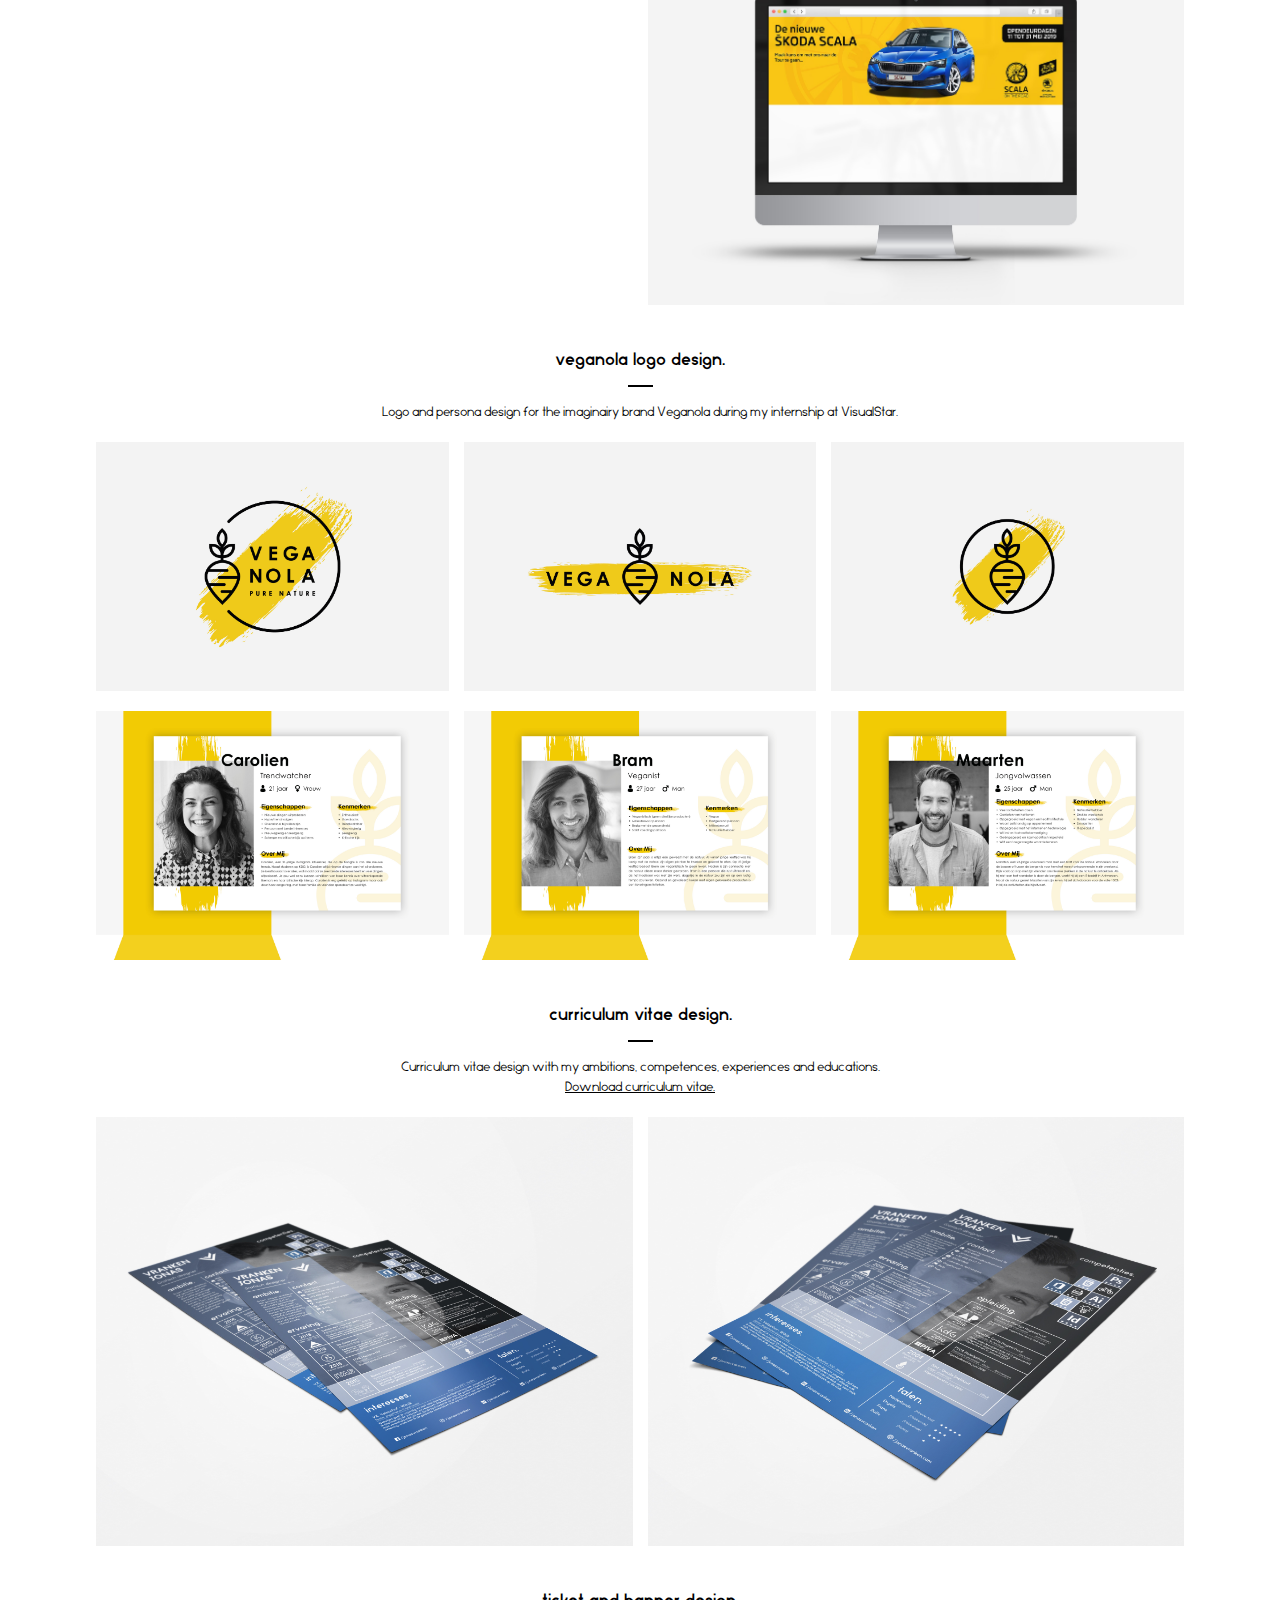
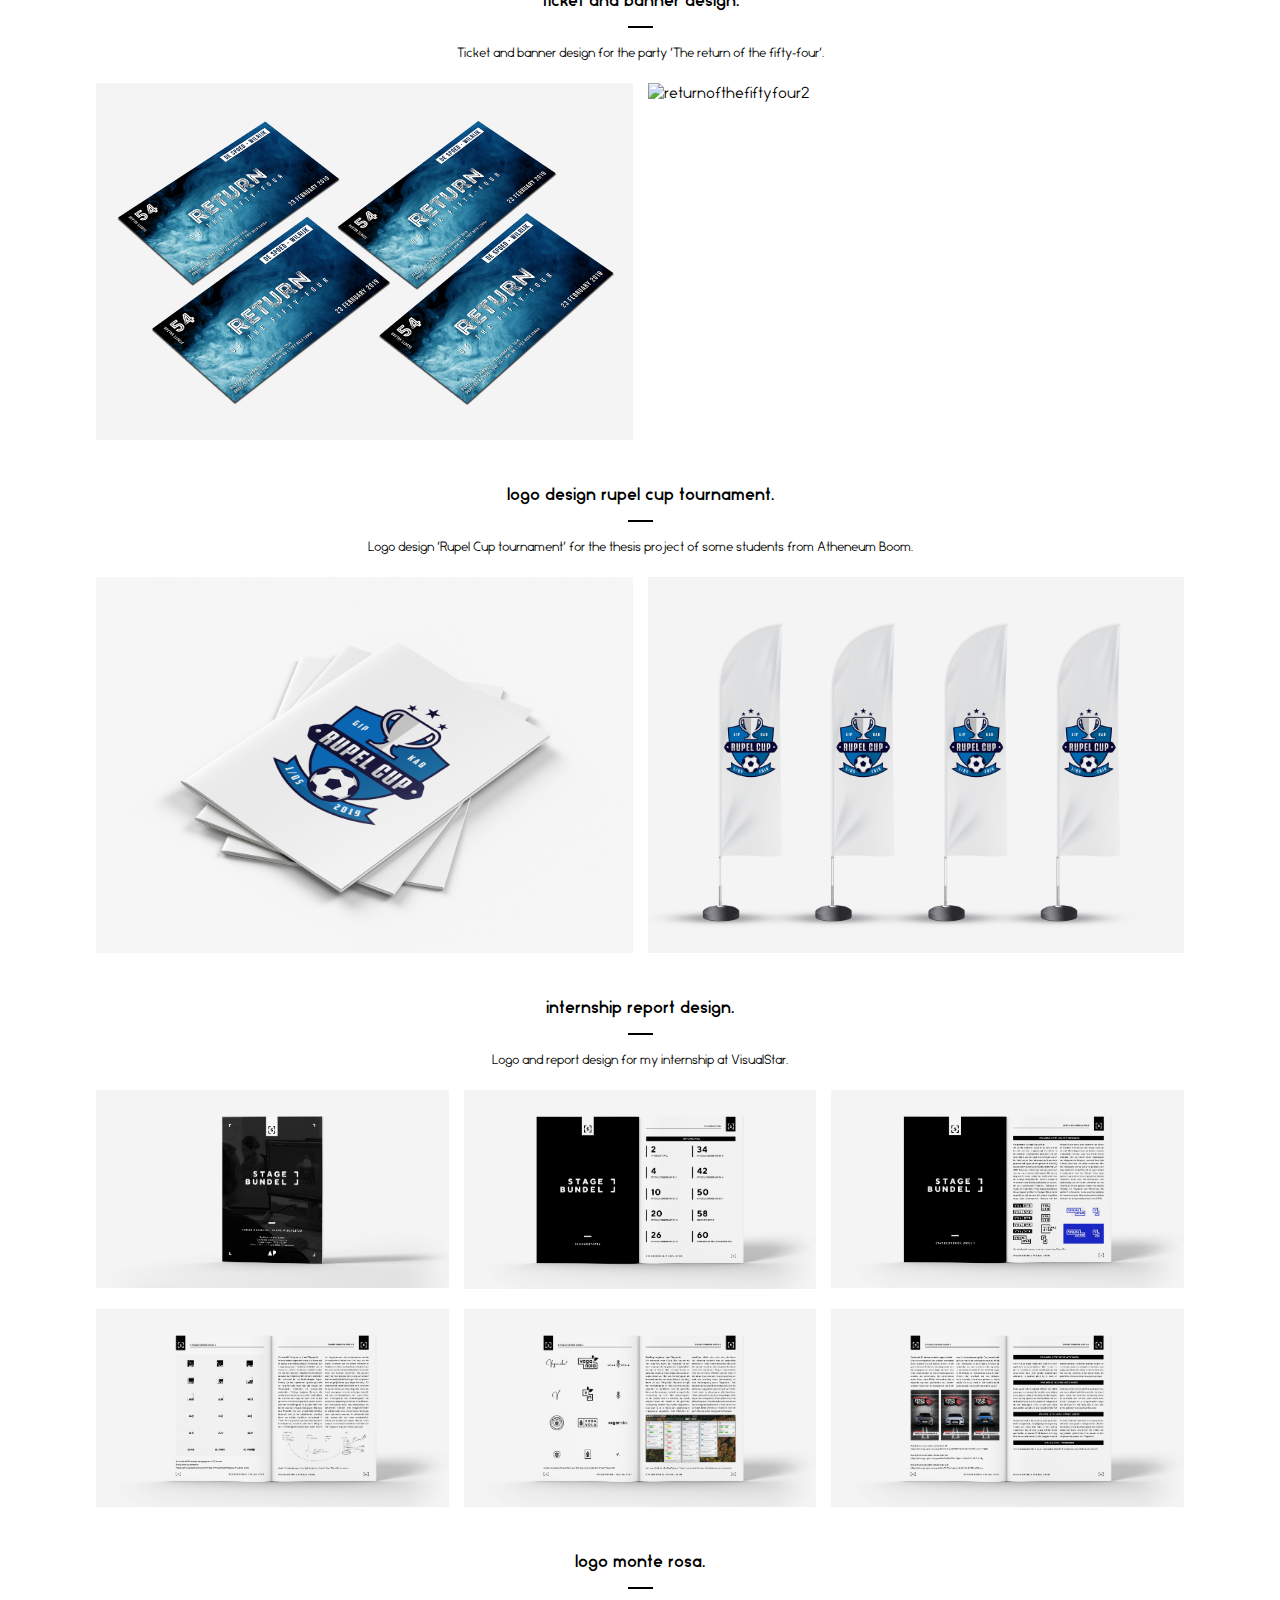
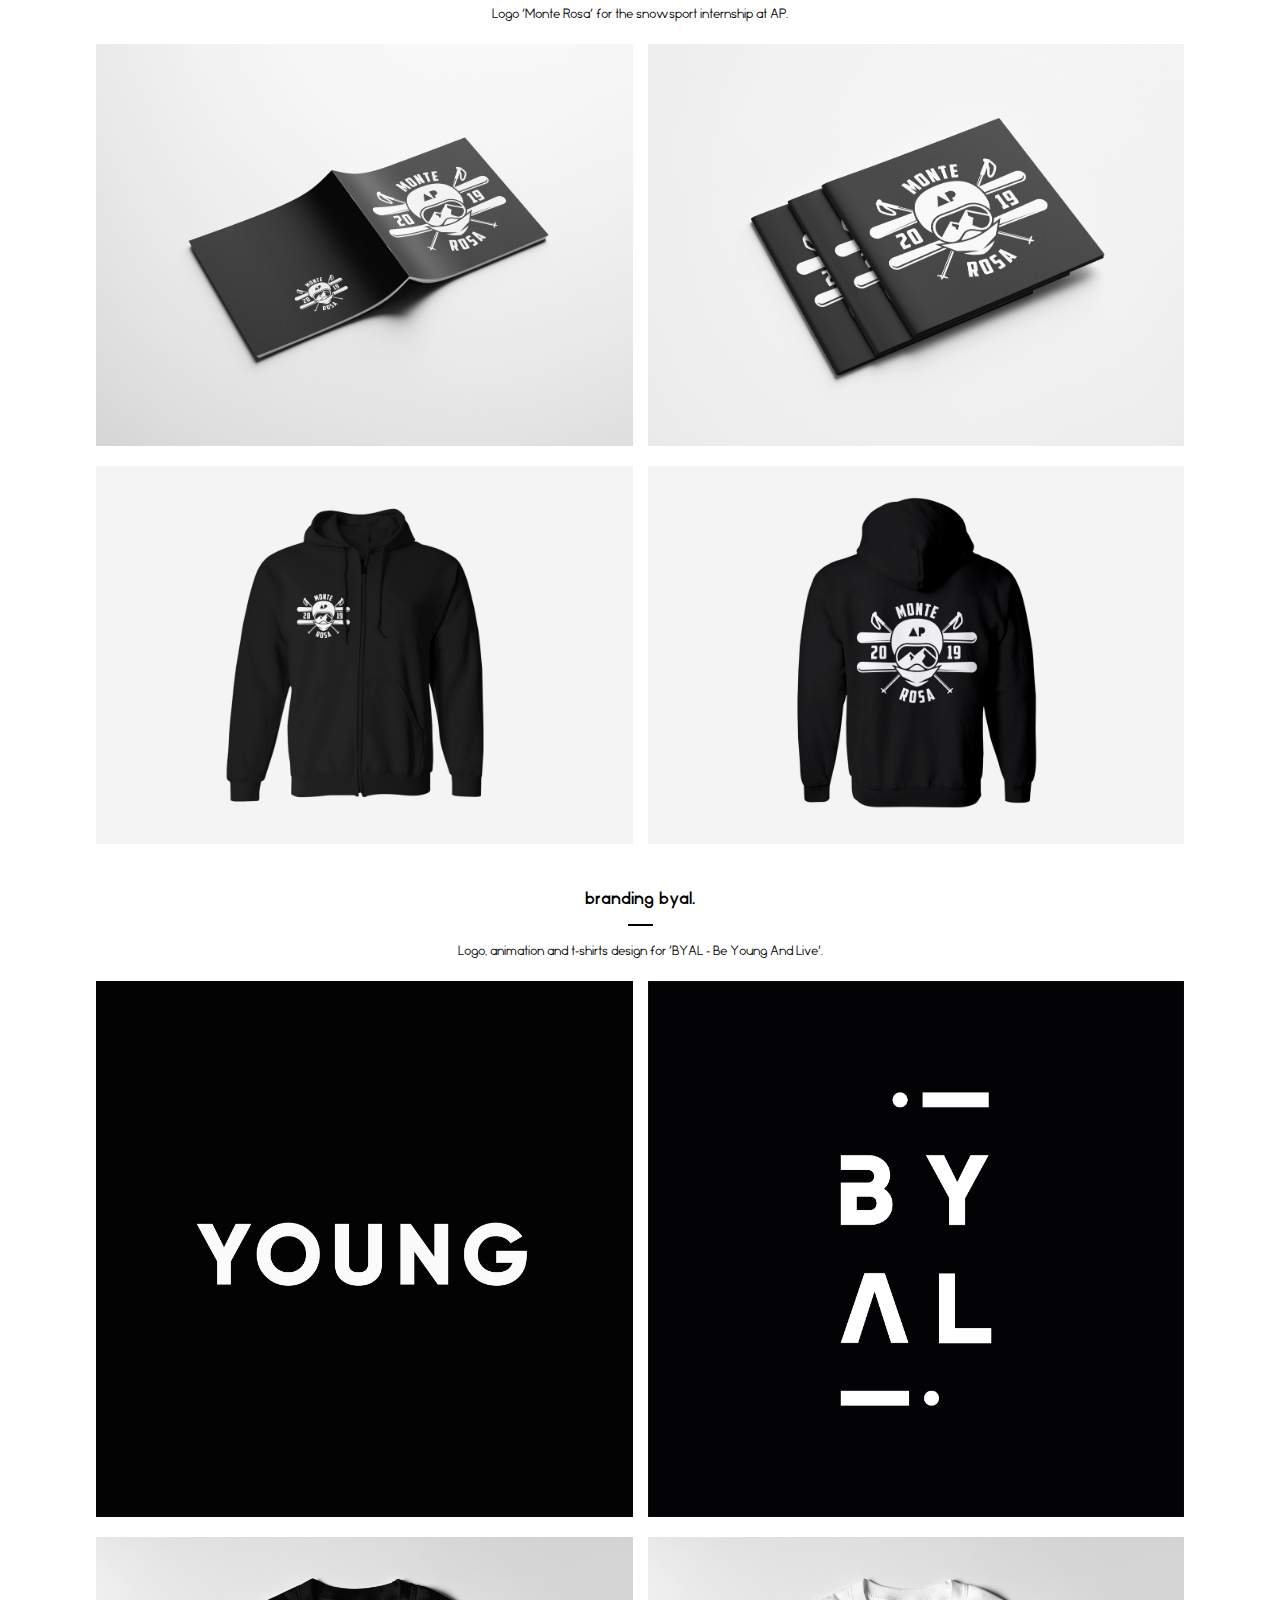
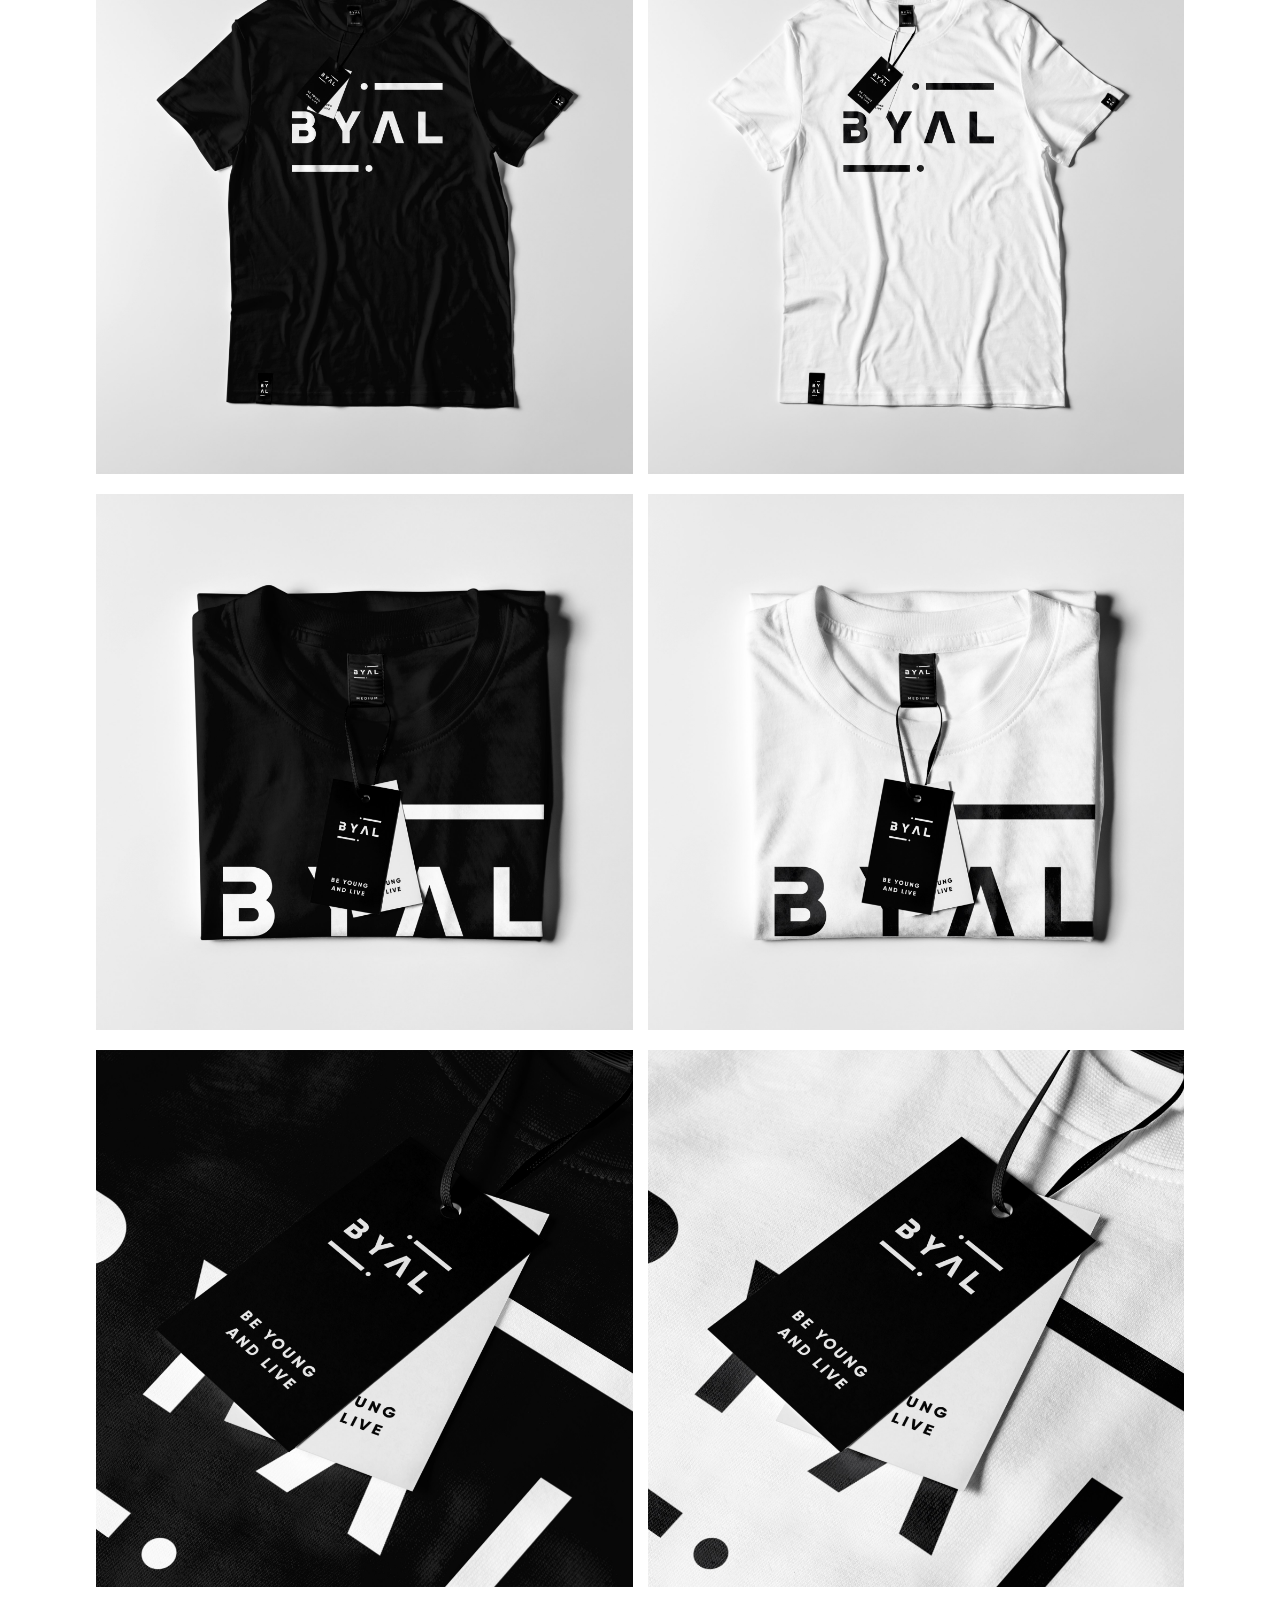
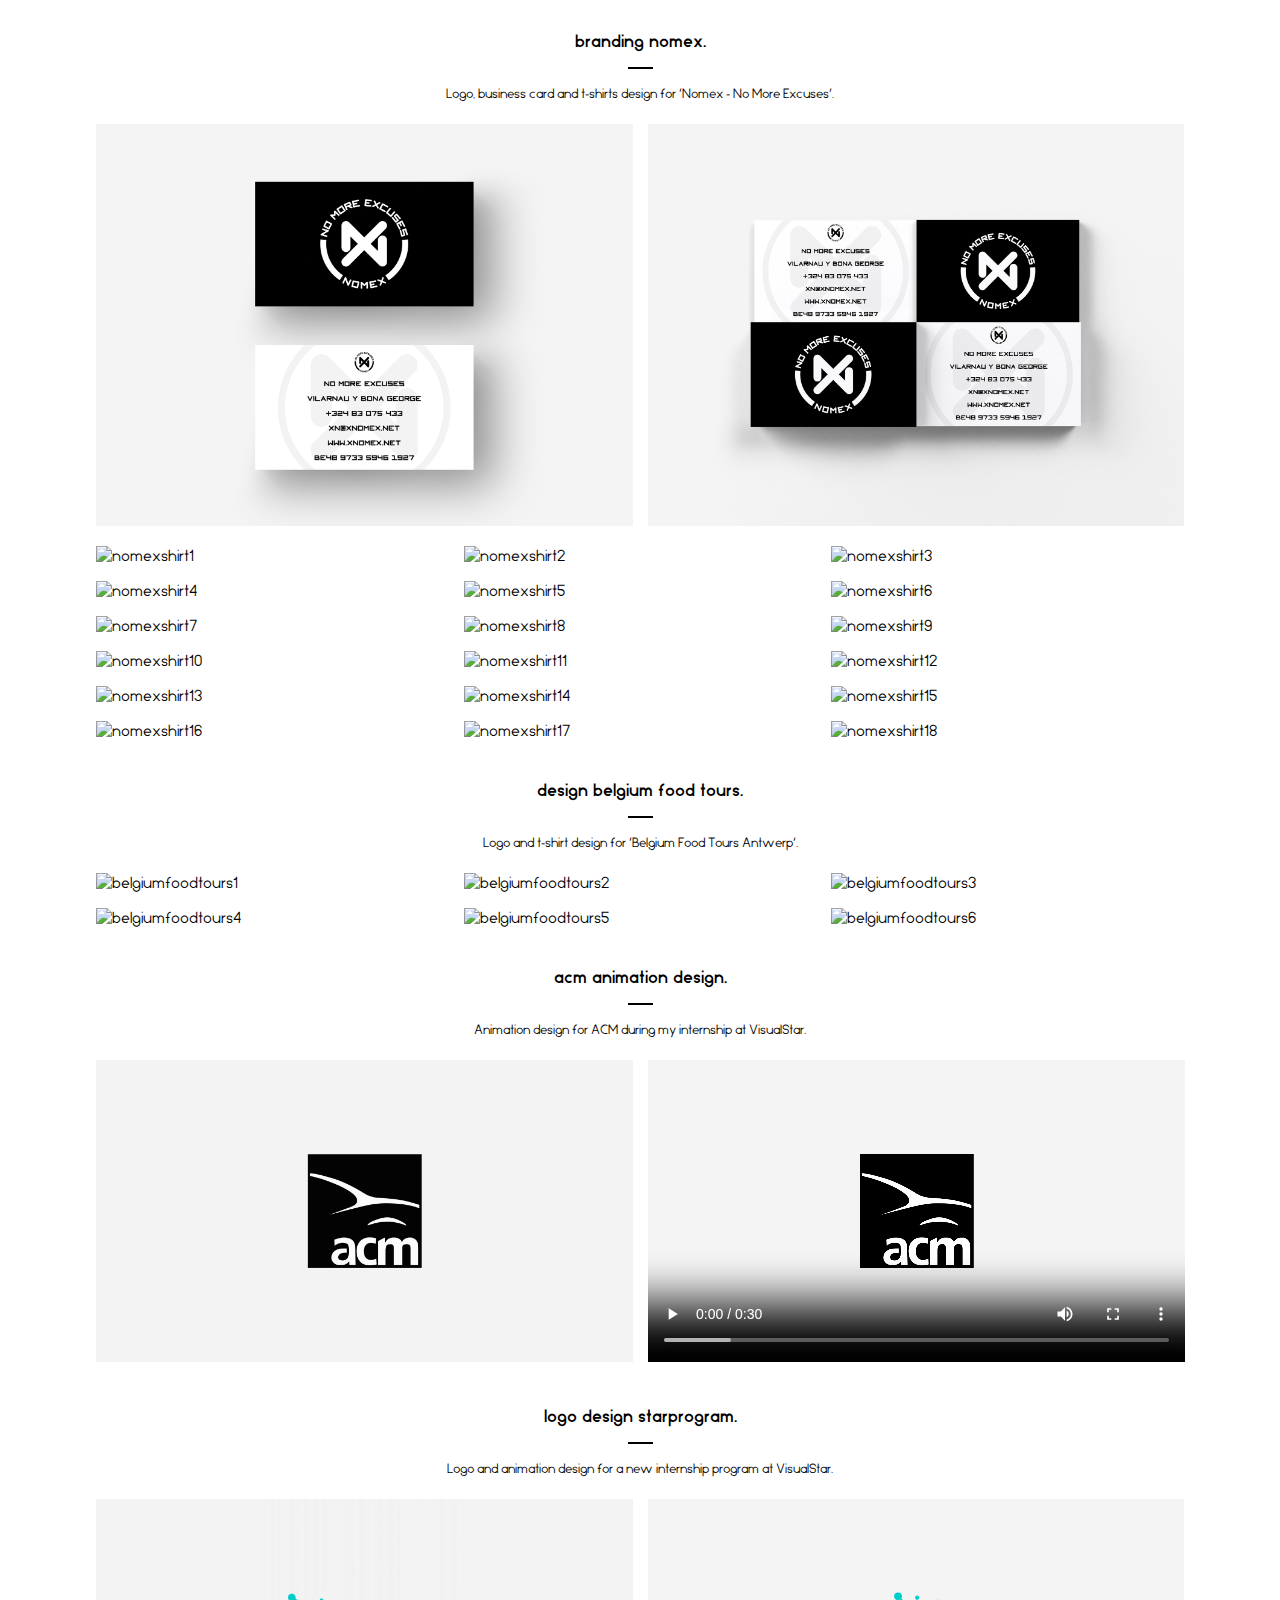
==== commit 7197e67b: "Update portfolio 17/09" ====
--- a/portfolio.html
+++ b/portfolio.html
@@ -28,7 +28,7 @@
 							<div class="description correction">
 									<h2>magazine publishing.</h2>
 									<hr>
-									<p>Portfolio magazine for the course publishing 2 at AP. The entire magazine is made with a self-made font in three weights.</p>
+									<p>Portfolio magazine for the course publishing 2 at AP. The entire magazine is made with a self-made font.</p>
 							</div>
 							<div class="allwork splitinthree">
 									<div class="workelement"><img src="magazinepublishing1.jpg" alt="magazinepublishing1"></div>
@@ -69,6 +69,21 @@
 									<div class="workelement"><img src="packagingpublishing4.jpg" alt="packagingpublishing4"></div>
 							</div>
 							<div class="description">
+									<h2>rebranding bouncewear.</h2>
+									<hr>
+									<p>Corporate identity guide for the course graphic design 4 at AP.</p>
+							</div>
+							<div class="allwork splitintwo">
+									<div class="workelement"><img src="bouncewear1.jpg" alt="bouncewear1"></div>
+									<div class="workelement"><img src="bouncewear2.jpg" alt="bouncewear2"></div>
+									<div class="workelement"><img src="bouncewear3.jpg" alt="bouncewear3"></div>
+									<div class="workelement"><img src="bouncewear4.jpg" alt="bouncewear4"></div>
+									<div class="workelement"><img src="bouncewear5.jpg" alt="bouncewear5"></div>
+									<div class="workelement"><img src="bouncewear6.jpg" alt="bouncewear6"></div>
+									<div class="workelement"><img src="bouncewear7.jpg" alt="bouncewear7"></div>
+									<div class="workelement"><img src="bouncewear8.jpg" alt="bouncewear8"></div>
+							</div>
+							<div class="description">
 									<h2>wayfinding system graphic design.</h2>
 									<hr>
 									<p>Wayfinding screen and design of 10 education icons for the course graphic design 3 at AP.</p>
@@ -101,6 +116,19 @@
 									<div class="workelement"><img src="portfoliographicdesign12.jpg" alt="portfoliographicdesign12"></div>
 							</div>
 							<div class="description">
+									<h2>usp portfolio design.</h2>
+									<hr>
+									<p>Unique selling proposition portfolio design for the course professionalisering 4 at AP.</p>
+							</div>
+							<div class="allwork splitinthree">
+									<div class="workelement"><img src="usp1.jpg" alt="usp1"></div>
+									<div class="workelement"><img src="usp2.jpg" alt="usp2"></div>
+									<div class="workelement"><img src="usp3.jpg" alt="usp3"></div>
+									<div class="workelement"><img src="usp4.jpg" alt="usp4"></div>
+									<div class="workelement"><img src="usp5.jpg" alt="usp5"></div>
+									<div class="workelement"><img src="usp6.jpg" alt="usp6"></div>
+							</div>
+							<div class="description">
 									<h2>magazine cover design.</h2>
 									<hr>
 									<p>Magazine covers design with the color red for the course graphic design 1 at AP.</p>
@@ -110,6 +138,39 @@
 									<div class="workelement"><img src="coversgraphicdesign2.jpg" alt="coversgraphicdesign2"></div>
 							</div>
 							<div class="description">
+									<h2>wordcloud design.</h2>
+									<hr>
+									<p>Worcloud design, summary of politics, climate, sports and media for 2018.</p>
+							</div>
+							<div class="allwork splitintwo">
+									<div class="workelement"><img src="wordcloud1.jpg" alt="wordcloud1"></div>
+									<div class="workelement"><img src="wordcloud2.jpg" alt="wordcloud2"></div>
+									<div class="workelement"><img src="wordcloud3.jpg" alt="wordcloud3"></div>
+									<div class="workelement"><img src="wordcloud4.jpg" alt="wordcloud4"></div>
+							</div>
+							<div class="description">
+									<h2>scala on the road campaign logo design.</h2>
+									<hr>
+									<p>Campaign logo, animation and banner for the new Skoda Scala during my internship at VisualStar.</p>
+							</div>
+							<div class="allwork splitintwo">
+									<div class="workelement"><img src="scalaontheroadanimatie.gif" alt="scalaontheroadanimatie"></div>
+									<div class="workelement"><img src="scalaontheroad1.jpg" alt="scalaontheroad"></div>
+							</div>
+							<div class="description">
+									<h2>veganola logo design.</h2>
+									<hr>
+									<p>Logo and persona design for the imaginairy brand Veganola during my internship at VisualStar.</p>
+							</div>
+							<div class="allwork splitinthree">
+									<div class="workelement"><img src="veganola1.jpg" alt="veganola1"></div>
+									<div class="workelement"><img src="veganola2.jpg" alt="veganola2"></div>
+									<div class="workelement"><img src="veganola3.jpg" alt="veganola3"></div>
+									<div class="workelement"><img src="veganola4.jpg" alt="veganola4"></div>
+									<div class="workelement"><img src="veganola5.jpg" alt="veganola5"></div>
+									<div class="workelement"><img src="veganola6.jpg" alt="veganola6"></div>
+							</div>
+							<div class="description">
 									<h2>curriculum vitae design.</h2>
 									<hr>
 									<p>Curriculum vitae design with my ambitions, competences, experiences and educations.</p>
@@ -136,6 +197,19 @@
 							<div class="allwork splitintwo">
 									<div class="workelement"><img src="rupelcup1.jpg" alt="rupelcup1"></div>
 									<div class="workelement"><img src="rupelcup2.jpg" alt="rupelcup2"></div>
+							</div>
+							<div class="description">
+									<h2>internship report design.</h2>
+									<hr>
+									<p>Logo and report design for my internship at VisualStar.</p>
+							</div>
+							<div class="allwork splitinthree">
+									<div class="workelement"><img src="stagebundel1.jpg" alt="stagebundel1"></div>
+									<div class="workelement"><img src="stagebundel2.jpg" alt="stagebundel2"></div>
+									<div class="workelement"><img src="stagebundel3.jpg" alt="stagebundel3"></div>
+									<div class="workelement"><img src="stagebundel4.jpg" alt="stagebundel4"></div>
+									<div class="workelement"><img src="stagebundel5.jpg" alt="stagebundel5"></div>
+									<div class="workelement"><img src="stagebundel6.jpg" alt="stagebundel6"></div>
 							</div>
 							<div class="description">
 									<h2>logo monte rosa.</h2>
@@ -149,11 +223,26 @@
 									<div class="workelement"><img src="monterosa4.jpg" alt="monterosa4"></div>
 							</div>
 							<div class="description">
+									<h2>branding byal.</h2>
+									<hr>
+									<p>Logo, animation and t-shirts design for 'BYAL - Be Young And Live'.</p>
+							</div>
+							<div class="allwork splitintwo">
+									<div class="workelement"><img src="byal1.gif" alt="byal1"></div>
+									<div class="workelement"><img src="byal2.jpg" alt="byal2"></div>
+									<div class="workelement"><img src="byal3.jpg" alt="byal3"></div>
+									<div class="workelement"><img src="byal4.jpg" alt="byal4"></div>
+									<div class="workelement"><img src="byal5.jpg" alt="byal5"></div>
+									<div class="workelement"><img src="byal6.jpg" alt="byal6"></div>
+									<div class="workelement"><img src="byal7.jpg" alt="byal7"></div>
+									<div class="workelement"><img src="byal8.jpg" alt="byal8"></div>
+							</div>
+							<div class="description">
 									<h2>branding nomex.</h2>
 									<hr>
 									<p>Logo, business card and t-shirts design for 'Nomex - No More Excuses'.</p>
 							</div>
-							<div class="allwork splitintwo nomex">
+							<div class="allwork splitintwo margin">
 									<div class="workelement"><img src="nomexcards1.jpg" alt="nomexcards1"></div>
 									<div class="workelement"><img src="nomexcards2.jpg" alt="nomexcards2"></div>
 							</div>
@@ -191,13 +280,43 @@
 									<div class="workelement"><img src="belgiumfoodtours6.jpg" alt="belgiumfoodtours6"></div>
 							</div>
 							<div class="description">
-									<h2>logo, poster and banner design copa.</h2>
-									<hr>
-									<p>Logo, poster and banner design for the 'VKV Copa Sven Verbruggen'.</p>
-							</div>
-							<div class="allwork splitintwo">
-									<div class="workelement"><img src="copasvb1.jpg" alt="copasvb1"></div>
-									<div class="workelement"><img src="copasvb2.jpg" alt="copasvb2"></div>
+									<h2>acm animation design.</h2>
+									<hr>
+									<p>Animation design for ACM during my internship at VisualStar.</p>
+							</div>
+							<div class="allwork splitintwo">
+									<div class="workelement"><img src="acmanimatie.gif" alt="acmanimatie"></div>
+									<div class="workelement"><video controls><source src="acmvacatures.mp4" type="video/ogg"><source src="acmvacatures.mp4" type="video/mp4"></video></div>
+							</div>
+							<div class="description">
+									<h2>logo design starprogram.</h2>
+									<hr>
+									<p>Logo and animation design for a new internship program at VisualStar.</p>
+							</div>
+							<div class="allwork splitintwo">
+									<div class="workelement"><img src="starprogramanimatie.gif" alt="starprogramanimatie"></div>
+									<div class="workelement"><img src="starprogram1.jpg" alt="starprogram1"></div>
+							</div>
+							<div class="description correction">
+									<h2>interactive pdf design.</h2>
+									<hr>
+									<p>Interactive PDF design for the course publishing 4 at AP.</p>
+							</div>
+							<div class="allwork splitinthree">
+									<div class="workelement"><img src="interactivepdf1.jpg" alt="interactivepdf1"></div>
+									<div class="workelement"><img src="interactivepdf2.jpg" alt="interactivepdf2"></div>
+									<div class="workelement"><img src="interactivepdf3.jpg" alt="interactivepdf3"></div>
+									<div class="workelement"><img src="interactivepdf4.jpg" alt="interactivepdf4"></div>
+									<div class="workelement"><img src="interactivepdf5.jpg" alt="interactivepdf5"></div>
+									<div class="workelement"><img src="interactivepdf6.jpg" alt="interactivepdf6"></div>
+							</div>
+							<div class="description">
+									<h2>poetry poster design.</h2>
+									<hr>
+									<p>Poetry poster design for the course french at AP.</p>
+							</div>
+							<div class="allwork">
+									<div class="workelement"><img src="monlapin1.jpg" alt="monlapin1"></div>
 							</div>
 							<div class="description">
 									<h2>football edits.</h2>
@@ -222,8 +341,17 @@
 									<hr>
 									<p>Captain band design for V.K. Valaarhof.</p>
 							</div>
-							<div class="allwork">
+							<div class="allwork splitintwo">
 									<div class="workelement"><img src="kapiteinsband1.jpg" alt="kapiteinsband1"></div>
+									<div class="workelement"><img src="kapiteinsband2.jpg" alt="kapiteinsband2"></div>
+							</div>
+							<div class="description">
+									<h2>wine box design valaarhof.</h2>
+									<hr>
+									<p>Wine giftbox design for V.K. Valaarhof.</p>
+							</div>
+							<div class="allwork">
+									<div class="workelement"><img src="wijnkist1.jpg" alt="wijnkist1"></div>
 							</div>
 							<div class="description">
 									<h2>match overviews and results design.</h2>
@@ -349,6 +477,15 @@
 									<div class="workelement"><img src="fivetruths6.jpg" alt="fivetruths6"></div>
 							</div>
 							<div class="description">
+									<h2>logo, poster and banner design copa.</h2>
+									<hr>
+									<p>Logo, poster and banner design for the 'VKV Copa Sven Verbruggen'.</p>
+							</div>
+							<div class="allwork splitintwo">
+									<div class="workelement"><img src="copasvb1.jpg" alt="copasvb1"></div>
+									<div class="workelement"><img src="copasvb2.jpg" alt="copasvb2"></div>
+							</div>
+							<div class="description">
 									<h2>poster and banner design aper'eau.</h2>
 									<hr>
 									<p>Poster and banner design for the third edition of 'VKV Aper'eau'.</p>
@@ -365,6 +502,15 @@
 							<div class="allwork splitintwo">
 									<div class="workelement"><img src="brunch1.jpg" alt="brunch1"></div>
 									<div class="workelement"><img src="brunch2.jpg" alt="brunch2"></div>
+							</div>
+							<div class="description">
+									<h2>poster and banner design BBQ.</h2>
+									<hr>
+									<p>Poster and banner design for the 'VKV BBQ'.</p>
+							</div>
+							<div class="allwork splitintwo">
+									<div class="workelement"><img src="barbecue1.jpg" alt="barbecue1"></div>
+									<div class="workelement"><img src="barbecue2.jpg" alt="barbecue2"></div>
 							</div>
 							<div class="description">
 									<h2>moving card design.</h2>
--- a/portfolio.css
+++ b/portfolio.css
@@ -182,7 +182,7 @@
                 width: 100%;
           }
 
-          .workelement img {
+          .workelement img, .workelement video {
                 width: 100%;
           }
 
@@ -218,7 +218,7 @@
                 text-decoration: underline;
           }
 
-          .nomex {
+          .margin {
                 margin-bottom: 15px;
           }
 
